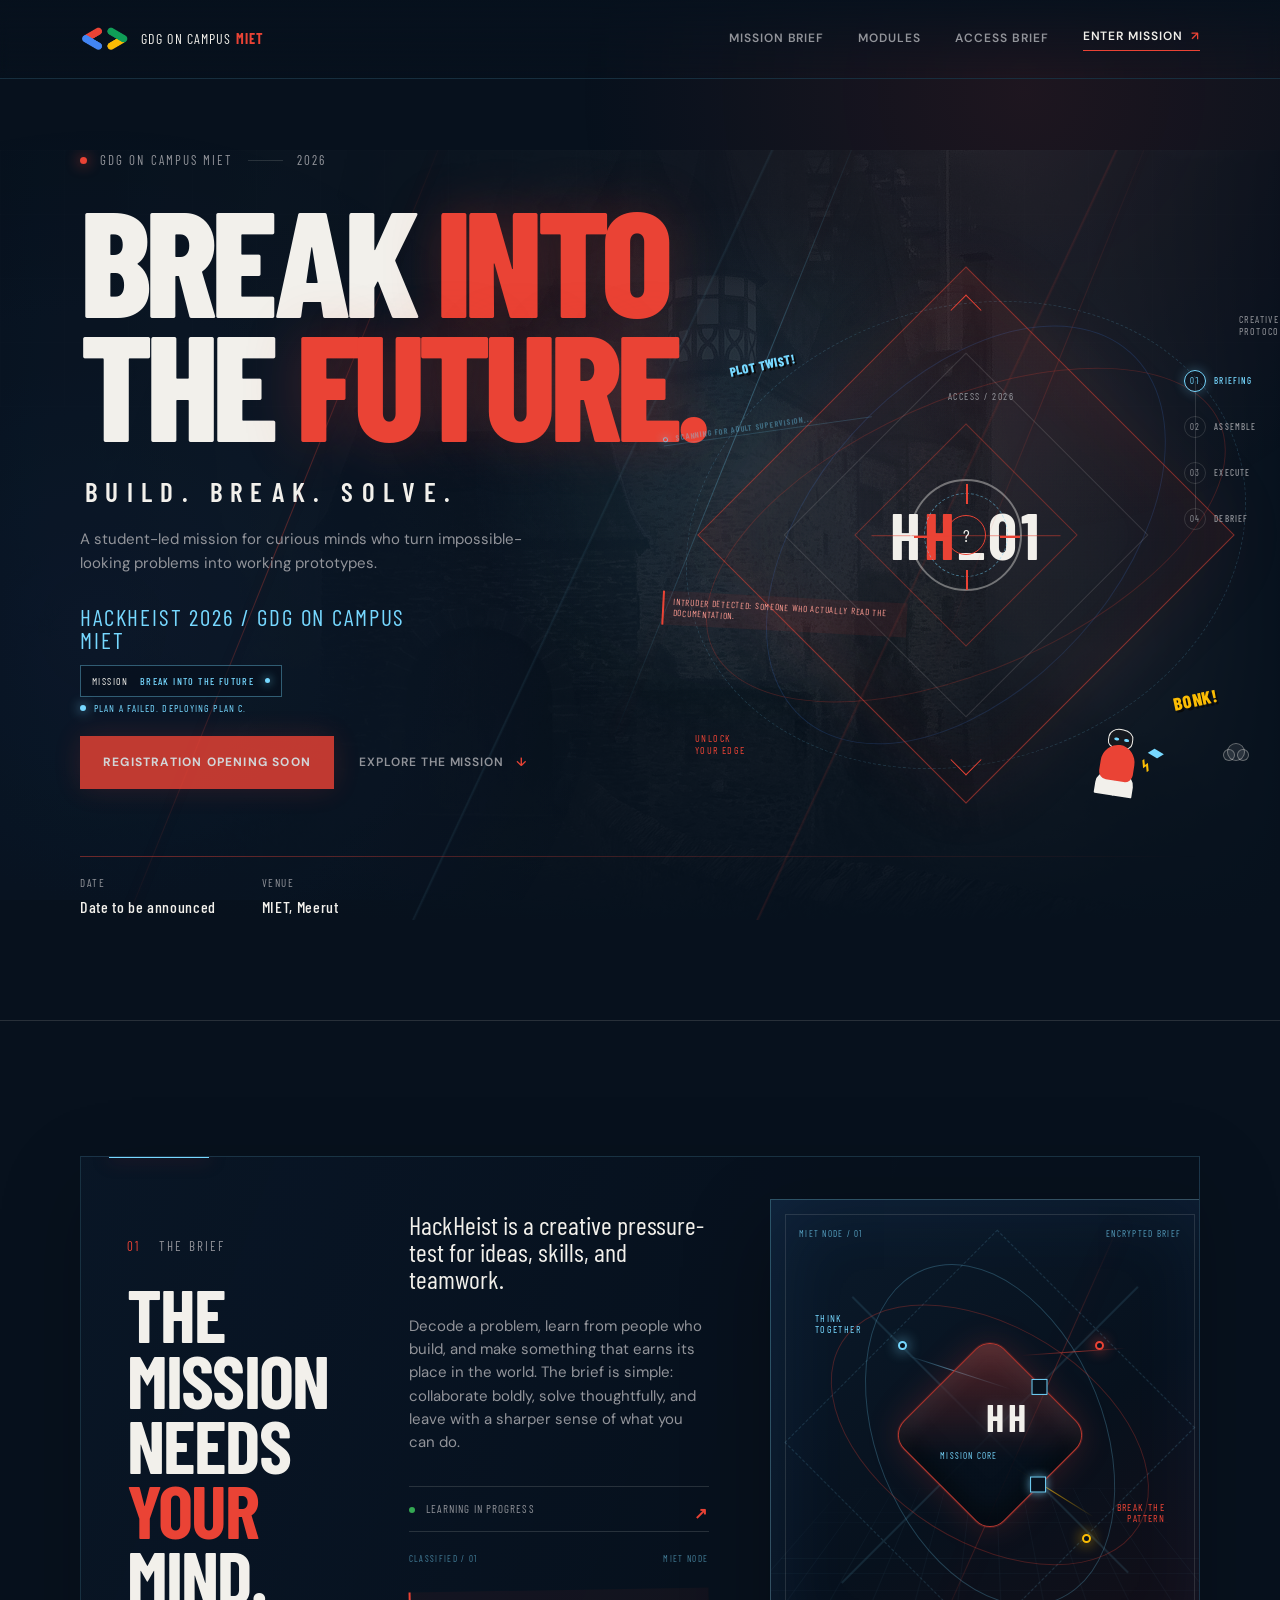
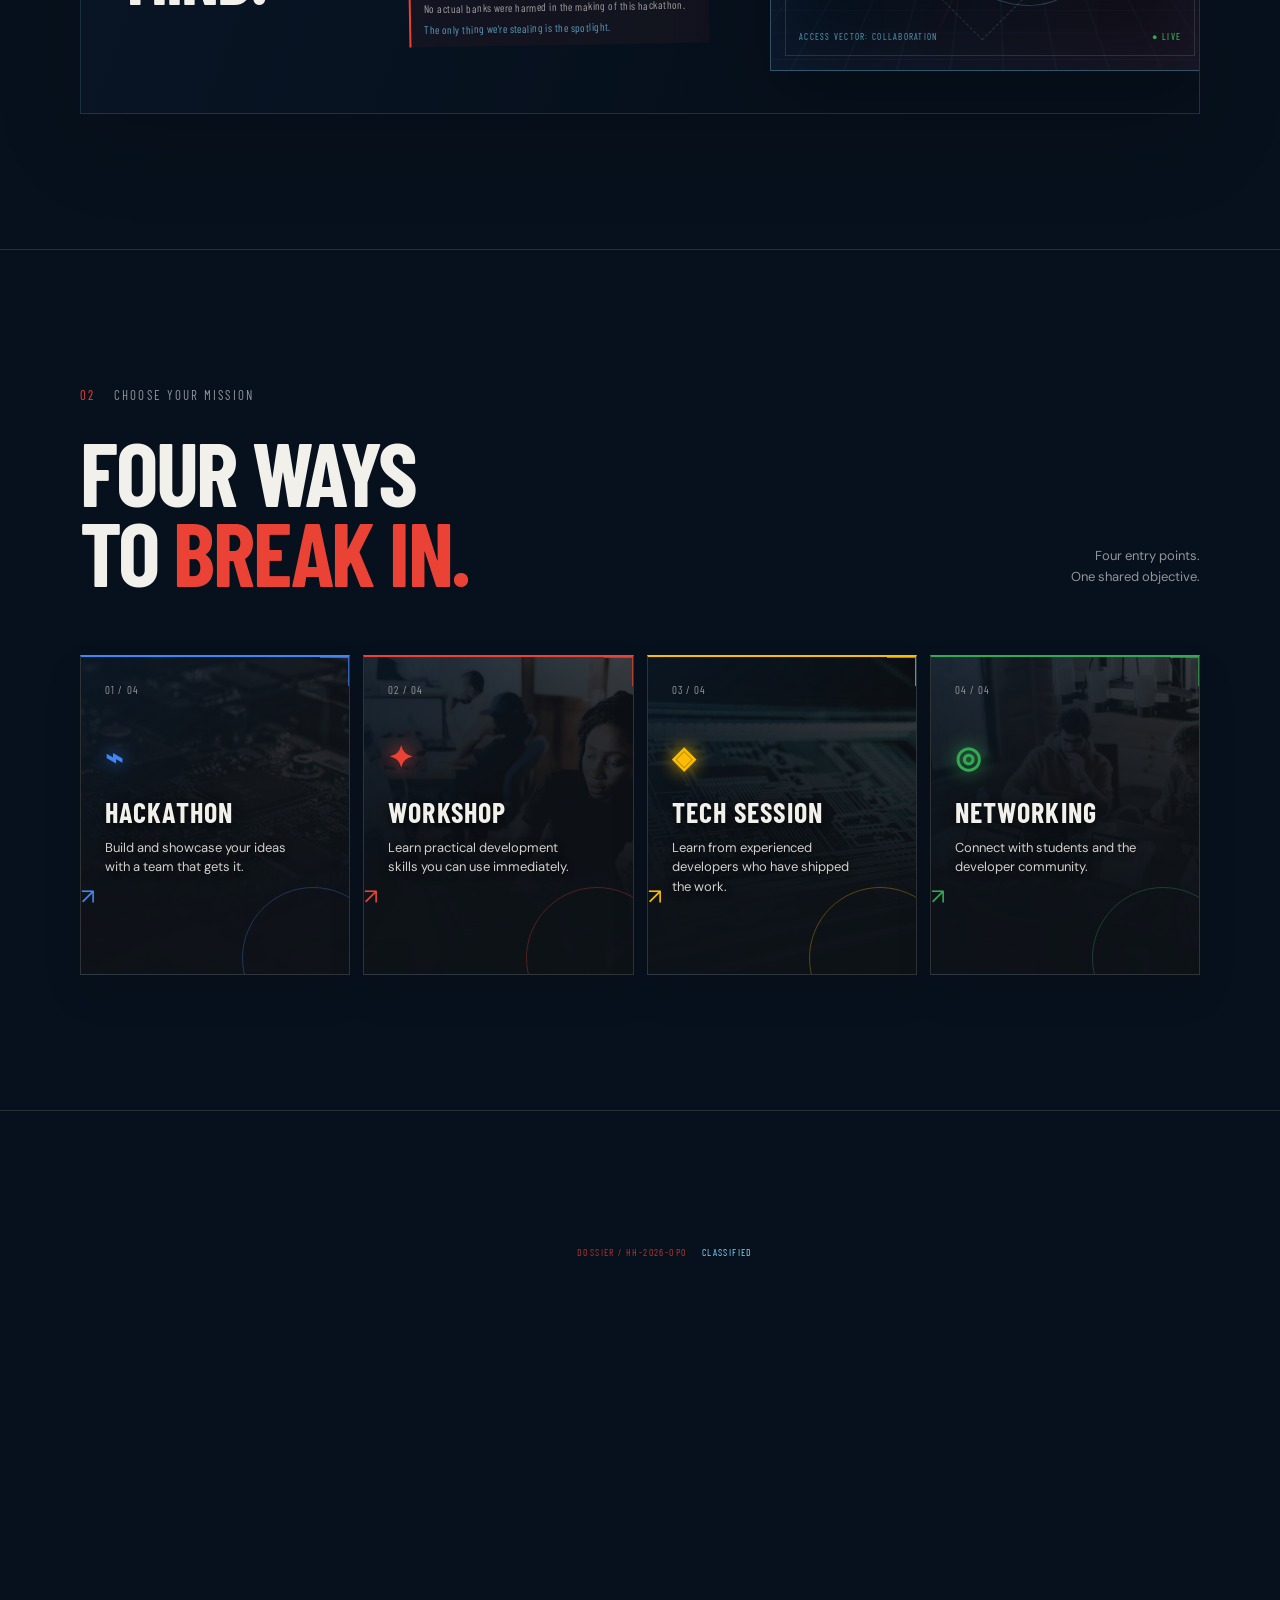
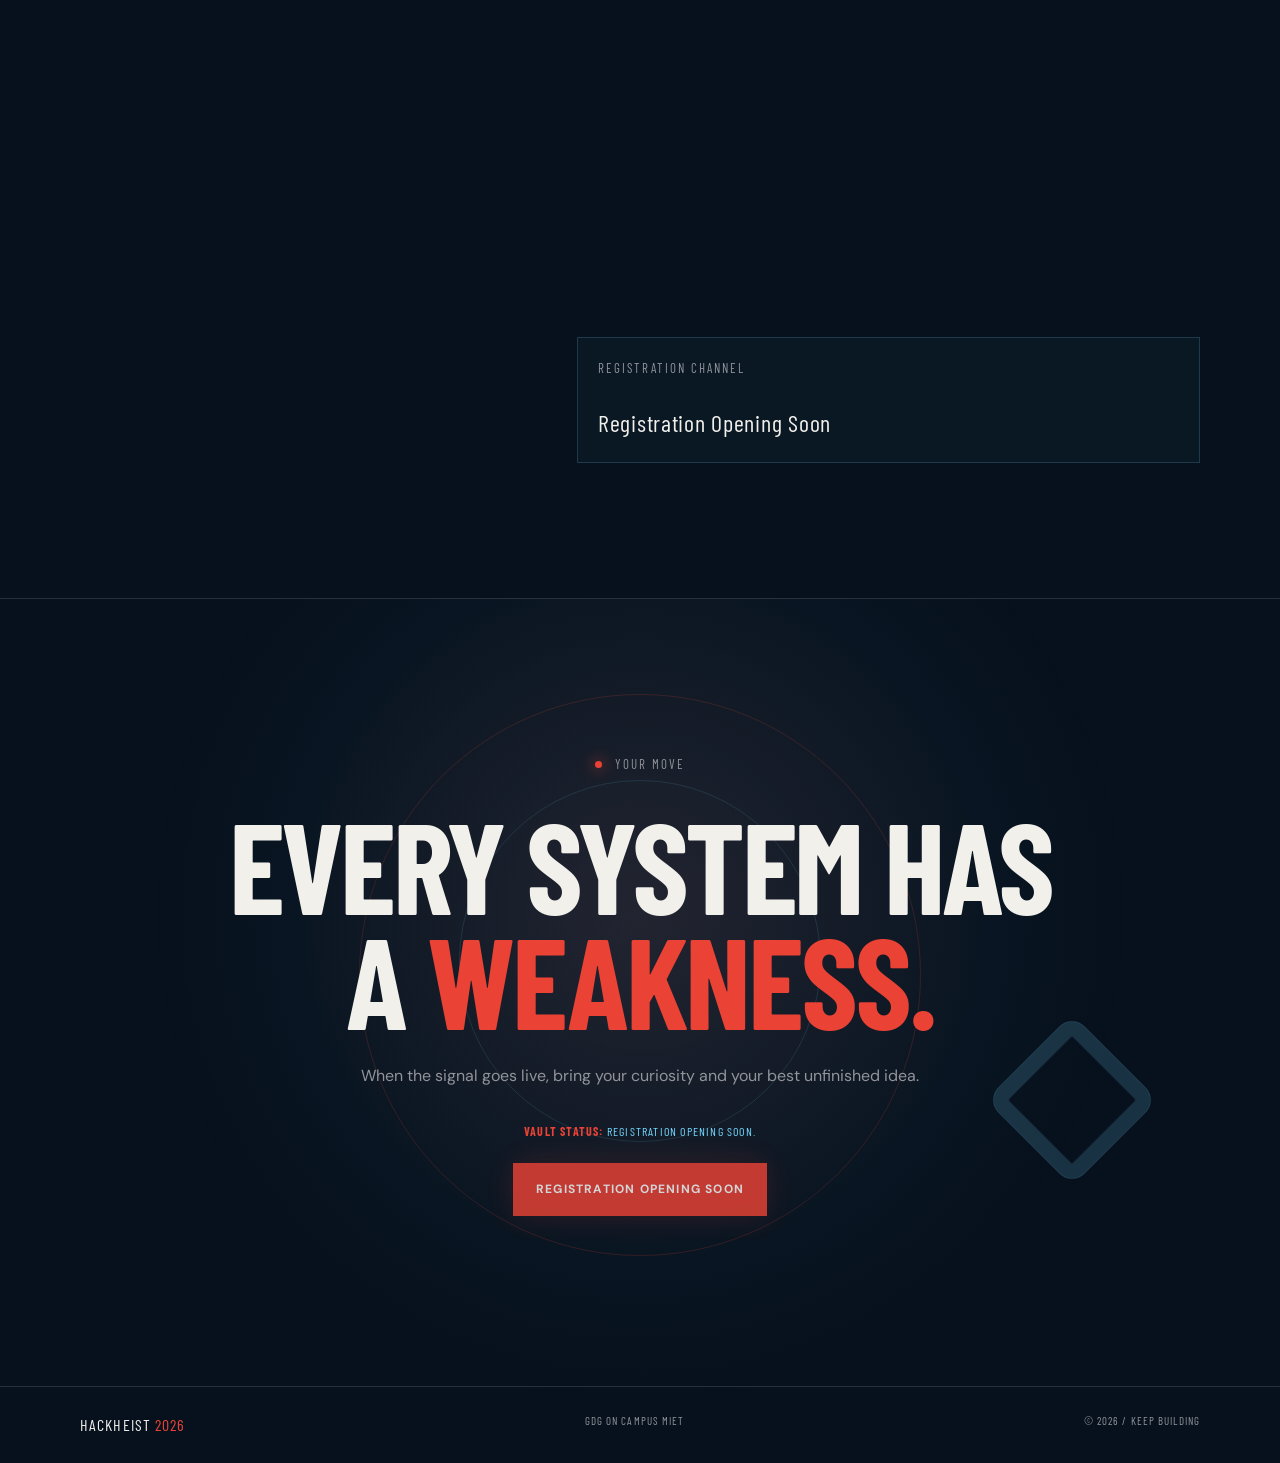
==== index.html @ 24056669 "Prepare HackHeist event website submission" ====
<!DOCTYPE html>
<html lang="en">
<head>
  <meta charset="UTF-8">
  <meta name="viewport" content="width=device-width, initial-scale=1.0">
  <meta name="description" content="HackHeist 2026 — a cyber-heist-inspired learning and building experience by GDG on Campus MIET.">
  <meta property="og:title" content="HackHeist 2026 — Break Into the Future">
  <meta property="og:description" content="A student-led mission for curious minds by GDG on Campus MIET.">
  <meta property="og:type" content="website">
  <meta property="og:image" content="assets/images/hero-vault.jpg">
  <title>HackHeist 2026 | GDG on Campus MIET</title>
  <link rel="preconnect" href="https://fonts.googleapis.com">
  <link rel="preconnect" href="https://fonts.gstatic.com" crossorigin>
  <link href="https://fonts.googleapis.com/css2?family=Barlow+Condensed:wght@500;600;700;800&family=DM+Sans:wght@400;500;600;700&display=swap" rel="stylesheet">
  <link rel="stylesheet" href="style.css">
</head>
<body>
  <div class="operation-intro" data-operation-intro>
    <div class="intro-terminal" role="status" aria-live="polite">
      <span data-intro-line>SECURITY PROTOCOL: ACTIVE</span>
      <span>ENCRYPTED CHANNEL ESTABLISHED</span>
      <span>OPERATION ZERO: INITIALIZED</span>
      <strong>WELCOME, OPERATIVE.</strong>
    </div>
    <button class="intro-skip" type="button" data-intro-skip>Skip intro</button>
  </div>
  <aside class="operation-progress" aria-label="Operation progress">
    <span class="progress-line" aria-hidden="true"></span>
    <ol>
      <li data-progress-step="hero"><span>01</span><b>BRIEFING</b></li>
      <li data-progress-step="about"><span>02</span><b>ASSEMBLE</b></li>
      <li data-progress-step="highlights"><span>03</span><b>EXECUTE</b></li>
      <li data-progress-step="details"><span>04</span><b>DEBRIEF</b></li>
    </ol>
  </aside>
  <header class="site-header">
    <div class="container header-inner">
      <a class="brand" href="#hero" aria-label="HackHeist home">
        <img class="brand-mark" src="assets/gdg-logo.png" alt="GDG on Campus MIET logo">
        <span>GDG ON CAMPUS <strong>MIET</strong></span>
      </a>
      <button class="menu-toggle" type="button" aria-expanded="false" aria-controls="site-nav">
        <span></span><span></span><span></span><span class="sr-only">Toggle navigation</span>
      </button>
      <nav id="site-nav" class="site-nav" aria-label="Main navigation">
        <a href="#about">Mission brief</a>
        <a href="#highlights">Modules</a>
        <a href="#details">Access brief</a>
        <a class="nav-cta" href="#cta">Enter mission <span aria-hidden="true">↗</span></a>
      </nav>
    </div>
  </header>

  <main>
    <section id="hero" aria-labelledby="hero-title">
      <div class="hero-grid texture">
        <div class="laser-field" aria-hidden="true"><span></span><span></span><span></span></div>
        <div class="hero-media" aria-hidden="true">
          <img src="assets/images/hero-vault.jpg" alt="">
        </div>
        <div class="container hero-content reveal">
          <p class="eyebrow"><span class="status-dot"></span> GDG ON CAMPUS MIET <span class="eyebrow-line"></span> 2026</p>
          <h1 id="hero-title">BREAK <span>INTO</span><br>THE <span>FUTURE.</span></h1>
          <p class="hero-tagline">BUILD. BREAK. SOLVE.</p>
          <p class="hero-intro">A student-led mission for curious minds who turn impossible-looking problems into working prototypes.</p>
          <p class="hero-heist-line">HackHeist 2026 / GDG on Campus MIET</p>
          <div class="mission-chip"><span class="chip-key">MISSION</span><strong>BREAK INTO THE FUTURE</strong><span class="chip-pulse"></span></div>
          <div class="status-rotator" aria-live="polite"><span class="status-rotator-dot"></span><span data-status-message>Security level: probably fine.</span></div>
          <div class="security-scanner" aria-hidden="true"><span></span><b>SCANNING FOR ADULT SUPERVISION...</b></div>
          <p class="intruder-alert" aria-hidden="true">INTRUDER DETECTED: someone who actually read the documentation.</p>
          <div class="hero-actions">
            <span class="button button-primary button-disabled" role="status">Registration Opening Soon</span>
            <a class="text-link" href="#about">Explore the mission <span aria-hidden="true">↓</span></a>
          </div>
          <div class="hero-meta" aria-label="Event information">
            <div><span class="meta-label">DATE</span><strong>Date to be announced</strong></div>
            <div><span class="meta-label">VENUE</span><strong>MIET, Meerut</strong></div>
          </div>
        </div>
        <div class="hero-visual reveal" aria-hidden="true">
          <div class="orbit orbit-one"></div><div class="orbit orbit-two"></div>
          <div class="vault">
            <span class="vault-label">ACCESS / 2026</span><span class="vault-code">H<span>H</span>_01</span>
            <span class="vault-corner vault-corner-tl"></span><span class="vault-corner vault-corner-br"></span><span class="vault-cross"></span>
          </div>
          <div class="vault-wheel"><i></i><i></i><i></i><i></i><span>?</span></div>
          <span class="comic-callout callout-bonk">BONK!</span>
          <span class="comic-callout callout-plot">PLOT TWIST!</span>
          <span class="comic-thief" aria-hidden="true"><span class="thief-mask"></span><span class="thief-body"></span><span class="banana">⌁</span><span class="usb">▰</span></span>
          <span class="smoke-puffs" aria-hidden="true"><i></i><i></i><i></i></span>
          <span class="visual-note note-top">CREATIVE<br>PROTOCOL</span><span class="visual-note note-bottom">UNLOCK<br>YOUR EDGE</span>
        </div>
      </div>
    </section>

    <section id="about" aria-labelledby="about-title">
      <div class="container about-layout">
        <div class="section-intro reveal">
          <p class="eyebrow"><span class="eyebrow-number">01</span> THE BRIEF</p>
        <h2 id="about-title">The mission<br>needs <em>your</em><br>mind.</h2>
        </div>
        <div class="about-copy reveal">
          <p class="lead">HackHeist is a creative pressure-test for ideas, skills, and teamwork.</p>
          <p>Decode a problem, learn from people who build, and make something that earns its place in the world. The brief is simple: collaborate boldly, solve thoughtfully, and leave with a sharper sense of what you can do.</p>
          <div class="about-signal"><span></span> LEARNING IN PROGRESS <b>↗</b></div>
          <div class="brief-foot"><span>CLASSIFIED / 01</span><span>MIET NODE</span></div>
          <div class="mission-notes"><p>No actual banks were harmed in the making of this hackathon.</p><p>The only thing we're stealing is the spotlight.</p></div>
        </div>
        <div class="mission-room reveal" aria-label="Abstract mission-room schematic" role="img">
          <div class="room-header"><span>MIET NODE / 01</span><span>ENCRYPTED BRIEF</span></div>
          <div class="room-grid" aria-hidden="true"></div>
          <div class="room-crosshair" aria-hidden="true"></div>
          <div class="room-core" aria-hidden="true"><span>HH</span><small>MISSION CORE</small></div>
          <div class="room-orbit room-orbit-one" aria-hidden="true"></div>
          <div class="room-orbit room-orbit-two" aria-hidden="true"></div>
          <span class="room-node node-one" aria-hidden="true"></span>
          <span class="room-node node-two" aria-hidden="true"></span>
          <span class="room-node node-three" aria-hidden="true"></span>
          <span class="room-line line-one" aria-hidden="true"></span>
          <span class="room-line line-two" aria-hidden="true"></span>
          <span class="room-line line-three" aria-hidden="true"></span>
          <div class="room-annotation annotation-top">THINK<br>TOGETHER</div>
          <div class="room-annotation annotation-bottom">BREAK THE<br>PATTERN</div>
          <div class="room-footer"><span>ACCESS VECTOR: COLLABORATION</span><b>● LIVE</b></div>
        </div>
      </div>
    </section>

    <section id="highlights" aria-labelledby="highlights-title">
      <div class="container">
        <div class="section-heading reveal">
          <div><p class="eyebrow"><span class="eyebrow-number">02</span> CHOOSE YOUR MISSION</p><h2 id="highlights-title">Four ways<br>to <em>break in.</em></h2></div>
          <p>Four entry points.<br>One shared objective.</p>
        </div>
        <ul class="highlight-grid">
          <li class="highlight-card card-blue reveal" data-hover-message="Compile first. Panic later."><div class="card-media"><img src="assets/images/hackathon-circuit.jpg" alt="Close-up of a computer circuit board" loading="lazy"></div><span class="card-index">01 / 04</span><span class="card-icon" aria-hidden="true">⌁</span><h3>Hackathon</h3><p>Build and showcase your ideas with a team that gets it.</p><span class="card-hover-message" aria-hidden="true">Compile first. Panic later.</span><span class="card-arrow" aria-hidden="true">↗</span></li>
          <li class="highlight-card card-red reveal" data-hover-message="Turning coffee into commits."><div class="card-media"><img src="assets/images/workshop-team.jpg" alt="Students collaborating around a laptop" loading="lazy"></div><span class="card-index">02 / 04</span><span class="card-icon" aria-hidden="true">✦</span><h3>Workshop</h3><p>Learn practical development skills you can use immediately.</p><span class="card-hover-message" aria-hidden="true">Turning coffee into commits.</span><span class="card-arrow" aria-hidden="true">↗</span></li>
          <li class="highlight-card card-yellow reveal" data-hover-message="It's not a bug. It's a plot twist."><div class="card-media"><img src="assets/images/tech-session-server.jpg" alt="Blue-lit server hardware representing technical systems" loading="lazy"></div><span class="card-index">03 / 04</span><span class="card-icon" aria-hidden="true">◈</span><h3>Tech Session</h3><p>Learn from experienced developers who have shipped the work.</p><span class="card-hover-message" aria-hidden="true">It's not a bug. It's a plot twist.</span><span class="card-arrow" aria-hidden="true">↗</span></li>
          <li class="highlight-card card-green reveal" data-hover-message="Making friends before asking for GitHub stars."><div class="card-media"><img src="assets/images/networking-team.jpg" alt="Team members connecting during a collaborative session" loading="lazy"></div><span class="card-index">04 / 04</span><span class="card-icon" aria-hidden="true">◎</span><h3>Networking</h3><p>Connect with students and the developer community.</p><span class="card-hover-message" aria-hidden="true">Making friends before asking for GitHub stars.</span><span class="card-arrow" aria-hidden="true">↗</span></li>
        </ul>
      </div>
    </section>

    <section id="details" aria-labelledby="details-title">
      <div class="container details-layout">
        <div class="section-intro reveal"><p class="eyebrow"><span class="eyebrow-number">03</span> ACCESS THE BRIEFING</p><h2 id="details-title">Know the<br><em>coordinates.</em></h2></div>
        <div class="dossier-label">DOSSIER / HH-2026-OP0 <span>CLASSIFIED</span></div>
        <dl class="details-list dossier reveal">
          <div class="detail-row"><dt>Event</dt><dd>HackHeist 2026</dd></div>
          <div class="detail-row"><dt>Date</dt><dd>Date to be announced</dd></div>
          <div class="detail-row"><dt>Time</dt><dd>9:00 AM onwards</dd></div>
          <div class="detail-row"><dt>Venue</dt><dd>MIET, Meerut</dd></div>
        </dl>
        <p class="details-warning reveal">Warning: side effects may include new friends, broken code, and suspicious confidence.</p>
        <div class="event-access-panel reveal" data-event-access aria-live="polite">
          <p class="eyebrow">REGISTRATION CHANNEL</p>
          <p>Registration Opening Soon</p>
        </div>
        <div class="vault-challenge reveal" aria-labelledby="challenge-title">
          <p class="eyebrow">OPTIONAL SIDE QUEST</p>
          <h3 id="challenge-title">Crack the vault</h3>
          <p class="challenge-copy">Find the three-digit code. Clue: use the last two digits of the event year, then the number of core mission modules.</p>
          <form class="challenge-form">
            <label for="vault-code-input">Enter code <span class="sr-only">(three digits)</span></label>
            <input id="vault-code-input" name="vault-code" type="text" inputmode="numeric" pattern="[0-9]{3}" maxlength="3" autocomplete="off" required>
            <button class="button button-secondary" type="submit">Test code</button>
          </form>
          <p class="challenge-status" role="status" aria-live="polite">Three attempts. No pressure.</p>
          <p class="challenge-success" role="status" aria-live="polite" hidden>OPERATION ZERO: ACCESS GRANTED.</p>
          <button class="challenge-reset" type="button" hidden>Reset attempt</button>
        </div>
        <div class="faq-panel reveal" aria-labelledby="faq-title">
          <p class="eyebrow">INTEL CHECK</p>
          <h3 id="faq-title">Before you enter</h3>
          <details><summary>Is the event date confirmed?</summary><p>Not yet. The date will remain “Date to be announced” until the official confirmation.</p></details>
          <details><summary>What is confirmed right now?</summary><p>HackHeist 2026, MIET, Meerut, and 9:00 AM onwards are the current published details.</p></details>
        </div>
      </div>
    </section>

    <section id="cta" aria-labelledby="cta-title">
      <div class="container cta-inner reveal">
        <p class="eyebrow"><span class="status-dot"></span> YOUR MOVE</p>
        <h2 id="cta-title">Every system has<br>a <em>weakness.</em></h2>
        <p>When the signal goes live, bring your curiosity and your best unfinished idea.</p>
        <p class="cta-alert"><span>VAULT STATUS:</span> Registration opening soon.</p>
        <span class="button button-primary button-disabled" role="status">Registration Opening Soon</span>
      </div>
    </section>
  </main>

  <footer class="site-footer">
    <div class="container footer-inner"><p>HACKHEIST <span>2026</span></p><p>GDG ON CAMPUS MIET</p><p>&copy; 2026 / KEEP BUILDING</p></div>
  </footer>
  <script src="script.js"></script>
</body>
</html>
---- style.css ----
:root{--bg:#090a0c;--surface:#111316;--text:#f2f0eb;--muted:#92949a;--line:rgba(242,240,235,.14);--red:#ea4335;--blue:#4285f4;--yellow:#fbbc04;--green:#34a853;--display:"Barlow Condensed",Impact,sans-serif;--body:"DM Sans",Arial,sans-serif}
*{box-sizing:border-box}html{scroll-behavior:smooth}body{margin:0;background:var(--bg);color:var(--text);font-family:var(--body);line-height:1.6;overflow-x:hidden}body:before{position:fixed;inset:0;z-index:-2;background:radial-gradient(circle at 80% 10%,rgba(234,67,53,.12),transparent 28rem);content:"";pointer-events:none}a{color:inherit;text-decoration:none}button,a{-webkit-tap-highlight-color:transparent}.container{width:min(1120px,calc(100% - 64px));margin:0 auto}.sr-only{position:absolute;width:1px;height:1px;padding:0;margin:-1px;overflow:hidden;clip:rect(0,0,0,0);white-space:nowrap;border:0}
.site-header{position:absolute;z-index:10;top:0;width:100%;border-bottom:1px solid var(--line)}.header-inner{display:flex;align-items:center;justify-content:space-between;min-height:78px}.brand{display:flex;align-items:center;gap:12px;font-family:var(--display);font-size:14px;letter-spacing:.08em}.brand strong{color:var(--red)}.brand-mark{display:block;width:auto;height:26px;max-width:49px;flex:0 0 auto;object-fit:contain}.site-nav{display:flex;align-items:center;gap:34px;color:var(--muted);font-size:12px;font-weight:600;letter-spacing:.08em;text-transform:uppercase}.site-nav a{transition:color .25s ease}.site-nav a:hover,.site-nav a:focus-visible{color:var(--text)}.site-nav .nav-cta{color:var(--text);border-bottom:1px solid var(--red);padding-bottom:4px}.nav-cta span{color:var(--red);margin-left:4px}.menu-toggle{display:none;background:transparent;border:0}
section{position:relative}#hero{min-height:790px;display:flex;align-items:center;padding:150px 0 100px;overflow:hidden}.hero-grid{width:100%;min-height:540px;position:relative;display:flex;align-items:center;overflow:hidden}.texture:before{position:absolute;inset:0;opacity:.3;background-image:linear-gradient(rgba(255,255,255,.025) 1px,transparent 1px),linear-gradient(90deg,rgba(255,255,255,.025) 1px,transparent 1px);background-size:64px 64px;content:"";mask-image:linear-gradient(to bottom,black,transparent 80%)}.hero-content{position:relative;z-index:2}.eyebrow{margin:0 0 25px;color:var(--muted);font-family:var(--display);font-size:13px;letter-spacing:.16em}.status-dot{display:inline-block;width:7px;height:7px;margin:0 8px 1px 0;border-radius:50%;background:var(--red);box-shadow:0 0 14px var(--red)}.eyebrow-line{display:inline-block;width:35px;height:1px;margin:0 9px 4px;background:var(--line)}.eyebrow-number{color:var(--red);margin-right:14px}h1,h2,h3{font-family:var(--display);line-height:.9;text-transform:uppercase}h1{max-width:780px;margin:0;font-size:clamp(88px,15vw,190px);font-weight:800;letter-spacing:-.035em}h1 span{color:var(--red);text-shadow:0 0 55px rgba(234,67,53,.25)}.hero-tagline{margin:27px 0 13px 5px;font-family:var(--display);font-size:clamp(18px,2.4vw,27px);font-weight:600;letter-spacing:.31em}.hero-intro{max-width:400px;margin:0 0 31px;color:var(--muted);font-size:15px}.hero-actions{display:flex;align-items:center;gap:25px}.button{display:inline-flex;align-items:center;justify-content:center;gap:18px;min-height:53px;padding:0 23px;font-size:12px;font-weight:700;letter-spacing:.1em;text-transform:uppercase;transition:transform .25s ease,box-shadow .25s ease,background .25s ease}.button-primary{background:var(--red);color:#fff;box-shadow:0 0 30px rgba(234,67,53,.2)}.button-primary:hover,.button-primary:focus-visible{background:#f05243;box-shadow:0 0 42px rgba(234,67,53,.42);transform:translateY(-3px)}.button:focus-visible,.text-link:focus-visible,.site-nav a:focus-visible,.brand:focus-visible{outline:2px solid var(--yellow);outline-offset:5px}.text-link{color:var(--muted);font-size:12px;font-weight:600;letter-spacing:.08em;text-transform:uppercase}.text-link span{color:var(--red);margin-left:8px}.hero-meta{display:flex;gap:46px;margin-top:85px}.hero-meta div{display:flex;flex-direction:column;gap:3px}.meta-label{color:var(--muted);font-family:var(--display);font-size:11px;letter-spacing:.14em}.hero-meta strong{font-family:var(--display);font-size:16px;font-weight:500;letter-spacing:.04em}.hero-visual{position:absolute;right:-2%;width:53%;height:600px}.vault{position:absolute;top:50%;left:50%;width:min(380px,55vw);aspect-ratio:1;display:grid;place-items:center;border:1px solid rgba(234,67,53,.52);transform:translate(-50%,-50%) rotate(45deg);background:linear-gradient(135deg,rgba(234,67,53,.08),rgba(10,10,12,.1));box-shadow:inset 0 0 80px rgba(234,67,53,.08),0 0 80px rgba(234,67,53,.08)}.vault:before,.vault:after{position:absolute;inset:16%;border:1px solid rgba(242,240,235,.13);content:""}.vault:after{inset:29%;border-color:rgba(234,67,53,.38)}.vault-label,.vault-code{position:absolute;transform:rotate(-45deg);font-family:var(--display)}.vault-label{top:19%;left:18%;color:var(--muted);font-size:10px;letter-spacing:.15em}.vault-code{font-size:clamp(40px,5vw,70px);font-weight:700;letter-spacing:.05em}.vault-code span{color:var(--red)}.vault-corner{position:absolute;width:22px;height:22px;border-color:var(--red);border-style:solid}.vault-corner-tl{top:5%;left:5%;border-width:1px 0 0 1px}.vault-corner-br{right:5%;bottom:5%;border-width:0 1px 1px 0}.vault-cross{position:absolute;width:50%;height:1px;background:rgba(234,67,53,.5);transform:rotate(-45deg)}.orbit{position:absolute;top:50%;left:50%;border:1px solid rgba(234,67,53,.22);border-radius:50%;transform:translate(-50%,-50%) rotate(-24deg)}.orbit-one{width:82%;height:45%}.orbit-two{width:45%;height:82%;transform:translate(-50%,-50%) rotate(42deg);border-color:rgba(66,133,244,.18)}.visual-note{position:absolute;color:var(--muted);font-family:var(--display);font-size:10px;letter-spacing:.14em;line-height:1.25}.note-top{top:13%;right:3%}.note-bottom{bottom:13%;left:10%;color:var(--red)}
#about,#highlights,#details{padding:135px 0;border-top:1px solid var(--line)}.about-layout,.details-layout{display:grid;grid-template-columns:1fr 1fr .45fr;gap:8%;align-items:start}h2{margin:0;font-size:clamp(57px,7vw,96px);font-weight:700;letter-spacing:-.025em}h2 em{color:var(--red);font-style:normal}.about-copy{padding-top:42px}.lead{max-width:420px;margin:0 0 22px;font-family:var(--display);font-size:28px;line-height:1.05}.about-copy>p:not(.lead){max-width:440px;color:var(--muted);font-size:15px}.about-signal{max-width:440px;margin-top:47px;padding:13px 0;border-top:1px solid var(--line);border-bottom:1px solid var(--line);color:var(--muted);font-family:var(--display);font-size:11px;letter-spacing:.1em}.about-signal span{display:inline-block;width:6px;height:6px;margin-right:8px;border-radius:50%;background:var(--green)}.about-signal b{float:right;color:var(--red);font-size:16px}.about-stamp{width:130px;height:130px;display:grid;place-content:center;align-self:center;border:1px solid rgba(234,67,53,.5);border-radius:50%;color:var(--red);text-align:center;transform:rotate(-14deg)}.about-stamp span{font-family:var(--display);font-size:32px;font-weight:700;line-height:.8}.about-stamp strong{font-size:13px;letter-spacing:.15em}.about-stamp small{color:var(--muted);font-size:7px;letter-spacing:.15em}.section-heading{display:flex;justify-content:space-between;align-items:end;margin-bottom:63px}.section-heading>p{margin:0 0 4px;color:var(--muted);font-size:13px;text-align:right}.highlight-grid{display:grid;grid-template-columns:repeat(4,1fr);gap:13px;padding:0;margin:0;list-style:none}.highlight-card{position:relative;min-height:300px;padding:24px;overflow:hidden;border:1px solid var(--line);background:var(--surface);transition:transform .3s ease,border-color .3s ease}.highlight-card:hover{border-color:rgba(242,240,235,.4);transform:translateY(-8px)}.highlight-card:before{position:absolute;right:-35px;bottom:-55px;width:140px;height:140px;border:1px solid currentColor;border-radius:50%;opacity:.3;content:""}.card-blue{color:var(--blue)}.card-red{color:var(--red)}.card-yellow{color:var(--yellow)}.card-green{color:var(--green)}.card-index{color:var(--muted);font-family:var(--display);font-size:11px;letter-spacing:.1em}.card-icon{display:block;margin:44px 0 28px;font-size:30px}.highlight-card h3{margin:0 0 12px;color:var(--text);font-size:28px;letter-spacing:.02em}.highlight-card p{position:relative;max-width:190px;margin:0;color:var(--muted);font-size:13px;line-height:1.5}.card-arrow{position:absolute;right:24px;bottom:19px;color:currentColor;font-size:22px}.details-layout{grid-template-columns:1fr 1.35fr}.details-list{margin:0;padding:0}.detail-row{display:grid;grid-template-columns:35% 1fr;align-items:center;min-height:82px;border-bottom:1px solid var(--line)}.detail-row:first-child{border-top:1px solid var(--line)}.detail-row dt{color:var(--muted);font-family:var(--display);font-size:13px;letter-spacing:.13em;text-transform:uppercase}.detail-row dd{margin:0;font-family:var(--display);font-size:27px;letter-spacing:.02em}#cta{padding:155px 0 170px;border-top:1px solid var(--line);background:radial-gradient(circle at 50% 40%,rgba(234,67,53,.13),transparent 31rem);text-align:center}#cta .eyebrow{margin-bottom:32px}#cta h2{font-size:clamp(65px,10vw,140px)}#cta>.container>p:not(.eyebrow){margin:25px auto 34px;color:var(--muted)}.site-footer{border-top:1px solid var(--line)}.footer-inner{display:flex;justify-content:space-between;padding:25px 0;color:var(--muted);font-family:var(--display);font-size:11px;letter-spacing:.1em}.footer-inner p{margin:0}.footer-inner p:first-child{color:var(--text);font-size:16px}.footer-inner span{color:var(--red)}.js .reveal{opacity:0;transform:translateY(22px);transition:opacity .8s ease,transform .8s ease}.js .reveal.is-visible{opacity:1;transform:translateY(0)}
@media(max-width:900px){.hero-visual{right:-14%;opacity:.48}.highlight-grid{grid-template-columns:repeat(2,1fr)}.about-layout{grid-template-columns:1fr 1fr;gap:5%}.about-stamp{display:none}}
@media(max-width:680px){.container{width:min(100% - 40px,540px)}.site-header{background:rgba(9,10,12,.88);backdrop-filter:blur(12px)}.header-inner{min-height:68px}.menu-toggle{display:flex;position:relative;z-index:2;width:34px;height:34px;flex-direction:column;justify-content:center;gap:5px;padding:7px;cursor:pointer}.menu-toggle span:not(.sr-only){display:block;width:20px;height:1px;background:var(--text)}.site-nav{position:absolute;top:68px;right:20px;left:20px;display:none;flex-direction:column;align-items:stretch;gap:0;padding:10px 20px;border:1px solid var(--line);background:#111316}.site-nav.is-open{display:flex}.site-nav a{padding:15px 0;border-bottom:1px solid var(--line)}.site-nav .nav-cta{border-bottom:0}#hero{min-height:720px;padding:112px 0 68px}.hero-grid{min-height:540px}h1{font-size:clamp(75px,21vw,130px)}.hero-visual{top:12%;right:-51%;width:105%;height:430px;opacity:.32}.hero-content{align-self:flex-start}.hero-intro{max-width:300px}.hero-actions{align-items:flex-start;flex-direction:column;gap:20px}.hero-meta{gap:26px;margin-top:54px}.hero-meta strong{font-size:14px}#about,#highlights,#details{padding:72px 0}.about-layout,.details-layout{display:block}.about-copy{padding-top:30px}.section-heading{display:block;margin-bottom:34px}.section-heading>p{margin-top:20px;text-align:left}.highlight-grid{grid-template-columns:1fr;gap:10px}.highlight-card{min-height:220px}.card-icon{margin:24px 0 18px}.detail-row{grid-template-columns:32% 1fr;min-height:66px}.detail-row dd{font-size:21px}#cta{padding:92px 0 96px}.footer-inner{align-items:flex-start;flex-direction:column;gap:8px}}
@media(prefers-reduced-motion:reduce){html{scroll-behavior:auto}*,*:before,*:after{animation-duration:.01ms!important;animation-iteration-count:1!important;transition-duration:.01ms!important}.reveal{opacity:1;transform:none}}

/* Interactive vault layer */
:root{--cyan:#76d8ff;--pointer-x:0px;--pointer-y:0px}
.site-header{background:linear-gradient(180deg,rgba(9,10,12,.82),transparent);backdrop-filter:blur(5px)}
.site-nav a{position:relative}
.site-nav a:after{position:absolute;right:0;bottom:-9px;left:0;height:1px;background:var(--red);content:"";opacity:0;transform:scaleX(.35);transition:opacity .25s ease,transform .25s ease}
.site-nav a:hover:after,.site-nav a:focus-visible:after,.site-nav a.is-active:after{opacity:1;transform:scaleX(1)}
.site-nav a.is-active{color:var(--text)}
.hero-grid{isolation:isolate;background:radial-gradient(circle at calc(58% + var(--pointer-x)) calc(42% + var(--pointer-y)),rgba(234,67,53,.14),transparent 17rem)}
.hero-grid:after{position:absolute;inset:0;z-index:-1;background:linear-gradient(115deg,transparent 0 47%,rgba(118,216,255,.08) 47.1%,transparent 47.25% 68%,rgba(234,67,53,.12) 68.1%,transparent 68.25%);content:"";pointer-events:none}
.hero-content{transform:translate3d(var(--pointer-x),var(--pointer-y),0);transition:transform .5s ease-out}
.hero-content.reveal.is-visible{transform:translate3d(var(--pointer-x),var(--pointer-y),0)}
.laser-field{position:absolute;inset:0;z-index:1;overflow:hidden;pointer-events:none}
.laser-field span{position:absolute;top:-10%;width:1px;height:120%;background:linear-gradient(transparent,rgba(234,67,53,.7),transparent);box-shadow:0 0 16px rgba(234,67,53,.4);opacity:.48;transform:rotate(22deg);animation:laser-sweep 7s ease-in-out infinite}
.laser-field span:nth-child(1){left:22%;animation-delay:-4s}.laser-field span:nth-child(2){left:58%;height:90%;background:linear-gradient(transparent,rgba(118,216,255,.65),transparent);animation-delay:-1.5s}.laser-field span:nth-child(3){left:82%;height:80%;opacity:.25;animation-delay:-6s}
.mission-chip{display:inline-flex;align-items:center;gap:11px;margin-top:0;padding:7px 11px;border:1px solid rgba(118,216,255,.25);background:rgba(118,216,255,.04);color:var(--muted);font-family:var(--display);font-size:10px;letter-spacing:.14em}
.mission-chip strong{color:var(--cyan);font-weight:500}.chip-key{color:var(--text)}.chip-pulse{width:5px;height:5px;border-radius:50%;background:var(--cyan);box-shadow:0 0 10px var(--cyan);animation:signal-pulse 2s infinite}
.hero-meta{position:relative}.hero-meta:before{position:absolute;top:-18px;left:0;width:100%;height:1px;background:linear-gradient(90deg,var(--red),transparent);opacity:.45;content:""}
.hero-visual{transform:translate3d(calc(var(--pointer-x) * -.65),calc(var(--pointer-y) * -.65),0);transition:transform .7s ease-out}
.hero-visual.reveal.is-visible{transform:translate3d(calc(var(--pointer-x) * -.65),calc(var(--pointer-y) * -.65),0)}
.hero-visual:before{position:absolute;inset:12% 8%;border:1px dashed rgba(118,216,255,.16);border-radius:50%;content:"";transform:rotate(-18deg)}
.vault{animation:vault-breathe 6s ease-in-out infinite}
.about-layout{position:relative;padding:28px;border:1px solid rgba(242,240,235,.1);background:linear-gradient(110deg,rgba(255,255,255,.025),transparent 65%);box-shadow:0 25px 80px rgba(0,0,0,.18)}
.about-layout:before{position:absolute;top:-1px;left:28px;width:100px;height:2px;background:var(--red);box-shadow:0 0 18px rgba(234,67,53,.5);content:""}
.brief-foot{display:flex;justify-content:space-between;max-width:440px;margin-top:20px;color:rgba(118,216,255,.55);font-family:var(--display);font-size:9px;letter-spacing:.15em}
.highlight-card{background:linear-gradient(145deg,rgba(255,255,255,.035),var(--surface) 45%);box-shadow:inset 0 1px rgba(255,255,255,.04),0 18px 35px rgba(0,0,0,.12)}
.highlight-card:after{position:absolute;top:0;right:0;width:28px;height:28px;border-top:1px solid currentColor;border-right:1px solid currentColor;opacity:.7;content:""}
.card-icon{font-family:var(--display);font-weight:600;text-shadow:0 0 18px currentColor}.highlight-card h3{letter-spacing:.04em}
.details-list{position:relative;padding:16px 24px;background:rgba(255,255,255,.018);border:1px solid var(--line)}
.details-list:before{position:absolute;top:-1px;left:22px;width:52px;height:2px;background:var(--cyan);content:""}
.detail-row:first-child{border-top:0}.detail-row dd{color:var(--text)}
#cta{overflow:hidden}#cta:before,#cta:after{position:absolute;left:50%;border:1px solid rgba(234,67,53,.18);border-radius:50%;content:"";transform:translateX(-50%);pointer-events:none}
#cta:before{top:12%;width:560px;height:560px}#cta:after{top:23%;width:360px;height:360px;border-color:rgba(118,216,255,.12)}
#cta .cta-inner{position:relative;z-index:1}
#cta .button-primary{min-width:190px}
@keyframes laser-sweep{0%,100%{opacity:.1;transform:translateX(-35px) rotate(22deg)}50%{opacity:.65;transform:translateX(35px) rotate(22deg)}}
@keyframes signal-pulse{0%,100%{opacity:.35;transform:scale(.8)}50%{opacity:1;transform:scale(1.2)}}
@keyframes vault-breathe{0%,100%{box-shadow:inset 0 0 80px rgba(234,67,53,.08),0 0 80px rgba(234,67,53,.08)}50%{box-shadow:inset 0 0 100px rgba(234,67,53,.14),0 0 105px rgba(234,67,53,.16)}}
@media(max-width:680px){.about-layout{padding:0;border:0;background:none;box-shadow:none}.about-layout:before{left:0}.mission-chip{margin-top:2px}.hero-content{transform:none}.hero-visual{transform:none}.brief-foot{margin-top:17px}.details-list{padding:8px 16px}.detail-row{min-height:64px}.details-list:before{left:14px}#cta:before{top:20%;width:390px;height:390px}#cta:after{top:29%;width:250px;height:250px}}
@media(prefers-reduced-motion:reduce){.hero-content,.hero-visual{transform:none}.laser-field,.vault,.chip-pulse{animation:none}.laser-field{display:none}}

/* Cinematic image layer */
.hero-media{position:absolute;inset:0;z-index:-2;overflow:hidden;opacity:.34;mix-blend-mode:screen}
.hero-media:after{position:absolute;inset:0;background:linear-gradient(90deg,var(--bg) 0%,rgba(9,10,12,.88) 30%,rgba(9,10,12,.2) 72%,var(--bg) 100%),linear-gradient(0deg,var(--bg),transparent 35%,rgba(9,10,12,.5));content:""}
.hero-media img{width:100%;height:100%;object-fit:cover;object-position:center 42%;filter:grayscale(.45) contrast(1.15) saturate(.8);transform:scale(1.06);animation:cinematic-drift 18s ease-in-out infinite alternate}
.about-media{position:relative;grid-column:3;align-self:center;margin:0;border:1px solid rgba(118,216,255,.2);background:#0d1115;box-shadow:0 22px 55px rgba(0,0,0,.25);overflow:hidden;transform:rotate(2deg)}
.about-media:before{position:absolute;inset:10px;z-index:1;border:1px solid rgba(118,216,255,.3);content:"";pointer-events:none}
.about-media img{display:block;width:100%;height:205px;object-fit:cover;filter:grayscale(.5) sepia(.12) hue-rotate(165deg) contrast(1.1);opacity:.78}
.about-media figcaption{padding:10px 12px;color:var(--cyan);font-family:var(--display);font-size:9px;letter-spacing:.14em}
.about-stamp{position:absolute;right:25px;bottom:25px;z-index:2}
.highlight-card{isolation:isolate}
.card-media{position:absolute;inset:0;z-index:-1;overflow:hidden;opacity:.24}
.card-media:after{position:absolute;inset:0;background:linear-gradient(180deg,rgba(9,10,12,.2),rgba(9,10,12,.95) 78%),linear-gradient(90deg,rgba(9,10,12,.55),transparent);content:""}
.card-media img{width:100%;height:100%;object-fit:cover;filter:grayscale(.55) contrast(1.12);transition:transform .7s ease,filter .7s ease}
.highlight-card:hover .card-media img{filter:grayscale(.1) contrast(1.15);transform:scale(1.08)}
.highlight-card .card-index,.highlight-card .card-icon,.highlight-card h3,.highlight-card p,.highlight-card .card-arrow{position:relative;z-index:1}
.highlight-card .card-icon{margin-top:34px}
@keyframes cinematic-drift{0%{transform:scale(1.06) translate3d(-1%,0,0)}100%{transform:scale(1.12) translate3d(1%, -1%,0)}}
@media(max-width:900px){.hero-media{opacity:.25}.about-media{grid-column:2;grid-row:2;max-width:340px;margin:20px 0 0 auto}.about-stamp{right:18px;bottom:18px}.card-media{opacity:.2}}
@media(max-width:680px){.hero-media{opacity:.2}.hero-media img{object-position:62% center}.about-media{display:block;max-width:none;margin:34px 0 0;transform:none}.about-media img{height:180px}.about-stamp{right:12px;bottom:18px}.highlight-card .card-icon{margin-top:22px}}
@media(prefers-reduced-motion:reduce){.hero-media img{animation:none}.highlight-card:hover .card-media img{transform:none}}

/* Comic heist layer */
.hero-heist-line{max-width:360px;margin:0 0 13px;color:var(--text);font-family:var(--display);font-size:clamp(20px,2.7vw,31px);line-height:1;letter-spacing:.02em;text-transform:uppercase}
.status-rotator{display:flex;align-items:center;gap:8px;min-height:23px;margin:0 0 16px;color:var(--cyan);font-family:var(--display);font-size:10px;letter-spacing:.11em;text-transform:uppercase}
.status-rotator [data-status-message]{transition:opacity .18s ease,transform .18s ease}.status-rotator [data-status-message].is-changing{opacity:0;transform:translateY(4px)}
.status-rotator-dot{width:6px;height:6px;border-radius:50%;background:var(--cyan);box-shadow:0 0 12px var(--cyan);animation:signal-pulse 1.4s ease-in-out infinite}
.security-scanner{position:absolute;top:35%;left:52%;display:flex;align-items:center;gap:8px;width:210px;color:rgba(118,216,255,.52);font-family:var(--display);font-size:8px;letter-spacing:.1em;transform:rotate(-8deg);opacity:.7}
.security-scanner:before{position:absolute;right:0;bottom:0;left:0;height:1px;background:rgba(118,216,255,.25);content:""}
.security-scanner span{width:5px;height:5px;border:1px solid var(--cyan);border-radius:50%;box-shadow:0 0 9px var(--cyan);animation:scanner-blink 1.5s steps(2,end) infinite}
.intruder-alert{position:absolute;top:58%;left:52%;max-width:245px;margin:0;padding:6px 9px;border-left:2px solid var(--red);background:rgba(234,67,53,.08);color:#ff9c92;font-family:var(--display);font-size:9px;letter-spacing:.08em;line-height:1.2;text-transform:uppercase;transform:rotate(3deg);animation:warning-wobble 4s ease-in-out infinite}
.vault-wheel{position:absolute;top:50%;left:50%;z-index:2;width:112px;height:112px;border:2px solid rgba(242,240,235,.4);border-radius:50%;transform:translate(-50%,-50%);animation:wheel-turn 13s linear infinite}
.vault-wheel:before,.vault-wheel:after{position:absolute;inset:12px;border:1px dashed rgba(118,216,255,.5);border-radius:50%;content:""}
.vault-wheel:after{inset:34px;border:1px solid var(--red)}
.vault-wheel i{position:absolute;top:3px;left:50%;width:2px;height:20px;background:var(--red);transform-origin:50% 53px}
.vault-wheel i:nth-child(2){transform:rotate(90deg)}.vault-wheel i:nth-child(3){transform:rotate(180deg)}.vault-wheel i:nth-child(4){transform:rotate(270deg)}
.vault-wheel span{position:absolute;inset:0;display:grid;place-items:center;color:var(--text);font-family:var(--display);font-size:18px}
.comic-callout{position:absolute;z-index:3;color:var(--yellow);font-family:var(--display);font-size:18px;font-weight:800;letter-spacing:.04em;text-shadow:2px 2px 0 #090a0c;transform:rotate(-12deg);animation:callout-pop 3.5s ease-in-out infinite}
.callout-bonk{right:13%;bottom:20%}.callout-plot{top:20%;left:15%;color:var(--cyan);font-size:13px;animation-delay:-1.8s}
.comic-thief{position:absolute;right:24%;bottom:9%;width:48px;height:55px;z-index:3;transform:rotate(9deg);animation:thief-slip 5s ease-in-out infinite}
.thief-mask{position:absolute;top:3px;left:11px;width:25px;height:20px;border-radius:45% 45% 35% 35%;background:#17191e;border:1px solid var(--text)}
.thief-mask:after{position:absolute;top:8px;left:5px;width:5px;height:3px;border-radius:50%;background:var(--cyan);box-shadow:10px 0 var(--cyan);content:""}
.thief-body{position:absolute;bottom:0;left:7px;width:34px;height:36px;border-radius:50% 50% 8px 8px;background:var(--red);box-shadow:-9px 22px 0 -7px var(--text),9px 22px 0 -7px var(--text)}
.banana{position:absolute;right:-12px;bottom:0;color:var(--yellow);font-size:25px;transform:rotate(45deg)}
.usb{position:absolute;right:-20px;bottom:19px;color:var(--cyan);font-size:19px;transform:rotate(22deg);animation:usb-drop 5s ease-in-out infinite}
.smoke-puffs{position:absolute;right:9%;bottom:11%;z-index:2}
.smoke-puffs i{display:inline-block;width:12px;height:12px;margin:0 -4px;border:1px solid rgba(242,240,235,.35);border-radius:50%;background:rgba(242,240,235,.08);animation:smoke-float 3s ease-in-out infinite}
.smoke-puffs i:nth-child(2){width:18px;height:18px;animation-delay:-1s}.smoke-puffs i:nth-child(3){animation-delay:-2s}
.mission-notes{margin-top:24px;padding:10px 13px;border-left:2px solid var(--red);background:rgba(234,67,53,.05);color:rgba(242,240,235,.62);font-family:var(--display);font-size:11px;letter-spacing:.04em;line-height:1.25;transform:rotate(-1deg)}
.mission-notes p{margin:0}.mission-notes p+p{margin-top:7px;color:rgba(118,216,255,.68)}
.card-hover-message{position:absolute;right:18px;bottom:18px;left:18px;z-index:2;padding:8px 9px;border:1px solid currentColor;background:rgba(9,10,12,.9);color:currentColor;font-family:var(--display);font-size:11px;letter-spacing:.03em;line-height:1.05;opacity:0;transform:translateY(8px);transition:opacity .25s ease,transform .25s ease}
.highlight-card:hover .card-hover-message,.highlight-card:focus-within .card-hover-message{opacity:1;transform:translateY(0)}
.details-warning{grid-column:2;margin:18px 0 0;padding:10px 14px;border-left:2px solid var(--yellow);background:rgba(251,188,4,.05);color:rgba(251,188,4,.78);font-family:var(--display);font-size:11px;letter-spacing:.04em;line-height:1.25}
.cta-alert{margin:0 auto 22px!important;color:rgba(255,156,146,.8)!important;font-family:var(--display);font-size:12px;letter-spacing:.1em;text-transform:uppercase}
.cta-alert span{color:var(--red);font-weight:700}
@keyframes scanner-blink{0%,45%{opacity:.25}46%,100%{opacity:1}}
@keyframes warning-wobble{0%,70%,100%{transform:rotate(3deg)}74%{transform:rotate(-4deg)}78%{transform:rotate(5deg)}82%{transform:rotate(1deg)}}
@keyframes wheel-turn{to{transform:translate(-50%,-50%) rotate(360deg)}}
@keyframes callout-pop{0%,100%{opacity:.45;transform:scale(.9) rotate(-12deg)}50%{opacity:1;transform:scale(1) rotate(-12deg)}}
@keyframes thief-slip{0%,70%,100%{transform:rotate(9deg) translateY(0)}76%{transform:rotate(27deg) translateY(8px)}82%{transform:rotate(-8deg) translateY(0)}}
@keyframes usb-drop{0%,65%,100%{transform:rotate(22deg) translate(0,0)}76%{transform:rotate(70deg) translate(10px,15px)}}
@keyframes smoke-float{0%,100%{opacity:.25;transform:translateY(3px)}50%{opacity:.8;transform:translateY(-10px)}}
@media(max-width:900px){.security-scanner{left:auto;right:3%;top:29%}.intruder-alert{left:auto;right:2%;top:63%;max-width:190px}.comic-thief{right:18%}.details-warning{grid-column:1 / -1}}
@media(max-width:680px){.hero-heist-line{max-width:280px;font-size:23px}.security-scanner{display:none}.intruder-alert{top:61%;right:1%;max-width:160px;font-size:8px}.vault-wheel{width:78px;height:78px}.vault-wheel:before{inset:8px}.vault-wheel:after{inset:24px}.vault-wheel i{height:13px;transform-origin:50% 38px}.vault-wheel i:nth-child(2){transform:rotate(90deg)}.vault-wheel i:nth-child(3){transform:rotate(180deg)}.vault-wheel i:nth-child(4){transform:rotate(270deg)}.callout-bonk{right:6%;bottom:19%;font-size:14px}.callout-plot{top:25%;left:8%;font-size:11px}.comic-thief{right:13%;bottom:6%;transform:scale(.75) rotate(9deg)}.smoke-puffs{right:4%;bottom:7%;transform:scale(.75)}.mission-notes{font-size:10px}.card-hover-message{position:relative;right:auto;bottom:auto;left:auto;display:block;margin-top:14px;opacity:1;transform:none}.details-warning{margin-top:14px}}
@media(prefers-reduced-motion:reduce){.status-rotator-dot,.security-scanner span,.intruder-alert,.vault-wheel,.comic-callout,.comic-thief,.usb,.smoke-puffs i{animation:none}.card-hover-message{opacity:1;transform:none}}

/* Break into the future system */
:root{--navy:#07111d;--cyan:#76d8ff}
body{background:var(--navy)}
body:before{background:radial-gradient(circle at 80% 10%,rgba(234,67,53,.1),transparent 28rem),radial-gradient(circle at 8% 70%,rgba(66,133,244,.08),transparent 32rem)}
.site-header{background:linear-gradient(180deg,rgba(7,17,29,.92),transparent);border-color:rgba(118,216,255,.15)}
.hero-grid{background:radial-gradient(circle at calc(58% + var(--pointer-x)) calc(42% + var(--pointer-y)),rgba(118,216,255,.1),transparent 17rem)}
.hero-media:after{background:linear-gradient(90deg,var(--navy) 0%,rgba(7,17,29,.92) 28%,rgba(7,17,29,.26) 72%,var(--navy) 100%),linear-gradient(0deg,var(--navy),transparent 35%,rgba(7,17,29,.5))}
h1{font-size:clamp(72px,11.8vw,164px);line-height:.82;letter-spacing:-.045em}
h1 span{color:var(--red)}
.hero-intro{max-width:460px}
.hero-heist-line{color:var(--cyan);font-size:clamp(16px,2vw,23px);letter-spacing:.08em}
.mission-chip{border-color:rgba(118,216,255,.38);background:rgba(7,17,29,.7)}
.button-disabled{cursor:not-allowed;opacity:.82;pointer-events:none}
.button-secondary{min-height:42px;border:1px solid rgba(118,216,255,.45);background:rgba(118,216,255,.08);color:var(--cyan);cursor:pointer}
.button-secondary:hover,.button-secondary:focus-visible{background:rgba(118,216,255,.16);box-shadow:0 0 25px rgba(118,216,255,.15)}
.button:disabled{cursor:not-allowed;opacity:.45}
.about-layout{background:linear-gradient(110deg,rgba(66,133,244,.045),transparent 65%);border-color:rgba(118,216,255,.16)}
.about-layout:before{background:var(--cyan)}
.highlight-card{border-radius:0;background:linear-gradient(145deg,rgba(118,216,255,.05),var(--surface) 45%)}
.card-blue{border-top:2px solid var(--blue)}.card-red{border-top:2px solid var(--red)}.card-yellow{border-top:2px solid var(--yellow)}.card-green{border-top:2px solid var(--green)}
.details-layout{grid-template-columns:1fr 1.35fr;column-gap:8%;row-gap:28px}
.details-warning{grid-column:2}
.vault-challenge,.faq-panel{grid-column:2;padding:25px;border:1px solid rgba(118,216,255,.2);background:linear-gradient(135deg,rgba(118,216,255,.045),rgba(234,67,53,.025));box-shadow:inset 0 1px rgba(255,255,255,.04)}
.vault-challenge h3,.faq-panel h3{margin:0 0 8px;font-family:var(--display);font-size:32px;line-height:1;text-transform:uppercase}
.challenge-copy{max-width:530px;margin:0 0 18px;color:var(--muted);font-size:13px}
.challenge-form{display:flex;align-items:end;gap:10px}
.challenge-form label{display:flex;flex-direction:column;gap:6px;color:var(--muted);font-family:var(--display);font-size:11px;letter-spacing:.1em;text-transform:uppercase}
.challenge-form input{width:100px;height:42px;border:1px solid rgba(118,216,255,.45);background:#07111d;color:var(--text);font:700 22px var(--display);letter-spacing:.22em;text-align:center}
.challenge-form input:focus-visible{outline:2px solid var(--yellow);outline-offset:3px}
.challenge-status{min-height:20px;margin:12px 0 0;color:var(--cyan);font-family:var(--display);font-size:12px;letter-spacing:.06em}
.challenge-status.is-success{color:var(--green)}.challenge-status.is-failure{color:#ff9c92}
.challenge-reset{border:0;background:none;color:var(--muted);font:600 11px var(--body);text-decoration:underline;cursor:pointer}
.faq-panel{display:grid;grid-template-columns:1fr 1fr;gap:0 18px}.faq-panel .eyebrow,.faq-panel h3{grid-column:1 / -1}.faq-panel details{border-top:1px solid var(--line);padding:12px 0}.faq-panel summary{cursor:pointer;color:var(--text);font-family:var(--display);font-size:17px;letter-spacing:.03em}.faq-panel details p{margin:8px 0 0;color:var(--muted);font-size:13px}
#cta{background:radial-gradient(circle at 50% 40%,rgba(118,216,255,.08),transparent 31rem),radial-gradient(circle at 50% 40%,rgba(234,67,53,.09),transparent 22rem)}
.cta-alert{color:var(--cyan)!important}.cta-alert span{color:var(--red)}
@media(max-width:900px){h1{font-size:clamp(70px,12vw,125px)}.details-layout{grid-template-columns:1fr 1.35fr}.vault-challenge,.faq-panel{grid-column:2}}
@media(max-width:680px){h1{font-size:clamp(62px,18vw,108px);line-height:.86}.hero-heist-line{font-size:17px}.details-layout{display:block}.details-warning,.vault-challenge,.faq-panel{margin-top:20px}.vault-challenge,.faq-panel{padding:19px}.faq-panel{display:block}.faq-panel .eyebrow{margin-bottom:14px}.faq-panel h3{margin-bottom:13px}.challenge-form{align-items:stretch;flex-direction:column}.challenge-form input{width:100%;height:46px}.challenge-form .button{width:100%}}
@media(prefers-reduced-motion:reduce){.hero-media img{animation:none}.vault-wheel,.comic-thief,.comic-callout{animation:none}}

/* Mission-room schematic */
.about-layout{grid-template-columns:minmax(240px,.8fr) minmax(300px,1fr) minmax(420px,1.35fr);gap:5%;align-items:center;padding:38px 42px;overflow:hidden}
.about-copy{padding-top:0}
.mission-room{position:relative;grid-column:3;grid-row:1 / span 2;min-height:500px;overflow:hidden;border:1px solid rgba(118,216,255,.32);background:linear-gradient(145deg,#0b1b2c 0%,#07111d 56%,#160e16 100%);box-shadow:inset 0 0 80px rgba(66,133,244,.1),0 28px 80px rgba(0,0,0,.3);isolation:isolate}
.mission-room:before{position:absolute;inset:14px;border:1px solid rgba(242,240,235,.12);content:"";pointer-events:none}
.mission-room:after{position:absolute;top:0;bottom:0;left:58%;width:1px;background:linear-gradient(transparent,rgba(234,67,53,.8),transparent);box-shadow:0 0 22px rgba(234,67,53,.6);content:"";opacity:.55;transform:rotate(24deg);pointer-events:none}
.room-header,.room-footer{position:absolute;right:28px;left:28px;z-index:4;display:flex;justify-content:space-between;color:rgba(118,216,255,.7);font-family:var(--display);font-size:9px;letter-spacing:.14em}
.room-header{top:27px}.room-footer{bottom:25px}.room-footer b{color:var(--green);font-weight:500}
.room-grid{position:absolute;inset:0;opacity:.48;background-image:linear-gradient(rgba(118,216,255,.1) 1px,transparent 1px),linear-gradient(90deg,rgba(118,216,255,.1) 1px,transparent 1px);background-size:34px 34px;mask-image:linear-gradient(135deg,transparent 0%,black 30%,black 80%,transparent 100%);transform:perspective(500px) rotateX(55deg) scale(1.4);transform-origin:center bottom}
.room-crosshair{position:absolute;top:50%;left:50%;width:70%;height:70%;border:1px dashed rgba(118,216,255,.2);transform:translate(-50%,-50%) rotate(45deg)}
.room-crosshair:before,.room-crosshair:after{position:absolute;top:50%;left:50%;background:rgba(118,216,255,.28);content:""}.room-crosshair:before{width:140%;height:1px;transform:translate(-50%,-50%)}.room-crosshair:after{width:1px;height:140%;transform:translate(-50%,-50%)}
.room-core{position:absolute;top:50%;left:50%;z-index:3;display:grid;place-items:center;width:132px;height:132px;border:1px solid rgba(234,67,53,.75);border-radius:50%;background:radial-gradient(circle,rgba(234,67,53,.28),rgba(234,67,53,.03) 62%,transparent 63%);box-shadow:0 0 35px rgba(234,67,53,.24),inset 0 0 24px rgba(234,67,53,.18);transform:translate(-50%,-50%)}
.room-core:before,.room-core:after{position:absolute;width:11px;height:11px;border:1px solid var(--red);content:""}.room-core:before{top:-6px;left:50%;transform:translateX(-50%)}.room-core:after{right:-6px;top:50%;transform:translateY(-50%)}
.room-core span{font:700 42px/1 var(--display);color:var(--text);letter-spacing:.08em}.room-core small{margin-top:-34px;color:var(--cyan);font:9px var(--display);letter-spacing:.13em}
.room-orbit{position:absolute;top:50%;left:50%;border:1px solid rgba(118,216,255,.28);border-radius:50%;transform:translate(-50%,-50%) rotate(-22deg);pointer-events:none}.room-orbit-one{width:56%;height:80%}.room-orbit-two{width:86%;height:48%;border-color:rgba(234,67,53,.35);transform:translate(-50%,-50%) rotate(32deg)}
.room-node{position:absolute;z-index:3;width:9px;height:9px;border:2px solid var(--cyan);border-radius:50%;background:var(--navy);box-shadow:0 0 14px var(--cyan)}.node-one{top:28%;left:26%}.node-two{top:27%;right:21%;border-color:var(--red);box-shadow:0 0 14px var(--red)}.node-three{right:24%;bottom:25%;border-color:var(--yellow);box-shadow:0 0 14px var(--yellow)}
.room-line{position:absolute;z-index:2;height:1px;background:linear-gradient(90deg,transparent,var(--cyan),transparent);transform-origin:left center;opacity:.6}.line-one{top:31%;left:28%;width:31%;transform:rotate(20deg)}.line-two{top:31%;left:60%;width:24%;background:linear-gradient(90deg,transparent,var(--red),transparent);transform:rotate(-3deg)}.line-three{top:58%;left:56%;width:27%;background:linear-gradient(90deg,transparent,var(--yellow),transparent);transform:rotate(35deg)}
.room-annotation{position:absolute;z-index:3;color:rgba(242,240,235,.7);font:10px/1.1 var(--display);letter-spacing:.14em}.annotation-top{top:23%;left:9%;color:var(--cyan)}.annotation-bottom{right:8%;bottom:30%;color:var(--red);text-align:right}
.mission-room.is-visible .room-core{animation:core-pulse 4s ease-in-out infinite}.mission-room.is-visible .room-node{animation:node-blink 2.5s ease-in-out infinite}.mission-room.is-visible .node-two{animation-delay:-1s}.mission-room.is-visible .node-three{animation-delay:-1.7s}
.mission-room.is-visible .room-line{animation:signal-run 4s ease-in-out infinite}.mission-room.is-visible .line-two{animation-delay:-1.4s}.mission-room.is-visible .line-three{animation-delay:-2.5s}
@keyframes core-pulse{0%,100%{box-shadow:0 0 35px rgba(234,67,53,.24),inset 0 0 24px rgba(234,67,53,.18)}50%{box-shadow:0 0 58px rgba(234,67,53,.42),inset 0 0 34px rgba(234,67,53,.3)}}
@keyframes node-blink{0%,100%{opacity:.55}50%{opacity:1}}
@keyframes signal-run{0%,100%{opacity:.2}50%{opacity:.8}}
@media(max-width:1100px){.about-layout{grid-template-columns:1fr 1fr;gap:7%;padding:32px}.mission-room{grid-column:1 / -1;grid-row:auto;min-height:390px;margin-top:12px}.about-copy{padding-top:20px}}
@media(max-width:680px){.about-layout{display:block;padding:0;overflow:visible}.about-copy{padding-top:28px}.mission-room{min-height:370px;margin-top:38px}.room-header,.room-footer{right:20px;left:20px}.room-header{top:21px}.room-footer{bottom:20px;font-size:8px}.room-core{width:112px;height:112px}.room-core span{font-size:35px}.room-orbit-one{width:60%;height:76%}.room-orbit-two{width:92%;height:50%}.annotation-top{left:7%;font-size:9px}.annotation-bottom{right:6%;font-size:9px}}
@media(prefers-reduced-motion:reduce){.mission-room.is-visible .room-core,.mission-room.is-visible .room-node,.mission-room.is-visible .room-line{animation:none}}

/* Mission brief refinement */
#about .about-layout{grid-template-columns:minmax(220px,.78fr) minmax(300px,1fr) minmax(440px,1.28fr);column-gap:6%;padding:42px 46px}
#about .section-intro h2{font-size:clamp(50px,5.8vw,80px);line-height:.88}
#about .about-copy{padding-top:12px}
#about .lead{max-width:390px;font-size:26px}
#about .mission-room{min-height:470px}
#about .room-grid{opacity:.32;background-size:38px 38px}
#about .room-crosshair{width:64%;height:64%;opacity:.8}
#about .room-core{width:142px;height:142px;border-radius:20px;background:linear-gradient(135deg,rgba(234,67,53,.34),rgba(7,17,29,.92) 62%);box-shadow:0 0 0 1px rgba(234,67,53,.2),0 0 34px rgba(234,67,53,.2),inset 10px 10px 22px rgba(255,255,255,.06),inset -12px -12px 22px rgba(0,0,0,.38);transform:translate(-50%,-50%) rotate(45deg)}
#about .room-core:before,#about .room-core:after{width:14px;height:14px;background:var(--navy);border-color:var(--cyan);transform:rotate(-45deg)}
#about .room-core:before{top:-7px;left:50%;margin-left:-7px}
#about .room-core:after{top:50%;right:-7px;margin-top:-7px}
#about .room-core span,#about .room-core small{transform:rotate(-45deg)}
#about .room-core span{font-size:38px;letter-spacing:.11em;text-shadow:0 0 16px rgba(242,240,235,.18)}
#about .room-core small{margin-top:-31px}
#about .room-core:after{box-shadow:0 0 10px rgba(118,216,255,.7)}
#about .room-orbit-one{width:52%;height:76%;border-color:rgba(118,216,255,.24)}
#about .room-orbit-two{width:80%;height:46%;border-color:rgba(234,67,53,.28)}
#about .node-one{top:30%;left:29%}#about .node-two{top:30%;right:24%}#about .node-three{right:27%;bottom:27%}
#about .line-one{top:33%;left:31%;width:25%;transform:rotate(18deg)}
#about .line-two{top:33%;left:57%;width:24%;transform:rotate(-4deg)}
#about .line-three{top:56%;left:54%;width:23%;transform:rotate(32deg)}
#about .annotation-top{top:24%;left:10%}#about .annotation-bottom{right:10%;bottom:31%}
@media(max-width:1100px){#about .about-layout{grid-template-columns:1fr 1fr;column-gap:7%;padding:36px}.about-copy{padding-top:0}#about .mission-room{min-height:420px}}
@media(max-width:680px){#about .about-layout{padding:0}#about .section-intro h2{font-size:clamp(48px,14vw,68px)}#about .about-copy{padding-top:25px}#about .lead{font-size:24px}#about .mission-room{min-height:360px;margin-top:34px}#about .room-core{width:116px;height:116px;border-radius:16px}#about .room-core span{font-size:32px}#about .room-core small{margin-top:-26px;font-size:8px}#about .room-orbit-one{width:58%;height:72%}#about .room-orbit-two{width:88%;height:48%}#about .node-one{top:27%;left:23%}#about .node-two{top:27%;right:18%}#about .node-three{right:20%;bottom:24%}#about .annotation-top{top:21%;left:7%}#about .annotation-bottom{right:7%;bottom:28%}}
@media(prefers-reduced-motion:reduce){#about .mission-room.is-visible .room-core{animation:none}}

/* Operation Zero experience layer */
.operation-intro{position:fixed;inset:0;z-index:100;display:grid;place-items:center;background:#050a12;color:var(--text);transition:opacity .35s ease,visibility .35s ease}
.operation-intro.is-dismissed{opacity:0;visibility:hidden;pointer-events:none}
.intro-terminal{display:flex;flex-direction:column;gap:12px;width:min(520px,calc(100% - 48px));padding:28px;border-left:2px solid var(--red);background:rgba(7,17,29,.8);box-shadow:0 0 80px rgba(234,67,53,.1);font:12px/1.25 var(--display);letter-spacing:.15em}
.intro-terminal span{opacity:0;animation:intro-line .25s ease forwards}.intro-terminal span:nth-child(2){animation-delay:.3s}.intro-terminal span:nth-child(3){animation-delay:.6s}.intro-terminal strong{margin-top:12px;color:var(--cyan);font-size:18px;opacity:0;animation:intro-line .35s .95s ease forwards}
.intro-skip{position:absolute;right:24px;bottom:24px;border:1px solid var(--line);background:transparent;color:var(--muted);padding:9px 13px;font:11px var(--body);cursor:pointer}.intro-skip:hover,.intro-skip:focus-visible{border-color:var(--cyan);color:var(--text)}
.operation-progress{position:fixed;top:50%;right:24px;z-index:8;transform:translateY(-50%);color:var(--muted);font-family:var(--display);font-size:9px;letter-spacing:.12em}
.operation-progress ol{display:flex;flex-direction:column;gap:24px;margin:0;padding:0;list-style:none}.operation-progress li{display:flex;align-items:center;gap:8px;opacity:.42;transition:opacity .25s ease,color .25s ease}.operation-progress li span{display:grid;place-items:center;width:22px;height:22px;border:1px solid var(--line);border-radius:50%}.operation-progress li b{font-weight:500}.operation-progress li.is-current{color:var(--cyan);opacity:1}.operation-progress li.is-current span{border-color:var(--cyan);box-shadow:0 0 12px rgba(118,216,255,.3)}.progress-line{position:absolute;top:11px;bottom:11px;left:11px;width:1px;background:var(--line);z-index:-1}
.dossier-label{grid-column:2;justify-self:end;margin-bottom:-18px;color:rgba(234,67,53,.72);font:10px var(--display);letter-spacing:.14em}.dossier-label span{margin-left:12px;color:var(--cyan)}
.details-list.dossier{border-color:rgba(234,67,53,.3);background:linear-gradient(135deg,rgba(234,67,53,.045),rgba(118,216,255,.025));box-shadow:inset 0 0 0 1px rgba(255,255,255,.025)}
.details-list.dossier:after{position:absolute;right:20px;bottom:16px;width:38px;height:18px;border:1px solid rgba(234,67,53,.45);content:"OP-0";color:rgba(234,67,53,.65);font:9px/18px var(--display);text-align:center;letter-spacing:.1em}
.challenge-form.is-unlocked{animation:vault-unlock .6s ease}.challenge-success{margin:8px 0 0;color:var(--green);font:700 12px var(--display);letter-spacing:.08em}
.cta-inner:after{position:absolute;right:6%;bottom:12%;width:120px;height:120px;border:1px solid rgba(118,216,255,.25);border-radius:18px;box-shadow:inset 0 0 0 14px rgba(118,216,255,.025),inset 0 0 0 15px rgba(118,216,255,.15);content:"";transform:rotate(45deg);pointer-events:none}
@keyframes intro-line{to{opacity:1;transform:translateX(0)}from{transform:translateX(-10px)}}
@keyframes vault-unlock{25%{transform:translateX(-4px)}50%{transform:translateX(4px)}75%{transform:translateX(-2px)}}
@media(max-width:900px){.operation-progress{right:12px}.operation-progress li b{display:none}.dossier-label{grid-column:2}}
@media(max-width:680px){.operation-progress{top:auto;right:20px;bottom:15px;left:20px;transform:none}.operation-progress ol{flex-direction:row;justify-content:space-between;gap:4px}.operation-progress li{gap:0}.operation-progress li span{width:24px;height:24px;background:var(--navy)}.progress-line{top:12px;right:12px;bottom:auto;left:12px;width:auto;height:1px}.dossier-label{margin:20px 0 10px;font-size:9px}.details-list.dossier{margin-top:0}.cta-inner:after{right:-35px;bottom:8%;width:90px;height:90px}}
@media(prefers-reduced-motion:reduce){.operation-intro{display:none}.intro-terminal span,.intro-terminal strong,.challenge-form.is-unlocked{animation:none}.operation-progress li{transition:none}}

/* Final consistency pass */
.site-header,.operation-progress{font-variant-numeric:tabular-nums}
.section-heading{gap:32px}
.highlight-card{display:flex;flex-direction:column;min-height:320px}
.highlight-card .card-icon{margin-bottom:20px}
.highlight-card p{min-height:60px}
.card-hover-message{margin-top:auto}
.details-list.dossier{margin-top:0}
.dossier-label{align-self:end}
.faq-panel summary:focus-visible,.challenge-reset:focus-visible,.intro-skip:focus-visible,.menu-toggle:focus-visible{outline:2px solid var(--yellow);outline-offset:4px}
@media(max-width:680px){.section-heading{gap:0}.highlight-card{min-height:0}.highlight-card p{min-height:0}.card-hover-message{margin-top:14px}.dossier-label{align-self:auto}}

/* Visual bug-fix pass */
#details .details-layout{
  grid-template-columns:minmax(260px,.82fr) minmax(0,1.18fr);
  column-gap:clamp(28px,5vw,68px);
  row-gap:18px;
  align-items:start;
}
#details .section-intro{grid-column:1;grid-row:1 / span 2}
#details .dossier-label{grid-column:2;grid-row:1;margin:0 0 -8px;justify-self:start;align-self:start}
#details .details-list{grid-column:2;grid-row:2}
#details .details-warning{grid-column:2;grid-row:3;margin:0;max-width:none}
#details .vault-challenge{grid-column:1;grid-row:3 / span 2;margin:0;height:100%}
#details .faq-panel{grid-column:2;grid-row:4;margin:0;height:100%}
#details .vault-challenge,
#details .faq-panel{align-self:stretch}
#details .details-warning{
  padding:11px 14px;
  border-left:2px solid var(--red);
  background:rgba(234,67,53,.055);
}

#about .about-layout{row-gap:26px}
#about .section-intro h2{max-width:6ch}
#about .about-copy>p:not(.lead){line-height:1.55}
#about .about-signal{margin-top:32px}
#about .mission-room{align-self:stretch}

.highlight-card .card-media{opacity:.32}
.highlight-card .card-media:after{
  background:linear-gradient(180deg,rgba(7,17,29,.3),rgba(7,17,29,.96) 76%),linear-gradient(90deg,rgba(7,17,29,.64),rgba(7,17,29,.08));
}
.highlight-card h3{text-shadow:0 2px 12px rgba(0,0,0,.8)}
.highlight-card p{color:rgba(242,240,235,.86);text-shadow:0 1px 8px rgba(0,0,0,.8)}

@media(max-width:1100px){
  #details .details-layout{column-gap:32px}
  #about .section-intro h2{max-width:none}
}
#details .event-access-panel{
  grid-column:2;
  grid-row:5;
  margin:0;
  padding:20px;
  border:1px solid rgba(118,216,255,.18);
  background:rgba(118,216,255,.035);
}
.event-access-panel>p:last-child{margin:0;color:var(--paper);font-family:var(--display);font-size:clamp(18px,2vw,24px);letter-spacing:.03em}
.event-access-panel form{display:grid;gap:12px;margin-top:16px}
.event-access-panel .form-row{display:grid;grid-template-columns:1fr 1fr;gap:12px}
.event-access-panel label{display:grid;gap:7px;color:var(--muted);font-size:11px;letter-spacing:.08em;text-transform:uppercase}
.event-access-panel input{width:100%;padding:11px 12px;border:1px solid rgba(118,216,255,.24);background:rgba(4,10,18,.75);color:var(--paper);font:inherit}
.event-access-panel input:focus-visible{outline:2px solid var(--yellow);outline-offset:2px}
.event-access-panel .button{justify-self:start}
.event-access-panel [role=status]{margin:14px 0 0;color:var(--cyan);font-size:13px}
.event-access-panel [role=alert]{margin:14px 0 0;color:#ff9c92;font-size:13px}
.event-access-panel .team-tools{display:grid;gap:18px;margin-top:18px;padding-top:18px;border-top:1px solid rgba(118,216,255,.14)}
@media(max-width:680px){
  #details .details-layout{display:flex;flex-direction:column;gap:0}
  #details .section-intro,
  #details .dossier-label,
  #details .details-list,
  #details .details-warning,
  #details .event-access-panel,
  #details .vault-challenge,
  #details .faq-panel{width:100%;margin-left:0;margin-right:0}
  #details .section-intro{order:1}
  #details .dossier-label{order:2;margin:28px 0 8px}
  #details .details-list{order:3}
  #details .details-warning{order:4;margin-top:18px}
  #details .event-access-panel{order:5;margin-top:18px}
  #details .vault-challenge{order:6;margin-top:18px}
  #details .faq-panel{order:7;margin-top:18px}
  #details .vault-challenge,
  #details .faq-panel{height:auto}
  #about .section-intro h2{line-height:.82}
  #about .about-signal{margin-top:24px}
  #about .mission-room{margin-top:28px}
  .hero-visual{right:-31%;width:76%;opacity:.38;pointer-events:none}
  .hero-content{max-width:calc(100% - 18px)}
  .hero-meta{margin-top:52px}
  .highlight-card .card-media{opacity:.38}
  .event-access-panel .form-row{grid-template-columns:1fr}
}

.admin-page{min-height:100vh;padding:clamp(28px,6vw,80px) 20px;background:var(--ink);color:var(--paper)}
.admin-shell{width:min(100%,1100px);margin:0 auto}
.admin-shell h1{margin:8px 0 26px;font-size:clamp(42px,7vw,84px)}
.admin-header{display:flex;align-items:flex-end;justify-content:space-between;gap:24px;border-bottom:1px solid rgba(118,216,255,.18);padding-bottom:22px}
.admin-header form{margin:0}
.admin-page button{border:1px solid rgba(118,216,255,.4);background:rgba(118,216,255,.08);color:var(--paper);padding:11px 16px;font:600 12px var(--body);letter-spacing:.08em;text-transform:uppercase;cursor:pointer}
.admin-page button:hover,.admin-page button:focus-visible{border-color:var(--cyan);background:rgba(118,216,255,.16)}
.admin-note{color:var(--muted);line-height:1.6}
.admin-summary{display:flex;gap:12px;margin:24px 0}
.admin-summary div{min-width:150px;padding:16px 18px;border:1px solid rgba(118,216,255,.18);background:rgba(118,216,255,.04)}
.admin-summary span{display:block;color:var(--muted);font-size:11px;letter-spacing:.08em;text-transform:uppercase}
.admin-summary strong{display:block;margin-top:8px;color:var(--cyan);font:700 32px var(--display)}
.admin-search{margin:24px 0}
.admin-search label{display:block;margin-bottom:8px;color:var(--muted);font-size:12px;letter-spacing:.08em;text-transform:uppercase}
.admin-search>div{display:flex;align-items:center;gap:10px}
.admin-search input{min-width:0;flex:1;padding:11px 12px;border:1px solid rgba(118,216,255,.24);background:rgba(4,10,18,.75);color:var(--paper);font:inherit}
.admin-search input:focus-visible,.admin-form input:focus-visible{outline:2px solid var(--yellow);outline-offset:2px}
.admin-search a{color:var(--cyan);font-size:12px}
.admin-panel{margin-top:24px;padding:20px;border:1px solid rgba(118,216,255,.16);background:rgba(118,216,255,.025);overflow:hidden}
.admin-panel h2{margin-top:0;font:600 24px var(--display);letter-spacing:.04em}
.admin-table-wrap{overflow-x:auto}
.admin-page table{width:100%;border-collapse:collapse;min-width:560px}
.admin-page th,.admin-page td{padding:12px 10px;border-top:1px solid rgba(118,216,255,.12);text-align:left;font-size:13px}
.admin-page th{color:var(--cyan);font-size:11px;letter-spacing:.08em;text-transform:uppercase}
.admin-page td{color:var(--paper)}
.admin-form{display:grid;gap:10px;width:min(100%,420px)}
.admin-form label{color:var(--muted);font-size:12px;letter-spacing:.08em;text-transform:uppercase}
.admin-form input{padding:12px;border:1px solid rgba(118,216,255,.24);background:rgba(4,10,18,.75);color:var(--paper);font:inherit}
.admin-message{padding:12px;border-left:2px solid var(--red);background:rgba(234,67,53,.08)}
.admin-message.success{border-color:var(--green)}
@media(max-width:600px){
  .admin-header{align-items:flex-start;flex-direction:column}
  .admin-summary{flex-wrap:wrap}
  .admin-search>div{align-items:stretch;flex-wrap:wrap}
  .admin-search input{flex-basis:100%}
}
@media(max-width:680px){
  body:has([data-progress-step="about"].is-current) .operation-progress,
  body:has([data-progress-step="highlights"].is-current) .operation-progress,
  body:has([data-progress-step="details"].is-current) .operation-progress,
  body:has([data-progress-step="cta"].is-current) .operation-progress{
    top:76px;
    right:12px;
    left:auto;
    bottom:auto;
    width:34px;
    transform:none;
    padding:4px;
    background:rgba(7,17,29,.92);
    border:1px solid rgba(118,216,255,.16);
  }
  body:has([data-progress-step="about"].is-current) .operation-progress ol,
  body:has([data-progress-step="highlights"].is-current) .operation-progress ol,
  body:has([data-progress-step="details"].is-current) .operation-progress ol,
  body:has([data-progress-step="cta"].is-current) .operation-progress ol{justify-content:center}
  body:has([data-progress-step="about"].is-current) .operation-progress li:not(.is-current),
  body:has([data-progress-step="highlights"].is-current) .operation-progress li:not(.is-current),
  body:has([data-progress-step="details"].is-current) .operation-progress li:not(.is-current),
  body:has([data-progress-step="cta"].is-current) .operation-progress li:not(.is-current){display:none}
  body:has([data-progress-step="about"].is-current) .operation-progress .progress-line,
  body:has([data-progress-step="highlights"].is-current) .operation-progress .progress-line,
  body:has([data-progress-step="details"].is-current) .operation-progress .progress-line,
  body:has([data-progress-step="cta"].is-current) .operation-progress .progress-line{display:none}
}
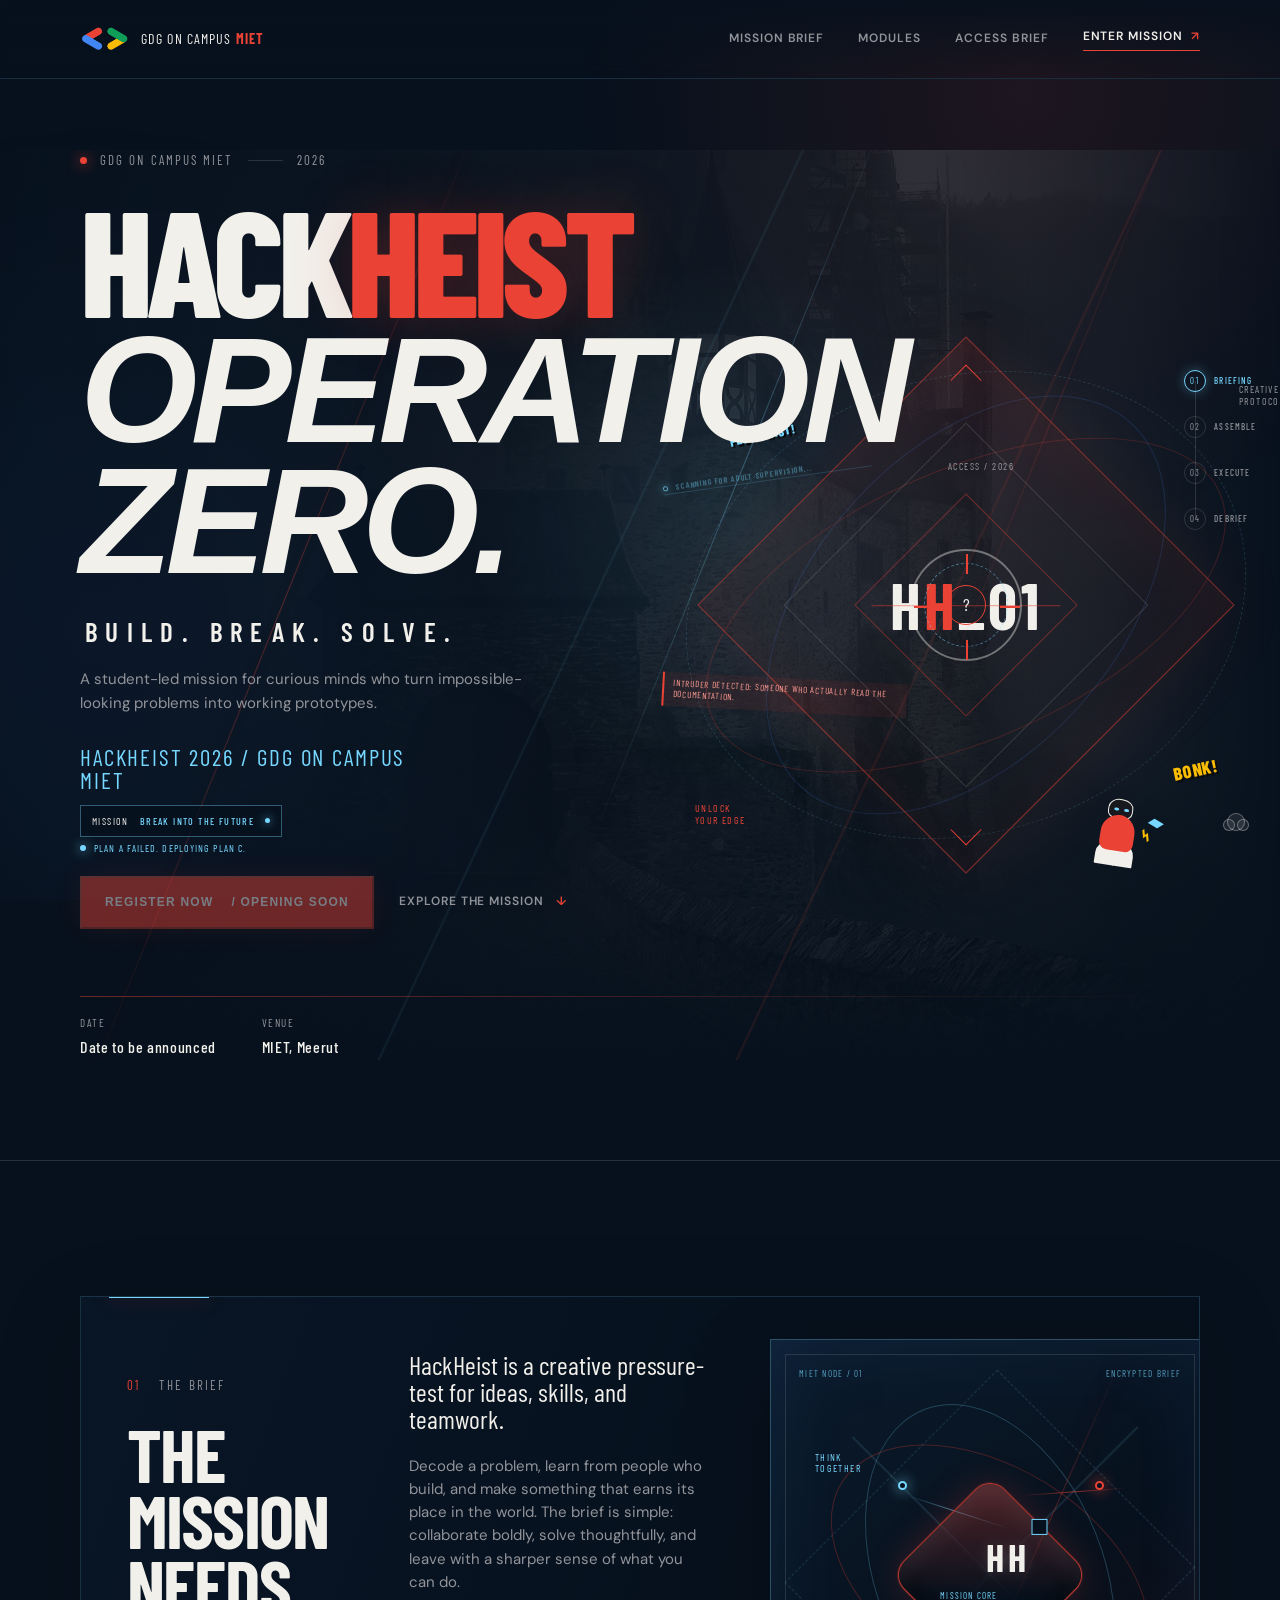
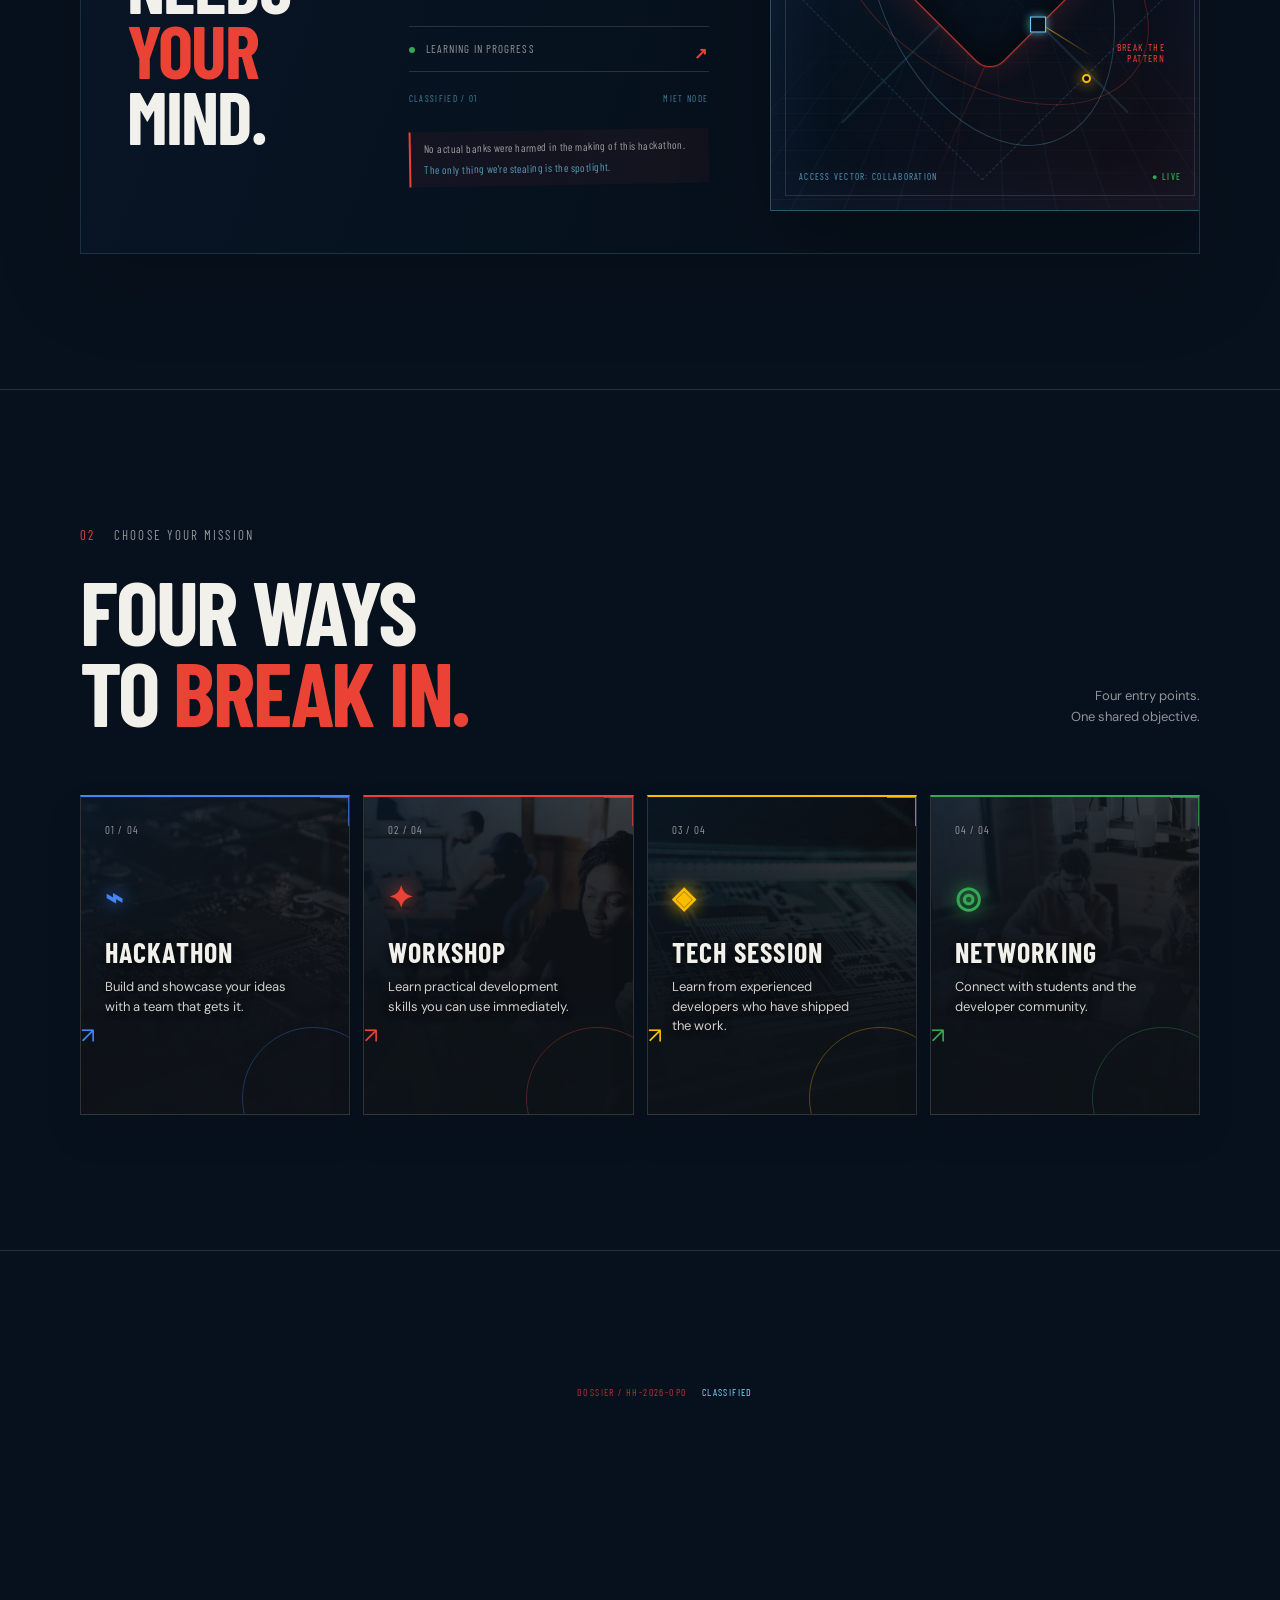
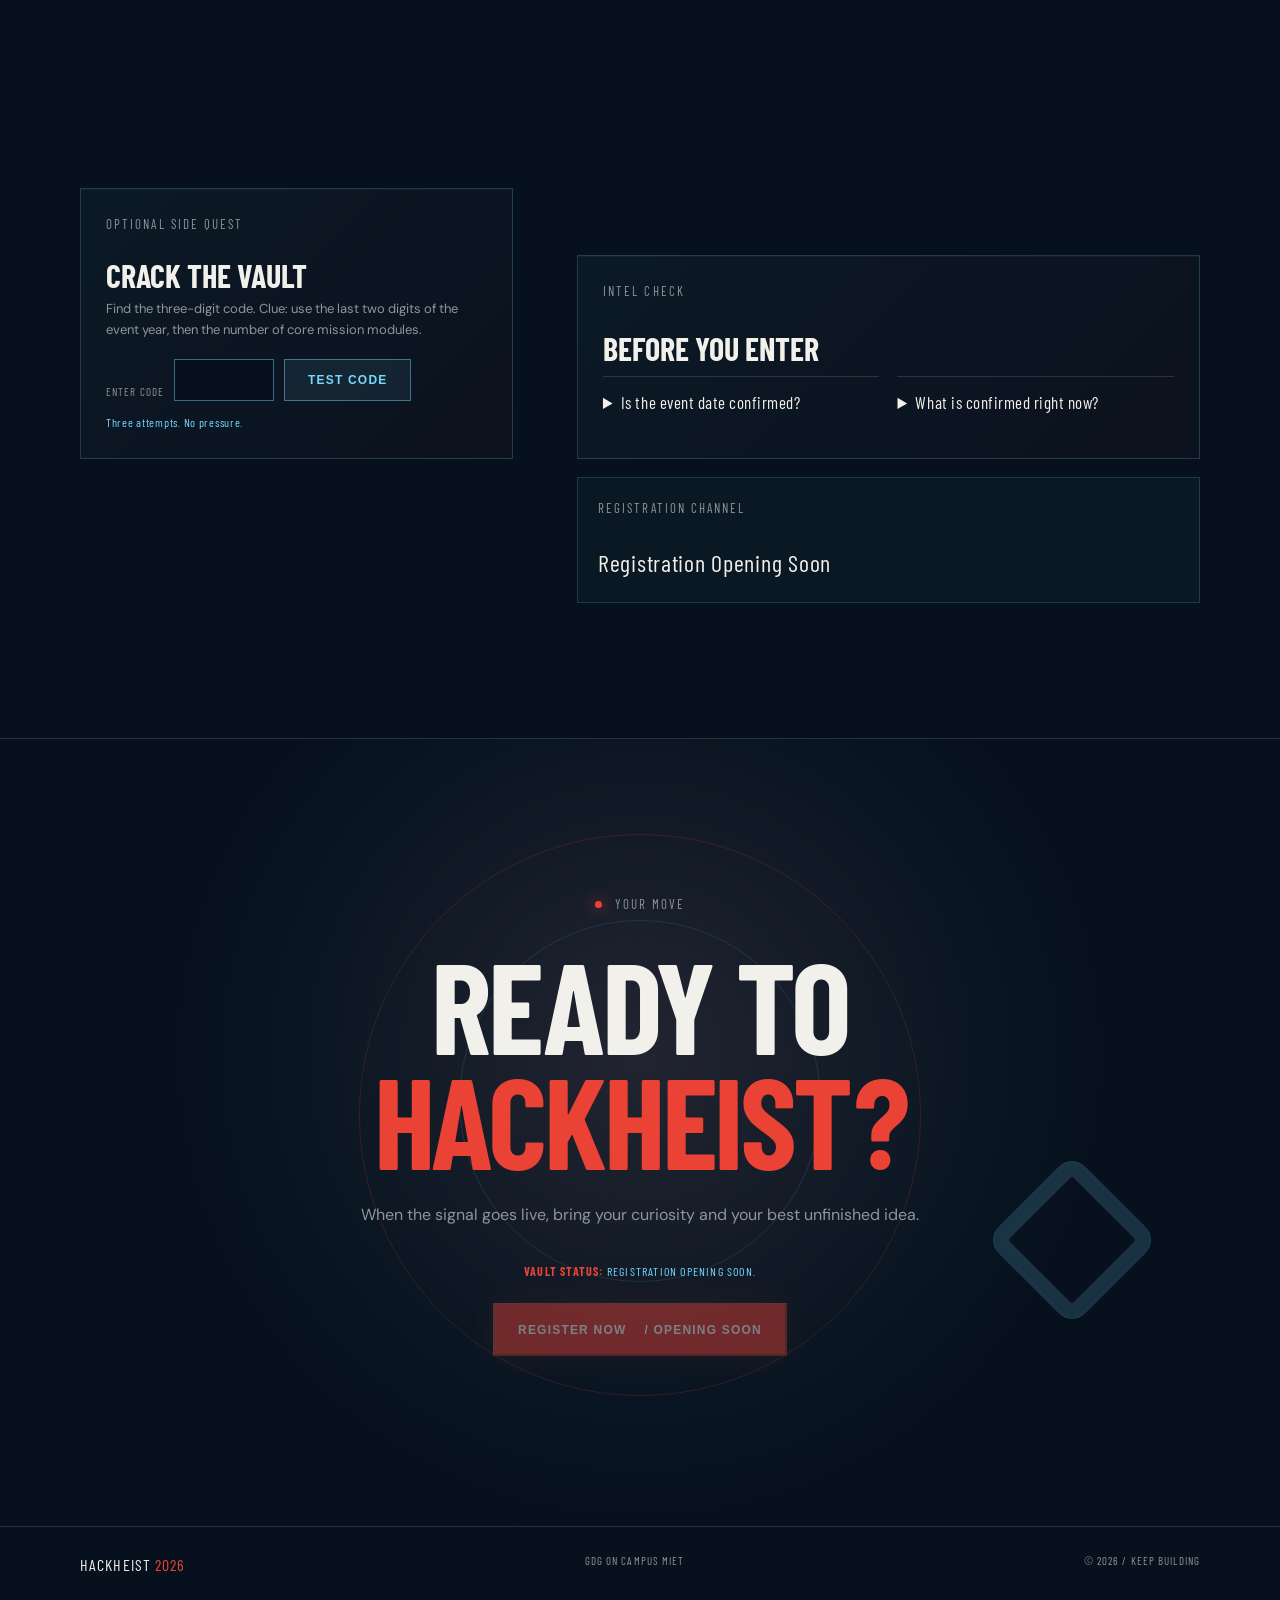
==== commit 9be381a1: "Prepare Render deployment configuration" ====
--- a/index.html
+++ b/index.html
@@ -60,7 +60,7 @@
         </div>
         <div class="container hero-content reveal">
           <p class="eyebrow"><span class="status-dot"></span> GDG ON CAMPUS MIET <span class="eyebrow-line"></span> 2026</p>
-          <h1 id="hero-title">BREAK <span>INTO</span><br>THE <span>FUTURE.</span></h1>
+          <h1 id="hero-title">HACK<span>HEIST</span><br><em>OPERATION ZERO.</em></h1>
           <p class="hero-tagline">BUILD. BREAK. SOLVE.</p>
           <p class="hero-intro">A student-led mission for curious minds who turn impossible-looking problems into working prototypes.</p>
           <p class="hero-heist-line">HackHeist 2026 / GDG on Campus MIET</p>
@@ -69,7 +69,7 @@
           <div class="security-scanner" aria-hidden="true"><span></span><b>SCANNING FOR ADULT SUPERVISION...</b></div>
           <p class="intruder-alert" aria-hidden="true">INTRUDER DETECTED: someone who actually read the documentation.</p>
           <div class="hero-actions">
-            <span class="button button-primary button-disabled" role="status">Registration Opening Soon</span>
+            <button class="button button-primary button-disabled" type="button" disabled aria-disabled="true">Register Now <span>/ Opening Soon</span></button>
             <a class="text-link" href="#about">Explore the mission <span aria-hidden="true">↓</span></a>
           </div>
           <div class="hero-meta" aria-label="Event information">
@@ -181,10 +181,10 @@
     <section id="cta" aria-labelledby="cta-title">
       <div class="container cta-inner reveal">
         <p class="eyebrow"><span class="status-dot"></span> YOUR MOVE</p>
-        <h2 id="cta-title">Every system has<br>a <em>weakness.</em></h2>
+        <h2 id="cta-title">Ready to<br><em>HackHeist?</em></h2>
         <p>When the signal goes live, bring your curiosity and your best unfinished idea.</p>
         <p class="cta-alert"><span>VAULT STATUS:</span> Registration opening soon.</p>
-        <span class="button button-primary button-disabled" role="status">Registration Opening Soon</span>
+        <button class="button button-primary button-disabled" type="button" disabled aria-disabled="true">Register Now <span>/ Opening Soon</span></button>
       </div>
     </section>
   </main>
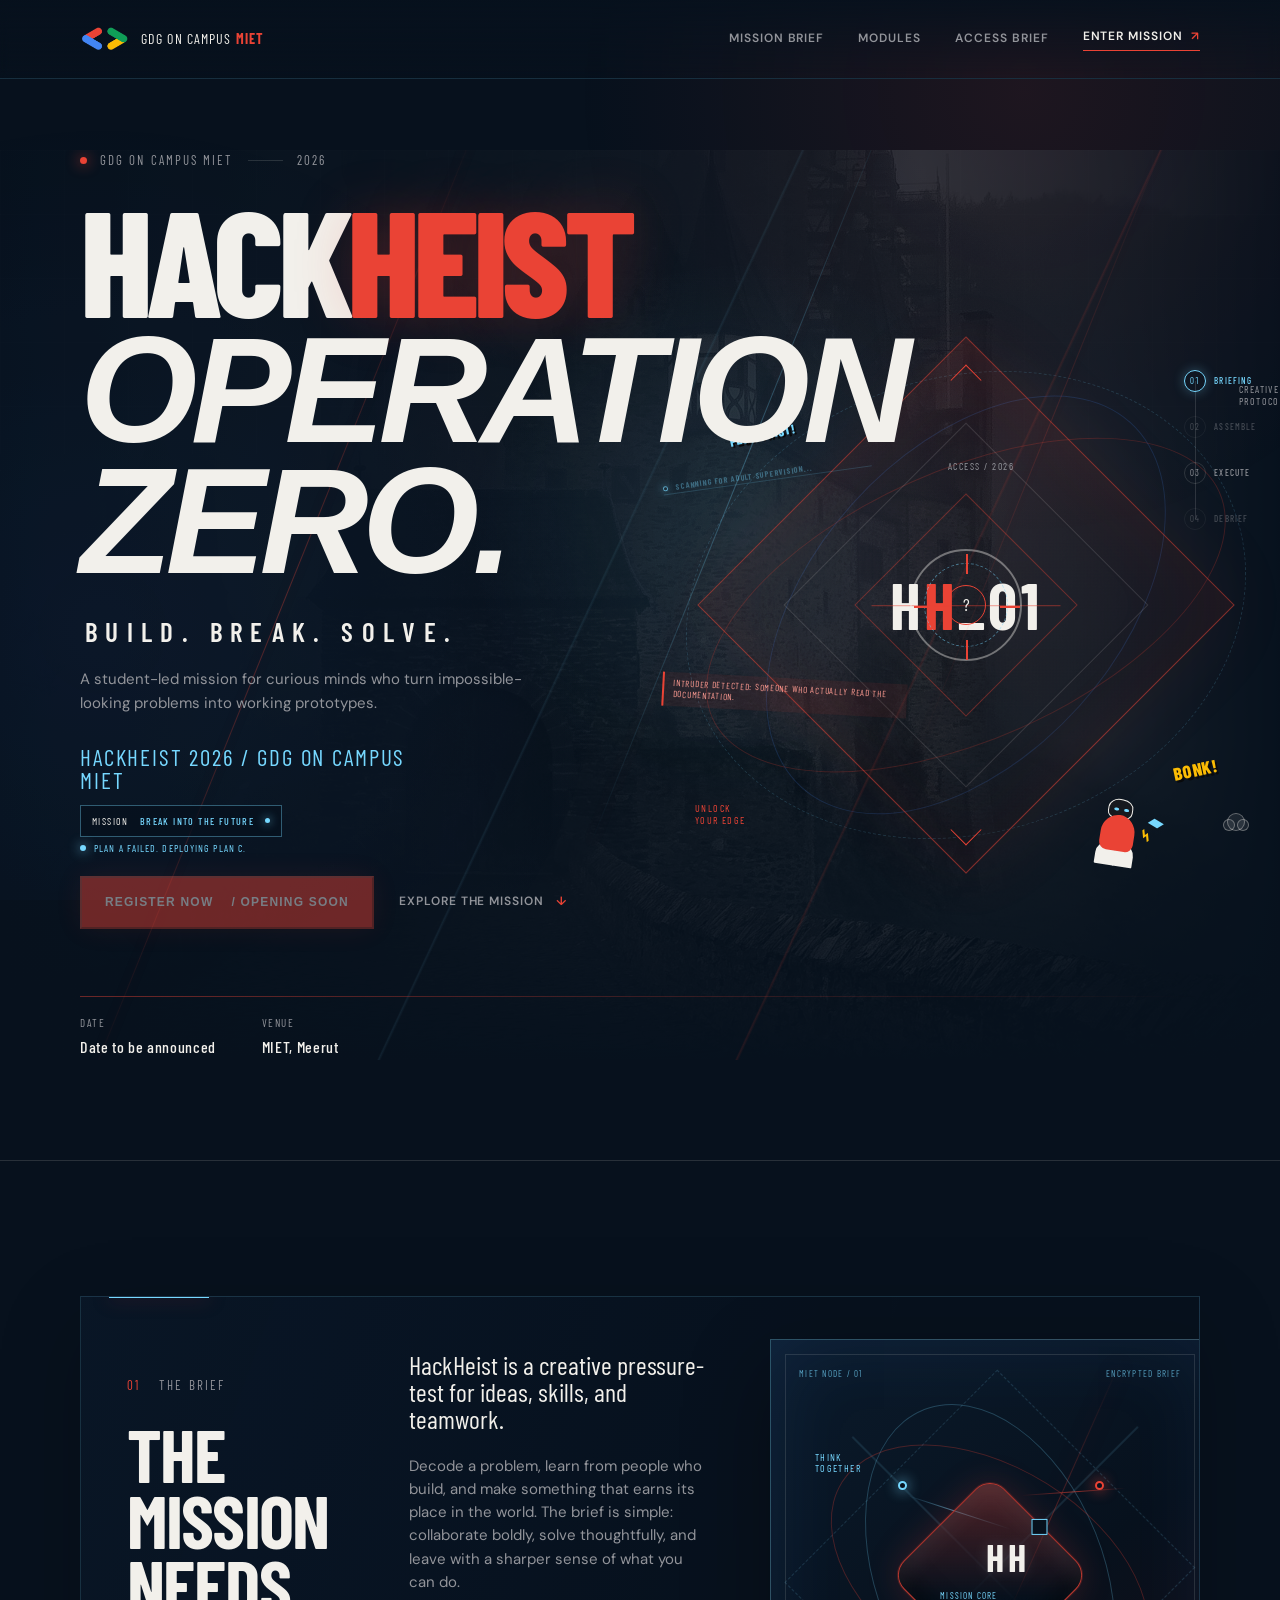
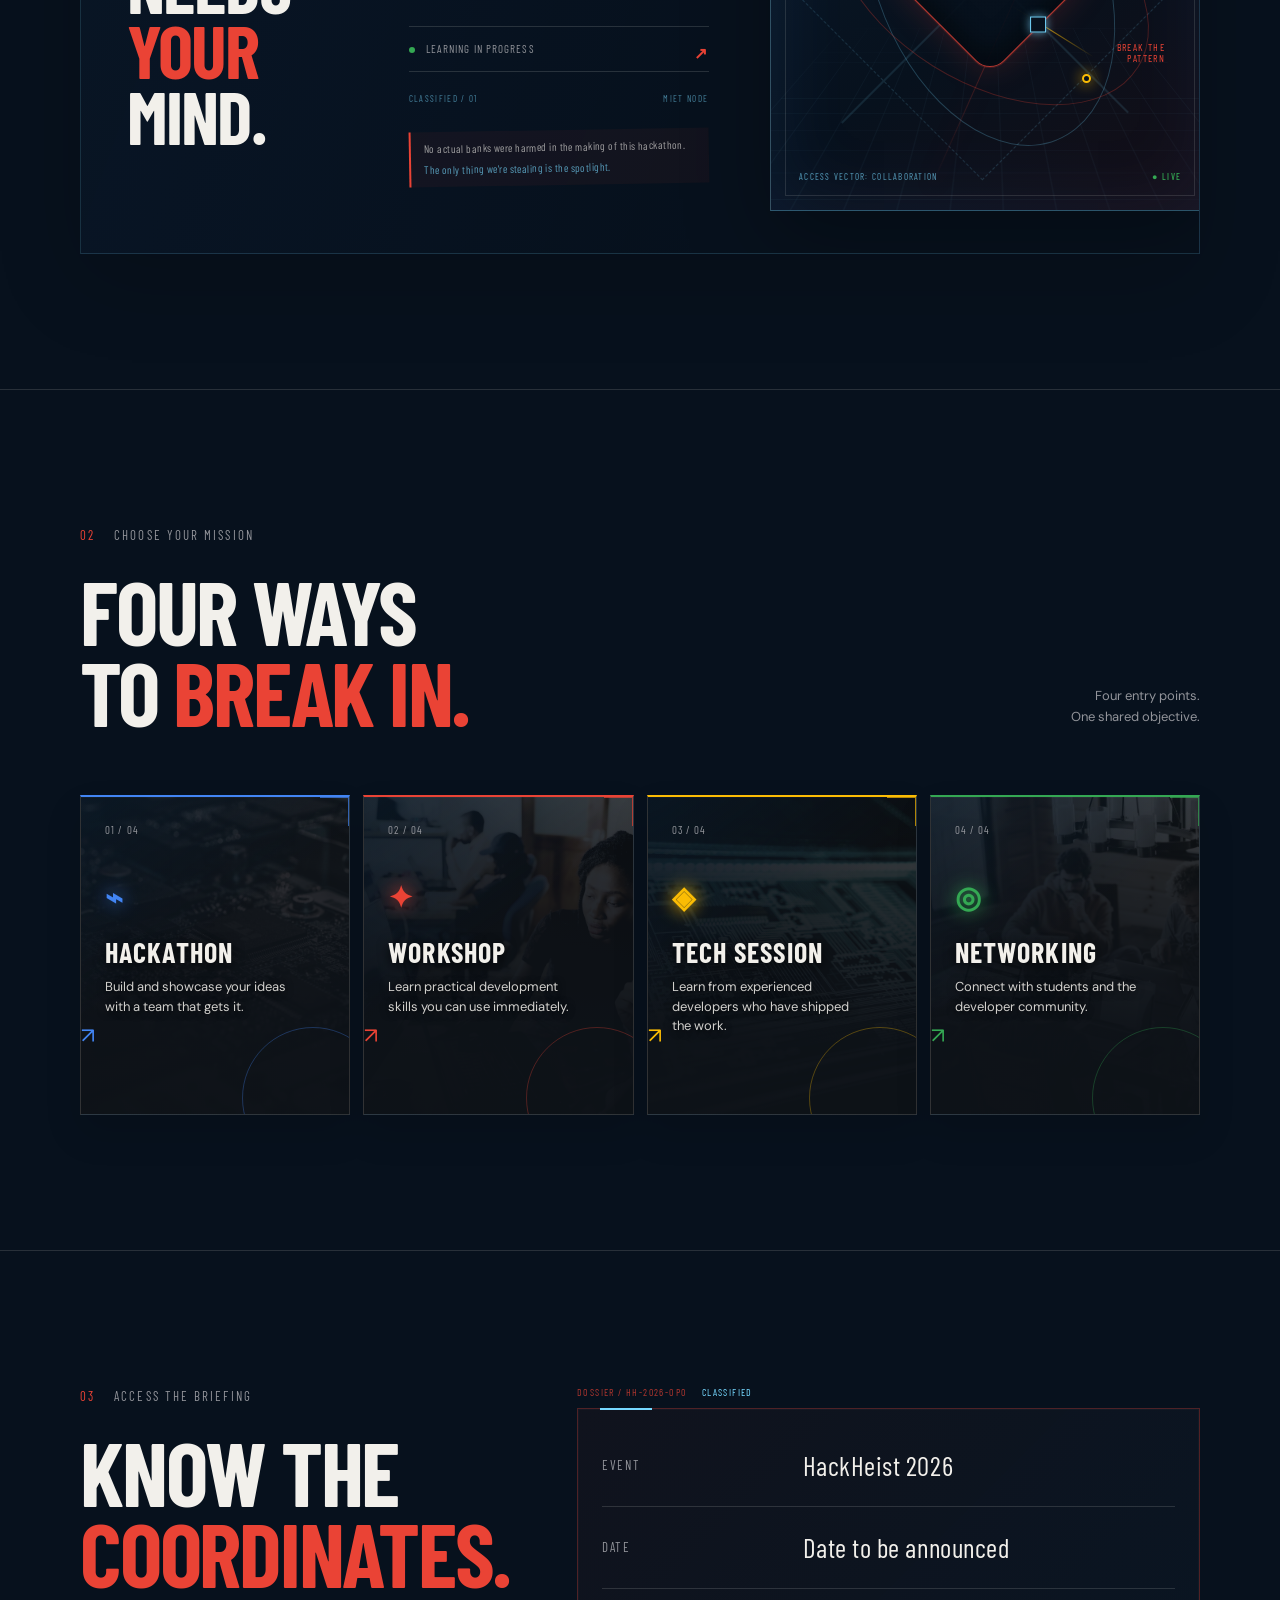
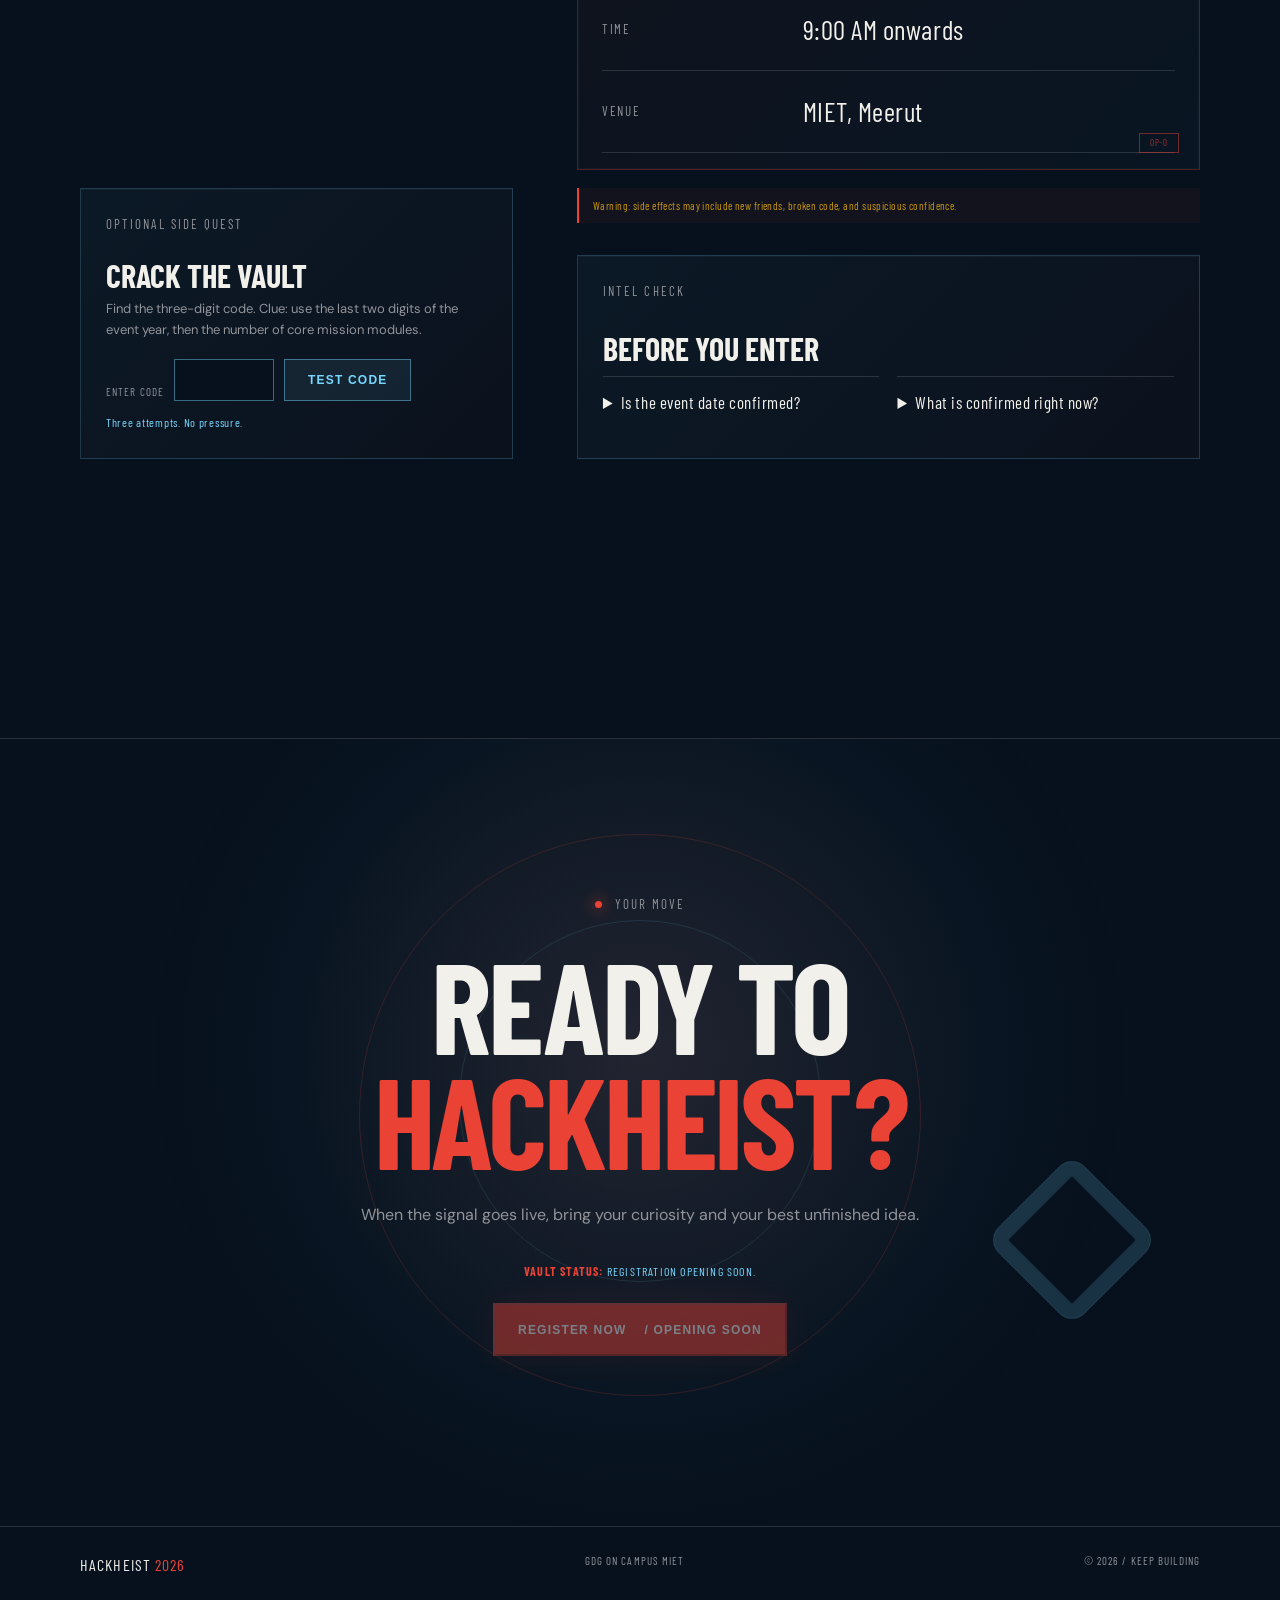
==== commit 6065ed04: "Fix registration button state integration" ====
--- a/index.html
+++ b/index.html
@@ -69,7 +69,7 @@
           <div class="security-scanner" aria-hidden="true"><span></span><b>SCANNING FOR ADULT SUPERVISION...</b></div>
           <p class="intruder-alert" aria-hidden="true">INTRUDER DETECTED: someone who actually read the documentation.</p>
           <div class="hero-actions">
-            <button class="button button-primary button-disabled" type="button" disabled aria-disabled="true">Register Now <span>/ Opening Soon</span></button>
+            <button class="button button-primary button-disabled" type="button" data-registration-trigger disabled aria-disabled="true">Register Now <span>/ Opening Soon</span></button>
             <a class="text-link" href="#about">Explore the mission <span aria-hidden="true">↓</span></a>
           </div>
           <div class="hero-meta" aria-label="Event information">
@@ -184,7 +184,7 @@
         <h2 id="cta-title">Ready to<br><em>HackHeist?</em></h2>
         <p>When the signal goes live, bring your curiosity and your best unfinished idea.</p>
         <p class="cta-alert"><span>VAULT STATUS:</span> Registration opening soon.</p>
-        <button class="button button-primary button-disabled" type="button" disabled aria-disabled="true">Register Now <span>/ Opening Soon</span></button>
+        <button class="button button-primary button-disabled" type="button" data-registration-trigger disabled aria-disabled="true">Register Now <span>/ Opening Soon</span></button>
       </div>
     </section>
   </main>
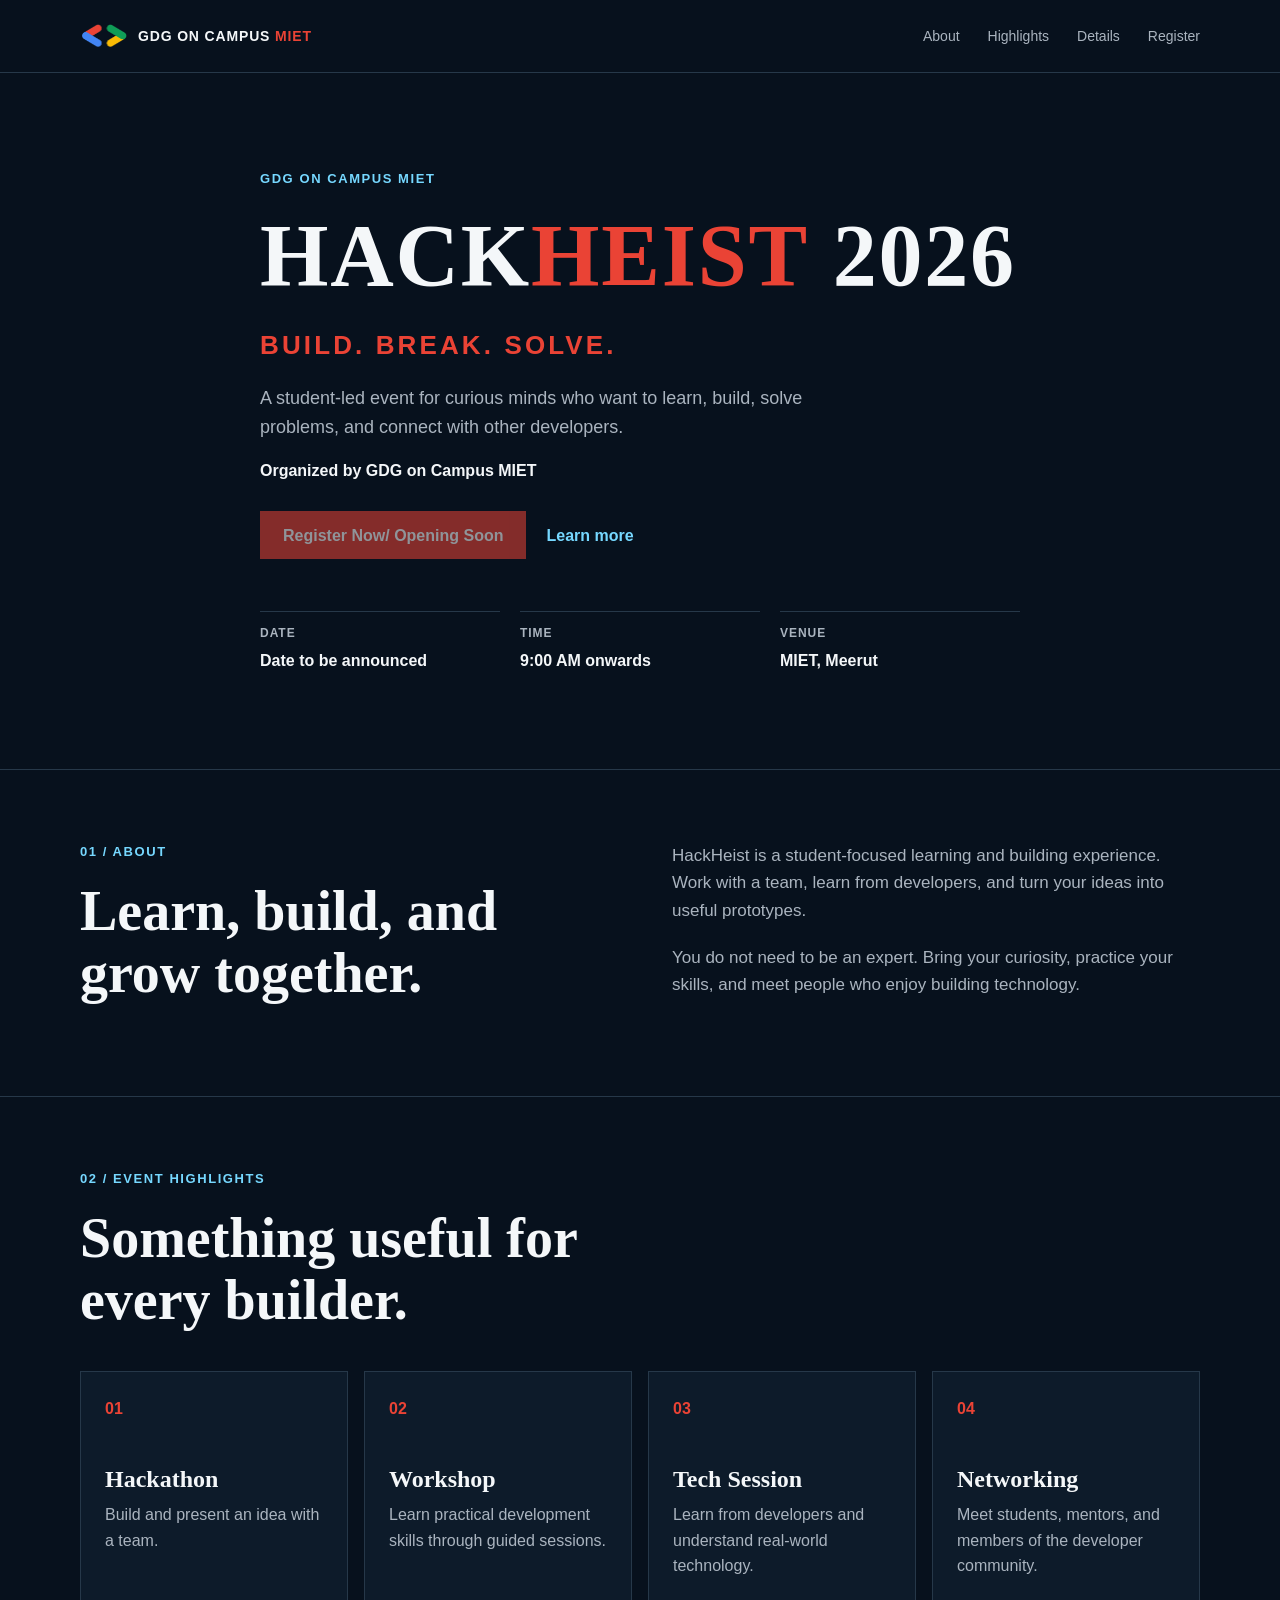
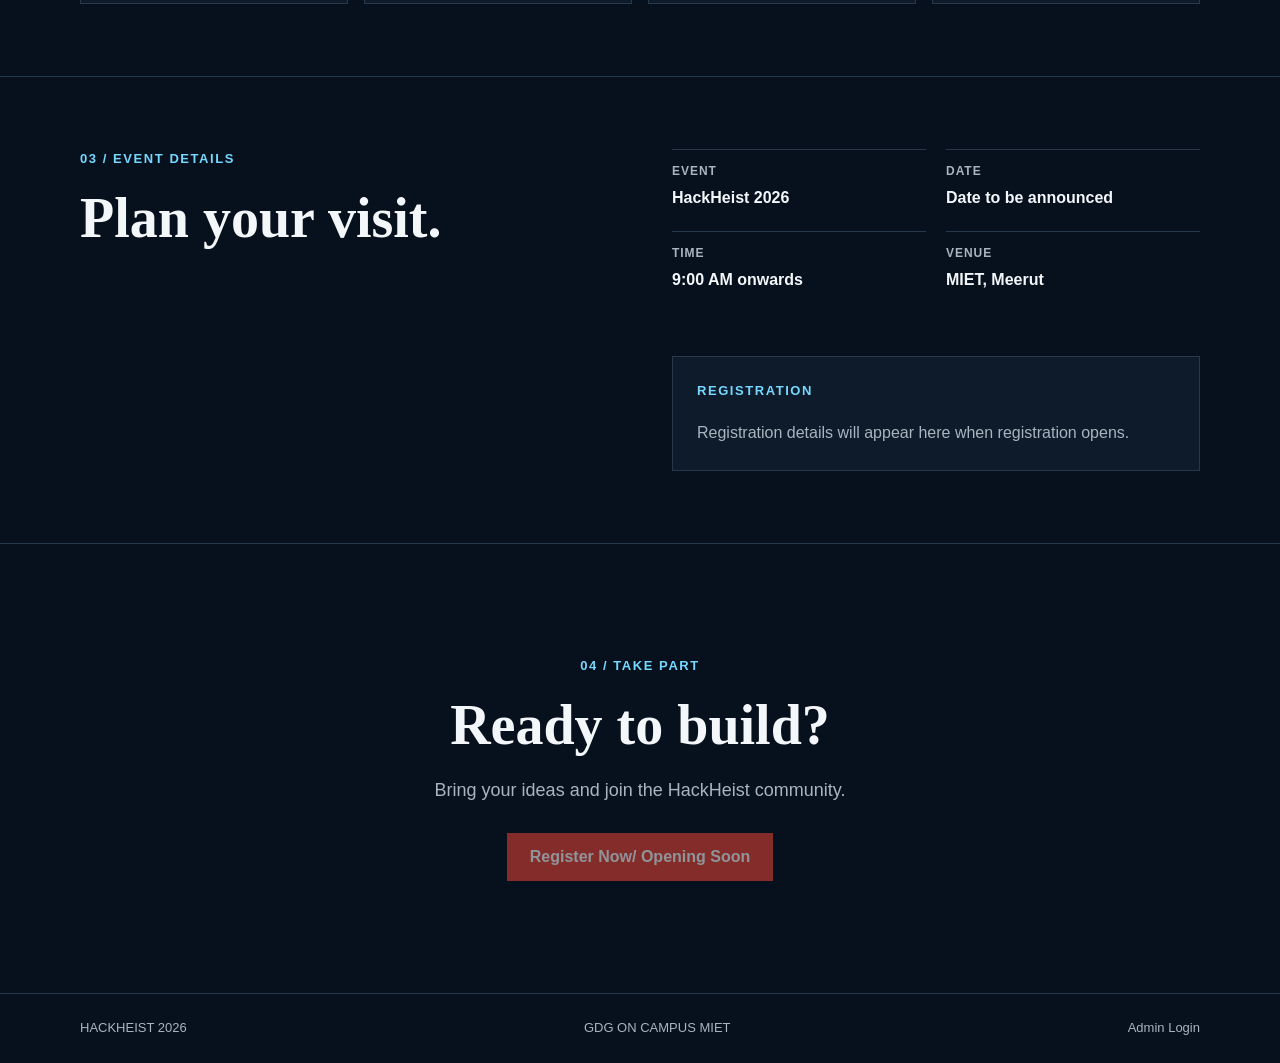
==== commit 59347acd: "feat: integrate Google Forms registration and Vercel deployment" ====
--- a/index.html
+++ b/index.html
@@ -2,37 +2,12 @@
 <html lang="en">
 <head>
   <meta charset="UTF-8">
-  <meta name="viewport" content="width=device-width, initial-scale=1.0">
-  <meta name="description" content="HackHeist 2026 — a cyber-heist-inspired learning and building experience by GDG on Campus MIET.">
-  <meta property="og:title" content="HackHeist 2026 — Break Into the Future">
-  <meta property="og:description" content="A student-led mission for curious minds by GDG on Campus MIET.">
-  <meta property="og:type" content="website">
-  <meta property="og:image" content="assets/images/hero-vault.jpg">
+  <meta name="viewport" content="width=device-width, initial-scale=1">
+  <meta name="description" content="HackHeist 2026 by GDG on Campus MIET.">
   <title>HackHeist 2026 | GDG on Campus MIET</title>
-  <link rel="preconnect" href="https://fonts.googleapis.com">
-  <link rel="preconnect" href="https://fonts.gstatic.com" crossorigin>
-  <link href="https://fonts.googleapis.com/css2?family=Barlow+Condensed:wght@500;600;700;800&family=DM+Sans:wght@400;500;600;700&display=swap" rel="stylesheet">
   <link rel="stylesheet" href="style.css">
 </head>
 <body>
-  <div class="operation-intro" data-operation-intro>
-    <div class="intro-terminal" role="status" aria-live="polite">
-      <span data-intro-line>SECURITY PROTOCOL: ACTIVE</span>
-      <span>ENCRYPTED CHANNEL ESTABLISHED</span>
-      <span>OPERATION ZERO: INITIALIZED</span>
-      <strong>WELCOME, OPERATIVE.</strong>
-    </div>
-    <button class="intro-skip" type="button" data-intro-skip>Skip intro</button>
-  </div>
-  <aside class="operation-progress" aria-label="Operation progress">
-    <span class="progress-line" aria-hidden="true"></span>
-    <ol>
-      <li data-progress-step="hero"><span>01</span><b>BRIEFING</b></li>
-      <li data-progress-step="about"><span>02</span><b>ASSEMBLE</b></li>
-      <li data-progress-step="highlights"><span>03</span><b>EXECUTE</b></li>
-      <li data-progress-step="details"><span>04</span><b>DEBRIEF</b></li>
-    </ol>
-  </aside>
   <header class="site-header">
     <div class="container header-inner">
       <a class="brand" href="#hero" aria-label="HackHeist home">
@@ -40,158 +15,133 @@
         <span>GDG ON CAMPUS <strong>MIET</strong></span>
       </a>
       <button class="menu-toggle" type="button" aria-expanded="false" aria-controls="site-nav">
-        <span></span><span></span><span></span><span class="sr-only">Toggle navigation</span>
+        <span></span><span></span><span></span>
+        <span class="sr-only">Toggle navigation</span>
       </button>
       <nav id="site-nav" class="site-nav" aria-label="Main navigation">
-        <a href="#about">Mission brief</a>
-        <a href="#highlights">Modules</a>
-        <a href="#details">Access brief</a>
-        <a class="nav-cta" href="#cta">Enter mission <span aria-hidden="true">↗</span></a>
+        <a href="#about">About</a>
+        <a href="#highlights">Highlights</a>
+        <a href="#details">Details</a>
+        <a href="#cta">Register</a>
       </nav>
     </div>
   </header>
 
   <main>
     <section id="hero" aria-labelledby="hero-title">
-      <div class="hero-grid texture">
-        <div class="laser-field" aria-hidden="true"><span></span><span></span><span></span></div>
-        <div class="hero-media" aria-hidden="true">
-          <img src="assets/images/hero-vault.jpg" alt="">
+      <div class="container hero-content">
+        <p class="eyebrow">GDG ON CAMPUS MIET</p>
+        <h1 id="hero-title">HACK<span>HEIST</span> 2026</h1>
+        <p class="hero-tagline">BUILD. BREAK. SOLVE.</p>
+        <p class="hero-intro">
+          A student-led event for curious minds who want to learn, build,
+          solve problems, and connect with other developers.
+        </p>
+        <p class="hero-organizer">Organized by GDG on Campus MIET</p>
+        <div class="hero-actions">
+          <button class="button button-primary button-disabled" type="button"
+                  data-registration-trigger disabled aria-disabled="true">
+            Register Now <span>/ Opening Soon</span>
+          </button>
+          <a class="text-link" href="#about">Learn more</a>
         </div>
-        <div class="container hero-content reveal">
-          <p class="eyebrow"><span class="status-dot"></span> GDG ON CAMPUS MIET <span class="eyebrow-line"></span> 2026</p>
-          <h1 id="hero-title">HACK<span>HEIST</span><br><em>OPERATION ZERO.</em></h1>
-          <p class="hero-tagline">BUILD. BREAK. SOLVE.</p>
-          <p class="hero-intro">A student-led mission for curious minds who turn impossible-looking problems into working prototypes.</p>
-          <p class="hero-heist-line">HackHeist 2026 / GDG on Campus MIET</p>
-          <div class="mission-chip"><span class="chip-key">MISSION</span><strong>BREAK INTO THE FUTURE</strong><span class="chip-pulse"></span></div>
-          <div class="status-rotator" aria-live="polite"><span class="status-rotator-dot"></span><span data-status-message>Security level: probably fine.</span></div>
-          <div class="security-scanner" aria-hidden="true"><span></span><b>SCANNING FOR ADULT SUPERVISION...</b></div>
-          <p class="intruder-alert" aria-hidden="true">INTRUDER DETECTED: someone who actually read the documentation.</p>
-          <div class="hero-actions">
-            <button class="button button-primary button-disabled" type="button" data-registration-trigger disabled aria-disabled="true">Register Now <span>/ Opening Soon</span></button>
-            <a class="text-link" href="#about">Explore the mission <span aria-hidden="true">↓</span></a>
-          </div>
-          <div class="hero-meta" aria-label="Event information">
-            <div><span class="meta-label">DATE</span><strong>Date to be announced</strong></div>
-            <div><span class="meta-label">VENUE</span><strong>MIET, Meerut</strong></div>
-          </div>
-        </div>
-        <div class="hero-visual reveal" aria-hidden="true">
-          <div class="orbit orbit-one"></div><div class="orbit orbit-two"></div>
-          <div class="vault">
-            <span class="vault-label">ACCESS / 2026</span><span class="vault-code">H<span>H</span>_01</span>
-            <span class="vault-corner vault-corner-tl"></span><span class="vault-corner vault-corner-br"></span><span class="vault-cross"></span>
-          </div>
-          <div class="vault-wheel"><i></i><i></i><i></i><i></i><span>?</span></div>
-          <span class="comic-callout callout-bonk">BONK!</span>
-          <span class="comic-callout callout-plot">PLOT TWIST!</span>
-          <span class="comic-thief" aria-hidden="true"><span class="thief-mask"></span><span class="thief-body"></span><span class="banana">⌁</span><span class="usb">▰</span></span>
-          <span class="smoke-puffs" aria-hidden="true"><i></i><i></i><i></i></span>
-          <span class="visual-note note-top">CREATIVE<br>PROTOCOL</span><span class="visual-note note-bottom">UNLOCK<br>YOUR EDGE</span>
+        <div class="event-summary" aria-label="Event information">
+          <div><span>Date</span><strong>Date to be announced</strong></div>
+          <div><span>Time</span><strong>9:00 AM onwards</strong></div>
+          <div><span>Venue</span><strong>MIET, Meerut</strong></div>
         </div>
       </div>
     </section>
 
     <section id="about" aria-labelledby="about-title">
-      <div class="container about-layout">
-        <div class="section-intro reveal">
-          <p class="eyebrow"><span class="eyebrow-number">01</span> THE BRIEF</p>
-        <h2 id="about-title">The mission<br>needs <em>your</em><br>mind.</h2>
+      <div class="container two-column">
+        <div>
+          <p class="eyebrow">01 / ABOUT</p>
+          <h2 id="about-title">Learn, build, and grow together.</h2>
         </div>
-        <div class="about-copy reveal">
-          <p class="lead">HackHeist is a creative pressure-test for ideas, skills, and teamwork.</p>
-          <p>Decode a problem, learn from people who build, and make something that earns its place in the world. The brief is simple: collaborate boldly, solve thoughtfully, and leave with a sharper sense of what you can do.</p>
-          <div class="about-signal"><span></span> LEARNING IN PROGRESS <b>↗</b></div>
-          <div class="brief-foot"><span>CLASSIFIED / 01</span><span>MIET NODE</span></div>
-          <div class="mission-notes"><p>No actual banks were harmed in the making of this hackathon.</p><p>The only thing we're stealing is the spotlight.</p></div>
-        </div>
-        <div class="mission-room reveal" aria-label="Abstract mission-room schematic" role="img">
-          <div class="room-header"><span>MIET NODE / 01</span><span>ENCRYPTED BRIEF</span></div>
-          <div class="room-grid" aria-hidden="true"></div>
-          <div class="room-crosshair" aria-hidden="true"></div>
-          <div class="room-core" aria-hidden="true"><span>HH</span><small>MISSION CORE</small></div>
-          <div class="room-orbit room-orbit-one" aria-hidden="true"></div>
-          <div class="room-orbit room-orbit-two" aria-hidden="true"></div>
-          <span class="room-node node-one" aria-hidden="true"></span>
-          <span class="room-node node-two" aria-hidden="true"></span>
-          <span class="room-node node-three" aria-hidden="true"></span>
-          <span class="room-line line-one" aria-hidden="true"></span>
-          <span class="room-line line-two" aria-hidden="true"></span>
-          <span class="room-line line-three" aria-hidden="true"></span>
-          <div class="room-annotation annotation-top">THINK<br>TOGETHER</div>
-          <div class="room-annotation annotation-bottom">BREAK THE<br>PATTERN</div>
-          <div class="room-footer"><span>ACCESS VECTOR: COLLABORATION</span><b>● LIVE</b></div>
+        <div class="section-copy">
+          <p>
+            HackHeist is a student-focused learning and building experience.
+            Work with a team, learn from developers, and turn your ideas into
+            useful prototypes.
+          </p>
+          <p>
+            You do not need to be an expert. Bring your curiosity, practice
+            your skills, and meet people who enjoy building technology.
+          </p>
         </div>
       </div>
     </section>
 
     <section id="highlights" aria-labelledby="highlights-title">
       <div class="container">
-        <div class="section-heading reveal">
-          <div><p class="eyebrow"><span class="eyebrow-number">02</span> CHOOSE YOUR MISSION</p><h2 id="highlights-title">Four ways<br>to <em>break in.</em></h2></div>
-          <p>Four entry points.<br>One shared objective.</p>
+        <p class="eyebrow">02 / EVENT HIGHLIGHTS</p>
+        <h2 id="highlights-title">Something useful for every builder.</h2>
+        <div class="highlight-grid">
+          <article class="highlight-card">
+            <span class="card-number">01</span>
+            <h3>Hackathon</h3>
+            <p>Build and present an idea with a team.</p>
+          </article>
+          <article class="highlight-card">
+            <span class="card-number">02</span>
+            <h3>Workshop</h3>
+            <p>Learn practical development skills through guided sessions.</p>
+          </article>
+          <article class="highlight-card">
+            <span class="card-number">03</span>
+            <h3>Tech Session</h3>
+            <p>Learn from developers and understand real-world technology.</p>
+          </article>
+          <article class="highlight-card">
+            <span class="card-number">04</span>
+            <h3>Networking</h3>
+            <p>Meet students, mentors, and members of the developer community.</p>
+          </article>
         </div>
-        <ul class="highlight-grid">
-          <li class="highlight-card card-blue reveal" data-hover-message="Compile first. Panic later."><div class="card-media"><img src="assets/images/hackathon-circuit.jpg" alt="Close-up of a computer circuit board" loading="lazy"></div><span class="card-index">01 / 04</span><span class="card-icon" aria-hidden="true">⌁</span><h3>Hackathon</h3><p>Build and showcase your ideas with a team that gets it.</p><span class="card-hover-message" aria-hidden="true">Compile first. Panic later.</span><span class="card-arrow" aria-hidden="true">↗</span></li>
-          <li class="highlight-card card-red reveal" data-hover-message="Turning coffee into commits."><div class="card-media"><img src="assets/images/workshop-team.jpg" alt="Students collaborating around a laptop" loading="lazy"></div><span class="card-index">02 / 04</span><span class="card-icon" aria-hidden="true">✦</span><h3>Workshop</h3><p>Learn practical development skills you can use immediately.</p><span class="card-hover-message" aria-hidden="true">Turning coffee into commits.</span><span class="card-arrow" aria-hidden="true">↗</span></li>
-          <li class="highlight-card card-yellow reveal" data-hover-message="It's not a bug. It's a plot twist."><div class="card-media"><img src="assets/images/tech-session-server.jpg" alt="Blue-lit server hardware representing technical systems" loading="lazy"></div><span class="card-index">03 / 04</span><span class="card-icon" aria-hidden="true">◈</span><h3>Tech Session</h3><p>Learn from experienced developers who have shipped the work.</p><span class="card-hover-message" aria-hidden="true">It's not a bug. It's a plot twist.</span><span class="card-arrow" aria-hidden="true">↗</span></li>
-          <li class="highlight-card card-green reveal" data-hover-message="Making friends before asking for GitHub stars."><div class="card-media"><img src="assets/images/networking-team.jpg" alt="Team members connecting during a collaborative session" loading="lazy"></div><span class="card-index">04 / 04</span><span class="card-icon" aria-hidden="true">◎</span><h3>Networking</h3><p>Connect with students and the developer community.</p><span class="card-hover-message" aria-hidden="true">Making friends before asking for GitHub stars.</span><span class="card-arrow" aria-hidden="true">↗</span></li>
-        </ul>
       </div>
     </section>
 
     <section id="details" aria-labelledby="details-title">
-      <div class="container details-layout">
-        <div class="section-intro reveal"><p class="eyebrow"><span class="eyebrow-number">03</span> ACCESS THE BRIEFING</p><h2 id="details-title">Know the<br><em>coordinates.</em></h2></div>
-        <div class="dossier-label">DOSSIER / HH-2026-OP0 <span>CLASSIFIED</span></div>
-        <dl class="details-list dossier reveal">
-          <div class="detail-row"><dt>Event</dt><dd>HackHeist 2026</dd></div>
-          <div class="detail-row"><dt>Date</dt><dd>Date to be announced</dd></div>
-          <div class="detail-row"><dt>Time</dt><dd>9:00 AM onwards</dd></div>
-          <div class="detail-row"><dt>Venue</dt><dd>MIET, Meerut</dd></div>
-        </dl>
-        <p class="details-warning reveal">Warning: side effects may include new friends, broken code, and suspicious confidence.</p>
-        <div class="event-access-panel reveal" data-event-access aria-live="polite">
-          <p class="eyebrow">REGISTRATION CHANNEL</p>
-          <p>Registration Opening Soon</p>
+      <div class="container two-column">
+        <div>
+          <p class="eyebrow">03 / EVENT DETAILS</p>
+          <h2 id="details-title">Plan your visit.</h2>
         </div>
-        <div class="vault-challenge reveal" aria-labelledby="challenge-title">
-          <p class="eyebrow">OPTIONAL SIDE QUEST</p>
-          <h3 id="challenge-title">Crack the vault</h3>
-          <p class="challenge-copy">Find the three-digit code. Clue: use the last two digits of the event year, then the number of core mission modules.</p>
-          <form class="challenge-form">
-            <label for="vault-code-input">Enter code <span class="sr-only">(three digits)</span></label>
-            <input id="vault-code-input" name="vault-code" type="text" inputmode="numeric" pattern="[0-9]{3}" maxlength="3" autocomplete="off" required>
-            <button class="button button-secondary" type="submit">Test code</button>
-          </form>
-          <p class="challenge-status" role="status" aria-live="polite">Three attempts. No pressure.</p>
-          <p class="challenge-success" role="status" aria-live="polite" hidden>OPERATION ZERO: ACCESS GRANTED.</p>
-          <button class="challenge-reset" type="button" hidden>Reset attempt</button>
+        <div class="details-list">
+          <div><span>Event</span><strong>HackHeist 2026</strong></div>
+          <div><span>Date</span><strong>Date to be announced</strong></div>
+          <div><span>Time</span><strong>9:00 AM onwards</strong></div>
+          <div><span>Venue</span><strong>MIET, Meerut</strong></div>
         </div>
-        <div class="faq-panel reveal" aria-labelledby="faq-title">
-          <p class="eyebrow">INTEL CHECK</p>
-          <h3 id="faq-title">Before you enter</h3>
-          <details><summary>Is the event date confirmed?</summary><p>Not yet. The date will remain “Date to be announced” until the official confirmation.</p></details>
-          <details><summary>What is confirmed right now?</summary><p>HackHeist 2026, MIET, Meerut, and 9:00 AM onwards are the current published details.</p></details>
+        <div class="event-access-panel" data-event-access>
+          <p class="eyebrow">REGISTRATION</p>
+          <p>Registration details will appear here when registration opens.</p>
         </div>
       </div>
     </section>
 
     <section id="cta" aria-labelledby="cta-title">
-      <div class="container cta-inner reveal">
-        <p class="eyebrow"><span class="status-dot"></span> YOUR MOVE</p>
-        <h2 id="cta-title">Ready to<br><em>HackHeist?</em></h2>
-        <p>When the signal goes live, bring your curiosity and your best unfinished idea.</p>
-        <p class="cta-alert"><span>VAULT STATUS:</span> Registration opening soon.</p>
-        <button class="button button-primary button-disabled" type="button" data-registration-trigger disabled aria-disabled="true">Register Now <span>/ Opening Soon</span></button>
+      <div class="container cta-content">
+        <p class="eyebrow">04 / TAKE PART</p>
+        <h2 id="cta-title">Ready to build?</h2>
+        <p>Bring your ideas and join the HackHeist community.</p>
+        <button class="button button-primary button-disabled" type="button"
+                data-registration-trigger disabled aria-disabled="true">
+          Register Now <span>/ Opening Soon</span>
+        </button>
       </div>
     </section>
   </main>
 
   <footer class="site-footer">
-    <div class="container footer-inner"><p>HACKHEIST <span>2026</span></p><p>GDG ON CAMPUS MIET</p><p>&copy; 2026 / KEEP BUILDING</p></div>
+    <div class="container footer-inner">
+      <span>HACKHEIST 2026</span>
+      <span>GDG ON CAMPUS MIET</span>
+      <a href="/admin/login">Admin Login</a>
+    </div>
   </footer>
+
   <script src="script.js"></script>
 </body>
 </html>
--- a/style.css
+++ b/style.css
@@ -1,386 +1,699 @@
-:root{--bg:#090a0c;--surface:#111316;--text:#f2f0eb;--muted:#92949a;--line:rgba(242,240,235,.14);--red:#ea4335;--blue:#4285f4;--yellow:#fbbc04;--green:#34a853;--display:"Barlow Condensed",Impact,sans-serif;--body:"DM Sans",Arial,sans-serif}
-*{box-sizing:border-box}html{scroll-behavior:smooth}body{margin:0;background:var(--bg);color:var(--text);font-family:var(--body);line-height:1.6;overflow-x:hidden}body:before{position:fixed;inset:0;z-index:-2;background:radial-gradient(circle at 80% 10%,rgba(234,67,53,.12),transparent 28rem);content:"";pointer-events:none}a{color:inherit;text-decoration:none}button,a{-webkit-tap-highlight-color:transparent}.container{width:min(1120px,calc(100% - 64px));margin:0 auto}.sr-only{position:absolute;width:1px;height:1px;padding:0;margin:-1px;overflow:hidden;clip:rect(0,0,0,0);white-space:nowrap;border:0}
-.site-header{position:absolute;z-index:10;top:0;width:100%;border-bottom:1px solid var(--line)}.header-inner{display:flex;align-items:center;justify-content:space-between;min-height:78px}.brand{display:flex;align-items:center;gap:12px;font-family:var(--display);font-size:14px;letter-spacing:.08em}.brand strong{color:var(--red)}.brand-mark{display:block;width:auto;height:26px;max-width:49px;flex:0 0 auto;object-fit:contain}.site-nav{display:flex;align-items:center;gap:34px;color:var(--muted);font-size:12px;font-weight:600;letter-spacing:.08em;text-transform:uppercase}.site-nav a{transition:color .25s ease}.site-nav a:hover,.site-nav a:focus-visible{color:var(--text)}.site-nav .nav-cta{color:var(--text);border-bottom:1px solid var(--red);padding-bottom:4px}.nav-cta span{color:var(--red);margin-left:4px}.menu-toggle{display:none;background:transparent;border:0}
-section{position:relative}#hero{min-height:790px;display:flex;align-items:center;padding:150px 0 100px;overflow:hidden}.hero-grid{width:100%;min-height:540px;position:relative;display:flex;align-items:center;overflow:hidden}.texture:before{position:absolute;inset:0;opacity:.3;background-image:linear-gradient(rgba(255,255,255,.025) 1px,transparent 1px),linear-gradient(90deg,rgba(255,255,255,.025) 1px,transparent 1px);background-size:64px 64px;content:"";mask-image:linear-gradient(to bottom,black,transparent 80%)}.hero-content{position:relative;z-index:2}.eyebrow{margin:0 0 25px;color:var(--muted);font-family:var(--display);font-size:13px;letter-spacing:.16em}.status-dot{display:inline-block;width:7px;height:7px;margin:0 8px 1px 0;border-radius:50%;background:var(--red);box-shadow:0 0 14px var(--red)}.eyebrow-line{display:inline-block;width:35px;height:1px;margin:0 9px 4px;background:var(--line)}.eyebrow-number{color:var(--red);margin-right:14px}h1,h2,h3{font-family:var(--display);line-height:.9;text-transform:uppercase}h1{max-width:780px;margin:0;font-size:clamp(88px,15vw,190px);font-weight:800;letter-spacing:-.035em}h1 span{color:var(--red);text-shadow:0 0 55px rgba(234,67,53,.25)}.hero-tagline{margin:27px 0 13px 5px;font-family:var(--display);font-size:clamp(18px,2.4vw,27px);font-weight:600;letter-spacing:.31em}.hero-intro{max-width:400px;margin:0 0 31px;color:var(--muted);font-size:15px}.hero-actions{display:flex;align-items:center;gap:25px}.button{display:inline-flex;align-items:center;justify-content:center;gap:18px;min-height:53px;padding:0 23px;font-size:12px;font-weight:700;letter-spacing:.1em;text-transform:uppercase;transition:transform .25s ease,box-shadow .25s ease,background .25s ease}.button-primary{background:var(--red);color:#fff;box-shadow:0 0 30px rgba(234,67,53,.2)}.button-primary:hover,.button-primary:focus-visible{background:#f05243;box-shadow:0 0 42px rgba(234,67,53,.42);transform:translateY(-3px)}.button:focus-visible,.text-link:focus-visible,.site-nav a:focus-visible,.brand:focus-visible{outline:2px solid var(--yellow);outline-offset:5px}.text-link{color:var(--muted);font-size:12px;font-weight:600;letter-spacing:.08em;text-transform:uppercase}.text-link span{color:var(--red);margin-left:8px}.hero-meta{display:flex;gap:46px;margin-top:85px}.hero-meta div{display:flex;flex-direction:column;gap:3px}.meta-label{color:var(--muted);font-family:var(--display);font-size:11px;letter-spacing:.14em}.hero-meta strong{font-family:var(--display);font-size:16px;font-weight:500;letter-spacing:.04em}.hero-visual{position:absolute;right:-2%;width:53%;height:600px}.vault{position:absolute;top:50%;left:50%;width:min(380px,55vw);aspect-ratio:1;display:grid;place-items:center;border:1px solid rgba(234,67,53,.52);transform:translate(-50%,-50%) rotate(45deg);background:linear-gradient(135deg,rgba(234,67,53,.08),rgba(10,10,12,.1));box-shadow:inset 0 0 80px rgba(234,67,53,.08),0 0 80px rgba(234,67,53,.08)}.vault:before,.vault:after{position:absolute;inset:16%;border:1px solid rgba(242,240,235,.13);content:""}.vault:after{inset:29%;border-color:rgba(234,67,53,.38)}.vault-label,.vault-code{position:absolute;transform:rotate(-45deg);font-family:var(--display)}.vault-label{top:19%;left:18%;color:var(--muted);font-size:10px;letter-spacing:.15em}.vault-code{font-size:clamp(40px,5vw,70px);font-weight:700;letter-spacing:.05em}.vault-code span{color:var(--red)}.vault-corner{position:absolute;width:22px;height:22px;border-color:var(--red);border-style:solid}.vault-corner-tl{top:5%;left:5%;border-width:1px 0 0 1px}.vault-corner-br{right:5%;bottom:5%;border-width:0 1px 1px 0}.vault-cross{position:absolute;width:50%;height:1px;background:rgba(234,67,53,.5);transform:rotate(-45deg)}.orbit{position:absolute;top:50%;left:50%;border:1px solid rgba(234,67,53,.22);border-radius:50%;transform:translate(-50%,-50%) rotate(-24deg)}.orbit-one{width:82%;height:45%}.orbit-two{width:45%;height:82%;transform:translate(-50%,-50%) rotate(42deg);border-color:rgba(66,133,244,.18)}.visual-note{position:absolute;color:var(--muted);font-family:var(--display);font-size:10px;letter-spacing:.14em;line-height:1.25}.note-top{top:13%;right:3%}.note-bottom{bottom:13%;left:10%;color:var(--red)}
-#about,#highlights,#details{padding:135px 0;border-top:1px solid var(--line)}.about-layout,.details-layout{display:grid;grid-template-columns:1fr 1fr .45fr;gap:8%;align-items:start}h2{margin:0;font-size:clamp(57px,7vw,96px);font-weight:700;letter-spacing:-.025em}h2 em{color:var(--red);font-style:normal}.about-copy{padding-top:42px}.lead{max-width:420px;margin:0 0 22px;font-family:var(--display);font-size:28px;line-height:1.05}.about-copy>p:not(.lead){max-width:440px;color:var(--muted);font-size:15px}.about-signal{max-width:440px;margin-top:47px;padding:13px 0;border-top:1px solid var(--line);border-bottom:1px solid var(--line);color:var(--muted);font-family:var(--display);font-size:11px;letter-spacing:.1em}.about-signal span{display:inline-block;width:6px;height:6px;margin-right:8px;border-radius:50%;background:var(--green)}.about-signal b{float:right;color:var(--red);font-size:16px}.about-stamp{width:130px;height:130px;display:grid;place-content:center;align-self:center;border:1px solid rgba(234,67,53,.5);border-radius:50%;color:var(--red);text-align:center;transform:rotate(-14deg)}.about-stamp span{font-family:var(--display);font-size:32px;font-weight:700;line-height:.8}.about-stamp strong{font-size:13px;letter-spacing:.15em}.about-stamp small{color:var(--muted);font-size:7px;letter-spacing:.15em}.section-heading{display:flex;justify-content:space-between;align-items:end;margin-bottom:63px}.section-heading>p{margin:0 0 4px;color:var(--muted);font-size:13px;text-align:right}.highlight-grid{display:grid;grid-template-columns:repeat(4,1fr);gap:13px;padding:0;margin:0;list-style:none}.highlight-card{position:relative;min-height:300px;padding:24px;overflow:hidden;border:1px solid var(--line);background:var(--surface);transition:transform .3s ease,border-color .3s ease}.highlight-card:hover{border-color:rgba(242,240,235,.4);transform:translateY(-8px)}.highlight-card:before{position:absolute;right:-35px;bottom:-55px;width:140px;height:140px;border:1px solid currentColor;border-radius:50%;opacity:.3;content:""}.card-blue{color:var(--blue)}.card-red{color:var(--red)}.card-yellow{color:var(--yellow)}.card-green{color:var(--green)}.card-index{color:var(--muted);font-family:var(--display);font-size:11px;letter-spacing:.1em}.card-icon{display:block;margin:44px 0 28px;font-size:30px}.highlight-card h3{margin:0 0 12px;color:var(--text);font-size:28px;letter-spacing:.02em}.highlight-card p{position:relative;max-width:190px;margin:0;color:var(--muted);font-size:13px;line-height:1.5}.card-arrow{position:absolute;right:24px;bottom:19px;color:currentColor;font-size:22px}.details-layout{grid-template-columns:1fr 1.35fr}.details-list{margin:0;padding:0}.detail-row{display:grid;grid-template-columns:35% 1fr;align-items:center;min-height:82px;border-bottom:1px solid var(--line)}.detail-row:first-child{border-top:1px solid var(--line)}.detail-row dt{color:var(--muted);font-family:var(--display);font-size:13px;letter-spacing:.13em;text-transform:uppercase}.detail-row dd{margin:0;font-family:var(--display);font-size:27px;letter-spacing:.02em}#cta{padding:155px 0 170px;border-top:1px solid var(--line);background:radial-gradient(circle at 50% 40%,rgba(234,67,53,.13),transparent 31rem);text-align:center}#cta .eyebrow{margin-bottom:32px}#cta h2{font-size:clamp(65px,10vw,140px)}#cta>.container>p:not(.eyebrow){margin:25px auto 34px;color:var(--muted)}.site-footer{border-top:1px solid var(--line)}.footer-inner{display:flex;justify-content:space-between;padding:25px 0;color:var(--muted);font-family:var(--display);font-size:11px;letter-spacing:.1em}.footer-inner p{margin:0}.footer-inner p:first-child{color:var(--text);font-size:16px}.footer-inner span{color:var(--red)}.js .reveal{opacity:0;transform:translateY(22px);transition:opacity .8s ease,transform .8s ease}.js .reveal.is-visible{opacity:1;transform:translateY(0)}
-@media(max-width:900px){.hero-visual{right:-14%;opacity:.48}.highlight-grid{grid-template-columns:repeat(2,1fr)}.about-layout{grid-template-columns:1fr 1fr;gap:5%}.about-stamp{display:none}}
-@media(max-width:680px){.container{width:min(100% - 40px,540px)}.site-header{background:rgba(9,10,12,.88);backdrop-filter:blur(12px)}.header-inner{min-height:68px}.menu-toggle{display:flex;position:relative;z-index:2;width:34px;height:34px;flex-direction:column;justify-content:center;gap:5px;padding:7px;cursor:pointer}.menu-toggle span:not(.sr-only){display:block;width:20px;height:1px;background:var(--text)}.site-nav{position:absolute;top:68px;right:20px;left:20px;display:none;flex-direction:column;align-items:stretch;gap:0;padding:10px 20px;border:1px solid var(--line);background:#111316}.site-nav.is-open{display:flex}.site-nav a{padding:15px 0;border-bottom:1px solid var(--line)}.site-nav .nav-cta{border-bottom:0}#hero{min-height:720px;padding:112px 0 68px}.hero-grid{min-height:540px}h1{font-size:clamp(75px,21vw,130px)}.hero-visual{top:12%;right:-51%;width:105%;height:430px;opacity:.32}.hero-content{align-self:flex-start}.hero-intro{max-width:300px}.hero-actions{align-items:flex-start;flex-direction:column;gap:20px}.hero-meta{gap:26px;margin-top:54px}.hero-meta strong{font-size:14px}#about,#highlights,#details{padding:72px 0}.about-layout,.details-layout{display:block}.about-copy{padding-top:30px}.section-heading{display:block;margin-bottom:34px}.section-heading>p{margin-top:20px;text-align:left}.highlight-grid{grid-template-columns:1fr;gap:10px}.highlight-card{min-height:220px}.card-icon{margin:24px 0 18px}.detail-row{grid-template-columns:32% 1fr;min-height:66px}.detail-row dd{font-size:21px}#cta{padding:92px 0 96px}.footer-inner{align-items:flex-start;flex-direction:column;gap:8px}}
-@media(prefers-reduced-motion:reduce){html{scroll-behavior:auto}*,*:before,*:after{animation-duration:.01ms!important;animation-iteration-count:1!important;transition-duration:.01ms!important}.reveal{opacity:1;transform:none}}
-
-/* Interactive vault layer */
-:root{--cyan:#76d8ff;--pointer-x:0px;--pointer-y:0px}
-.site-header{background:linear-gradient(180deg,rgba(9,10,12,.82),transparent);backdrop-filter:blur(5px)}
-.site-nav a{position:relative}
-.site-nav a:after{position:absolute;right:0;bottom:-9px;left:0;height:1px;background:var(--red);content:"";opacity:0;transform:scaleX(.35);transition:opacity .25s ease,transform .25s ease}
-.site-nav a:hover:after,.site-nav a:focus-visible:after,.site-nav a.is-active:after{opacity:1;transform:scaleX(1)}
-.site-nav a.is-active{color:var(--text)}
-.hero-grid{isolation:isolate;background:radial-gradient(circle at calc(58% + var(--pointer-x)) calc(42% + var(--pointer-y)),rgba(234,67,53,.14),transparent 17rem)}
-.hero-grid:after{position:absolute;inset:0;z-index:-1;background:linear-gradient(115deg,transparent 0 47%,rgba(118,216,255,.08) 47.1%,transparent 47.25% 68%,rgba(234,67,53,.12) 68.1%,transparent 68.25%);content:"";pointer-events:none}
-.hero-content{transform:translate3d(var(--pointer-x),var(--pointer-y),0);transition:transform .5s ease-out}
-.hero-content.reveal.is-visible{transform:translate3d(var(--pointer-x),var(--pointer-y),0)}
-.laser-field{position:absolute;inset:0;z-index:1;overflow:hidden;pointer-events:none}
-.laser-field span{position:absolute;top:-10%;width:1px;height:120%;background:linear-gradient(transparent,rgba(234,67,53,.7),transparent);box-shadow:0 0 16px rgba(234,67,53,.4);opacity:.48;transform:rotate(22deg);animation:laser-sweep 7s ease-in-out infinite}
-.laser-field span:nth-child(1){left:22%;animation-delay:-4s}.laser-field span:nth-child(2){left:58%;height:90%;background:linear-gradient(transparent,rgba(118,216,255,.65),transparent);animation-delay:-1.5s}.laser-field span:nth-child(3){left:82%;height:80%;opacity:.25;animation-delay:-6s}
-.mission-chip{display:inline-flex;align-items:center;gap:11px;margin-top:0;padding:7px 11px;border:1px solid rgba(118,216,255,.25);background:rgba(118,216,255,.04);color:var(--muted);font-family:var(--display);font-size:10px;letter-spacing:.14em}
-.mission-chip strong{color:var(--cyan);font-weight:500}.chip-key{color:var(--text)}.chip-pulse{width:5px;height:5px;border-radius:50%;background:var(--cyan);box-shadow:0 0 10px var(--cyan);animation:signal-pulse 2s infinite}
-.hero-meta{position:relative}.hero-meta:before{position:absolute;top:-18px;left:0;width:100%;height:1px;background:linear-gradient(90deg,var(--red),transparent);opacity:.45;content:""}
-.hero-visual{transform:translate3d(calc(var(--pointer-x) * -.65),calc(var(--pointer-y) * -.65),0);transition:transform .7s ease-out}
-.hero-visual.reveal.is-visible{transform:translate3d(calc(var(--pointer-x) * -.65),calc(var(--pointer-y) * -.65),0)}
-.hero-visual:before{position:absolute;inset:12% 8%;border:1px dashed rgba(118,216,255,.16);border-radius:50%;content:"";transform:rotate(-18deg)}
-.vault{animation:vault-breathe 6s ease-in-out infinite}
-.about-layout{position:relative;padding:28px;border:1px solid rgba(242,240,235,.1);background:linear-gradient(110deg,rgba(255,255,255,.025),transparent 65%);box-shadow:0 25px 80px rgba(0,0,0,.18)}
-.about-layout:before{position:absolute;top:-1px;left:28px;width:100px;height:2px;background:var(--red);box-shadow:0 0 18px rgba(234,67,53,.5);content:""}
-.brief-foot{display:flex;justify-content:space-between;max-width:440px;margin-top:20px;color:rgba(118,216,255,.55);font-family:var(--display);font-size:9px;letter-spacing:.15em}
-.highlight-card{background:linear-gradient(145deg,rgba(255,255,255,.035),var(--surface) 45%);box-shadow:inset 0 1px rgba(255,255,255,.04),0 18px 35px rgba(0,0,0,.12)}
-.highlight-card:after{position:absolute;top:0;right:0;width:28px;height:28px;border-top:1px solid currentColor;border-right:1px solid currentColor;opacity:.7;content:""}
-.card-icon{font-family:var(--display);font-weight:600;text-shadow:0 0 18px currentColor}.highlight-card h3{letter-spacing:.04em}
-.details-list{position:relative;padding:16px 24px;background:rgba(255,255,255,.018);border:1px solid var(--line)}
-.details-list:before{position:absolute;top:-1px;left:22px;width:52px;height:2px;background:var(--cyan);content:""}
-.detail-row:first-child{border-top:0}.detail-row dd{color:var(--text)}
-#cta{overflow:hidden}#cta:before,#cta:after{position:absolute;left:50%;border:1px solid rgba(234,67,53,.18);border-radius:50%;content:"";transform:translateX(-50%);pointer-events:none}
-#cta:before{top:12%;width:560px;height:560px}#cta:after{top:23%;width:360px;height:360px;border-color:rgba(118,216,255,.12)}
-#cta .cta-inner{position:relative;z-index:1}
-#cta .button-primary{min-width:190px}
-@keyframes laser-sweep{0%,100%{opacity:.1;transform:translateX(-35px) rotate(22deg)}50%{opacity:.65;transform:translateX(35px) rotate(22deg)}}
-@keyframes signal-pulse{0%,100%{opacity:.35;transform:scale(.8)}50%{opacity:1;transform:scale(1.2)}}
-@keyframes vault-breathe{0%,100%{box-shadow:inset 0 0 80px rgba(234,67,53,.08),0 0 80px rgba(234,67,53,.08)}50%{box-shadow:inset 0 0 100px rgba(234,67,53,.14),0 0 105px rgba(234,67,53,.16)}}
-@media(max-width:680px){.about-layout{padding:0;border:0;background:none;box-shadow:none}.about-layout:before{left:0}.mission-chip{margin-top:2px}.hero-content{transform:none}.hero-visual{transform:none}.brief-foot{margin-top:17px}.details-list{padding:8px 16px}.detail-row{min-height:64px}.details-list:before{left:14px}#cta:before{top:20%;width:390px;height:390px}#cta:after{top:29%;width:250px;height:250px}}
-@media(prefers-reduced-motion:reduce){.hero-content,.hero-visual{transform:none}.laser-field,.vault,.chip-pulse{animation:none}.laser-field{display:none}}
-
-/* Cinematic image layer */
-.hero-media{position:absolute;inset:0;z-index:-2;overflow:hidden;opacity:.34;mix-blend-mode:screen}
-.hero-media:after{position:absolute;inset:0;background:linear-gradient(90deg,var(--bg) 0%,rgba(9,10,12,.88) 30%,rgba(9,10,12,.2) 72%,var(--bg) 100%),linear-gradient(0deg,var(--bg),transparent 35%,rgba(9,10,12,.5));content:""}
-.hero-media img{width:100%;height:100%;object-fit:cover;object-position:center 42%;filter:grayscale(.45) contrast(1.15) saturate(.8);transform:scale(1.06);animation:cinematic-drift 18s ease-in-out infinite alternate}
-.about-media{position:relative;grid-column:3;align-self:center;margin:0;border:1px solid rgba(118,216,255,.2);background:#0d1115;box-shadow:0 22px 55px rgba(0,0,0,.25);overflow:hidden;transform:rotate(2deg)}
-.about-media:before{position:absolute;inset:10px;z-index:1;border:1px solid rgba(118,216,255,.3);content:"";pointer-events:none}
-.about-media img{display:block;width:100%;height:205px;object-fit:cover;filter:grayscale(.5) sepia(.12) hue-rotate(165deg) contrast(1.1);opacity:.78}
-.about-media figcaption{padding:10px 12px;color:var(--cyan);font-family:var(--display);font-size:9px;letter-spacing:.14em}
-.about-stamp{position:absolute;right:25px;bottom:25px;z-index:2}
-.highlight-card{isolation:isolate}
-.card-media{position:absolute;inset:0;z-index:-1;overflow:hidden;opacity:.24}
-.card-media:after{position:absolute;inset:0;background:linear-gradient(180deg,rgba(9,10,12,.2),rgba(9,10,12,.95) 78%),linear-gradient(90deg,rgba(9,10,12,.55),transparent);content:""}
-.card-media img{width:100%;height:100%;object-fit:cover;filter:grayscale(.55) contrast(1.12);transition:transform .7s ease,filter .7s ease}
-.highlight-card:hover .card-media img{filter:grayscale(.1) contrast(1.15);transform:scale(1.08)}
-.highlight-card .card-index,.highlight-card .card-icon,.highlight-card h3,.highlight-card p,.highlight-card .card-arrow{position:relative;z-index:1}
-.highlight-card .card-icon{margin-top:34px}
-@keyframes cinematic-drift{0%{transform:scale(1.06) translate3d(-1%,0,0)}100%{transform:scale(1.12) translate3d(1%, -1%,0)}}
-@media(max-width:900px){.hero-media{opacity:.25}.about-media{grid-column:2;grid-row:2;max-width:340px;margin:20px 0 0 auto}.about-stamp{right:18px;bottom:18px}.card-media{opacity:.2}}
-@media(max-width:680px){.hero-media{opacity:.2}.hero-media img{object-position:62% center}.about-media{display:block;max-width:none;margin:34px 0 0;transform:none}.about-media img{height:180px}.about-stamp{right:12px;bottom:18px}.highlight-card .card-icon{margin-top:22px}}
-@media(prefers-reduced-motion:reduce){.hero-media img{animation:none}.highlight-card:hover .card-media img{transform:none}}
-
-/* Comic heist layer */
-.hero-heist-line{max-width:360px;margin:0 0 13px;color:var(--text);font-family:var(--display);font-size:clamp(20px,2.7vw,31px);line-height:1;letter-spacing:.02em;text-transform:uppercase}
-.status-rotator{display:flex;align-items:center;gap:8px;min-height:23px;margin:0 0 16px;color:var(--cyan);font-family:var(--display);font-size:10px;letter-spacing:.11em;text-transform:uppercase}
-.status-rotator [data-status-message]{transition:opacity .18s ease,transform .18s ease}.status-rotator [data-status-message].is-changing{opacity:0;transform:translateY(4px)}
-.status-rotator-dot{width:6px;height:6px;border-radius:50%;background:var(--cyan);box-shadow:0 0 12px var(--cyan);animation:signal-pulse 1.4s ease-in-out infinite}
-.security-scanner{position:absolute;top:35%;left:52%;display:flex;align-items:center;gap:8px;width:210px;color:rgba(118,216,255,.52);font-family:var(--display);font-size:8px;letter-spacing:.1em;transform:rotate(-8deg);opacity:.7}
-.security-scanner:before{position:absolute;right:0;bottom:0;left:0;height:1px;background:rgba(118,216,255,.25);content:""}
-.security-scanner span{width:5px;height:5px;border:1px solid var(--cyan);border-radius:50%;box-shadow:0 0 9px var(--cyan);animation:scanner-blink 1.5s steps(2,end) infinite}
-.intruder-alert{position:absolute;top:58%;left:52%;max-width:245px;margin:0;padding:6px 9px;border-left:2px solid var(--red);background:rgba(234,67,53,.08);color:#ff9c92;font-family:var(--display);font-size:9px;letter-spacing:.08em;line-height:1.2;text-transform:uppercase;transform:rotate(3deg);animation:warning-wobble 4s ease-in-out infinite}
-.vault-wheel{position:absolute;top:50%;left:50%;z-index:2;width:112px;height:112px;border:2px solid rgba(242,240,235,.4);border-radius:50%;transform:translate(-50%,-50%);animation:wheel-turn 13s linear infinite}
-.vault-wheel:before,.vault-wheel:after{position:absolute;inset:12px;border:1px dashed rgba(118,216,255,.5);border-radius:50%;content:""}
-.vault-wheel:after{inset:34px;border:1px solid var(--red)}
-.vault-wheel i{position:absolute;top:3px;left:50%;width:2px;height:20px;background:var(--red);transform-origin:50% 53px}
-.vault-wheel i:nth-child(2){transform:rotate(90deg)}.vault-wheel i:nth-child(3){transform:rotate(180deg)}.vault-wheel i:nth-child(4){transform:rotate(270deg)}
-.vault-wheel span{position:absolute;inset:0;display:grid;place-items:center;color:var(--text);font-family:var(--display);font-size:18px}
-.comic-callout{position:absolute;z-index:3;color:var(--yellow);font-family:var(--display);font-size:18px;font-weight:800;letter-spacing:.04em;text-shadow:2px 2px 0 #090a0c;transform:rotate(-12deg);animation:callout-pop 3.5s ease-in-out infinite}
-.callout-bonk{right:13%;bottom:20%}.callout-plot{top:20%;left:15%;color:var(--cyan);font-size:13px;animation-delay:-1.8s}
-.comic-thief{position:absolute;right:24%;bottom:9%;width:48px;height:55px;z-index:3;transform:rotate(9deg);animation:thief-slip 5s ease-in-out infinite}
-.thief-mask{position:absolute;top:3px;left:11px;width:25px;height:20px;border-radius:45% 45% 35% 35%;background:#17191e;border:1px solid var(--text)}
-.thief-mask:after{position:absolute;top:8px;left:5px;width:5px;height:3px;border-radius:50%;background:var(--cyan);box-shadow:10px 0 var(--cyan);content:""}
-.thief-body{position:absolute;bottom:0;left:7px;width:34px;height:36px;border-radius:50% 50% 8px 8px;background:var(--red);box-shadow:-9px 22px 0 -7px var(--text),9px 22px 0 -7px var(--text)}
-.banana{position:absolute;right:-12px;bottom:0;color:var(--yellow);font-size:25px;transform:rotate(45deg)}
-.usb{position:absolute;right:-20px;bottom:19px;color:var(--cyan);font-size:19px;transform:rotate(22deg);animation:usb-drop 5s ease-in-out infinite}
-.smoke-puffs{position:absolute;right:9%;bottom:11%;z-index:2}
-.smoke-puffs i{display:inline-block;width:12px;height:12px;margin:0 -4px;border:1px solid rgba(242,240,235,.35);border-radius:50%;background:rgba(242,240,235,.08);animation:smoke-float 3s ease-in-out infinite}
-.smoke-puffs i:nth-child(2){width:18px;height:18px;animation-delay:-1s}.smoke-puffs i:nth-child(3){animation-delay:-2s}
-.mission-notes{margin-top:24px;padding:10px 13px;border-left:2px solid var(--red);background:rgba(234,67,53,.05);color:rgba(242,240,235,.62);font-family:var(--display);font-size:11px;letter-spacing:.04em;line-height:1.25;transform:rotate(-1deg)}
-.mission-notes p{margin:0}.mission-notes p+p{margin-top:7px;color:rgba(118,216,255,.68)}
-.card-hover-message{position:absolute;right:18px;bottom:18px;left:18px;z-index:2;padding:8px 9px;border:1px solid currentColor;background:rgba(9,10,12,.9);color:currentColor;font-family:var(--display);font-size:11px;letter-spacing:.03em;line-height:1.05;opacity:0;transform:translateY(8px);transition:opacity .25s ease,transform .25s ease}
-.highlight-card:hover .card-hover-message,.highlight-card:focus-within .card-hover-message{opacity:1;transform:translateY(0)}
-.details-warning{grid-column:2;margin:18px 0 0;padding:10px 14px;border-left:2px solid var(--yellow);background:rgba(251,188,4,.05);color:rgba(251,188,4,.78);font-family:var(--display);font-size:11px;letter-spacing:.04em;line-height:1.25}
-.cta-alert{margin:0 auto 22px!important;color:rgba(255,156,146,.8)!important;font-family:var(--display);font-size:12px;letter-spacing:.1em;text-transform:uppercase}
-.cta-alert span{color:var(--red);font-weight:700}
-@keyframes scanner-blink{0%,45%{opacity:.25}46%,100%{opacity:1}}
-@keyframes warning-wobble{0%,70%,100%{transform:rotate(3deg)}74%{transform:rotate(-4deg)}78%{transform:rotate(5deg)}82%{transform:rotate(1deg)}}
-@keyframes wheel-turn{to{transform:translate(-50%,-50%) rotate(360deg)}}
-@keyframes callout-pop{0%,100%{opacity:.45;transform:scale(.9) rotate(-12deg)}50%{opacity:1;transform:scale(1) rotate(-12deg)}}
-@keyframes thief-slip{0%,70%,100%{transform:rotate(9deg) translateY(0)}76%{transform:rotate(27deg) translateY(8px)}82%{transform:rotate(-8deg) translateY(0)}}
-@keyframes usb-drop{0%,65%,100%{transform:rotate(22deg) translate(0,0)}76%{transform:rotate(70deg) translate(10px,15px)}}
-@keyframes smoke-float{0%,100%{opacity:.25;transform:translateY(3px)}50%{opacity:.8;transform:translateY(-10px)}}
-@media(max-width:900px){.security-scanner{left:auto;right:3%;top:29%}.intruder-alert{left:auto;right:2%;top:63%;max-width:190px}.comic-thief{right:18%}.details-warning{grid-column:1 / -1}}
-@media(max-width:680px){.hero-heist-line{max-width:280px;font-size:23px}.security-scanner{display:none}.intruder-alert{top:61%;right:1%;max-width:160px;font-size:8px}.vault-wheel{width:78px;height:78px}.vault-wheel:before{inset:8px}.vault-wheel:after{inset:24px}.vault-wheel i{height:13px;transform-origin:50% 38px}.vault-wheel i:nth-child(2){transform:rotate(90deg)}.vault-wheel i:nth-child(3){transform:rotate(180deg)}.vault-wheel i:nth-child(4){transform:rotate(270deg)}.callout-bonk{right:6%;bottom:19%;font-size:14px}.callout-plot{top:25%;left:8%;font-size:11px}.comic-thief{right:13%;bottom:6%;transform:scale(.75) rotate(9deg)}.smoke-puffs{right:4%;bottom:7%;transform:scale(.75)}.mission-notes{font-size:10px}.card-hover-message{position:relative;right:auto;bottom:auto;left:auto;display:block;margin-top:14px;opacity:1;transform:none}.details-warning{margin-top:14px}}
-@media(prefers-reduced-motion:reduce){.status-rotator-dot,.security-scanner span,.intruder-alert,.vault-wheel,.comic-callout,.comic-thief,.usb,.smoke-puffs i{animation:none}.card-hover-message{opacity:1;transform:none}}
-
-/* Break into the future system */
-:root{--navy:#07111d;--cyan:#76d8ff}
-body{background:var(--navy)}
-body:before{background:radial-gradient(circle at 80% 10%,rgba(234,67,53,.1),transparent 28rem),radial-gradient(circle at 8% 70%,rgba(66,133,244,.08),transparent 32rem)}
-.site-header{background:linear-gradient(180deg,rgba(7,17,29,.92),transparent);border-color:rgba(118,216,255,.15)}
-.hero-grid{background:radial-gradient(circle at calc(58% + var(--pointer-x)) calc(42% + var(--pointer-y)),rgba(118,216,255,.1),transparent 17rem)}
-.hero-media:after{background:linear-gradient(90deg,var(--navy) 0%,rgba(7,17,29,.92) 28%,rgba(7,17,29,.26) 72%,var(--navy) 100%),linear-gradient(0deg,var(--navy),transparent 35%,rgba(7,17,29,.5))}
-h1{font-size:clamp(72px,11.8vw,164px);line-height:.82;letter-spacing:-.045em}
-h1 span{color:var(--red)}
-.hero-intro{max-width:460px}
-.hero-heist-line{color:var(--cyan);font-size:clamp(16px,2vw,23px);letter-spacing:.08em}
-.mission-chip{border-color:rgba(118,216,255,.38);background:rgba(7,17,29,.7)}
-.button-disabled{cursor:not-allowed;opacity:.82;pointer-events:none}
-.button-secondary{min-height:42px;border:1px solid rgba(118,216,255,.45);background:rgba(118,216,255,.08);color:var(--cyan);cursor:pointer}
-.button-secondary:hover,.button-secondary:focus-visible{background:rgba(118,216,255,.16);box-shadow:0 0 25px rgba(118,216,255,.15)}
-.button:disabled{cursor:not-allowed;opacity:.45}
-.about-layout{background:linear-gradient(110deg,rgba(66,133,244,.045),transparent 65%);border-color:rgba(118,216,255,.16)}
-.about-layout:before{background:var(--cyan)}
-.highlight-card{border-radius:0;background:linear-gradient(145deg,rgba(118,216,255,.05),var(--surface) 45%)}
-.card-blue{border-top:2px solid var(--blue)}.card-red{border-top:2px solid var(--red)}.card-yellow{border-top:2px solid var(--yellow)}.card-green{border-top:2px solid var(--green)}
-.details-layout{grid-template-columns:1fr 1.35fr;column-gap:8%;row-gap:28px}
-.details-warning{grid-column:2}
-.vault-challenge,.faq-panel{grid-column:2;padding:25px;border:1px solid rgba(118,216,255,.2);background:linear-gradient(135deg,rgba(118,216,255,.045),rgba(234,67,53,.025));box-shadow:inset 0 1px rgba(255,255,255,.04)}
-.vault-challenge h3,.faq-panel h3{margin:0 0 8px;font-family:var(--display);font-size:32px;line-height:1;text-transform:uppercase}
-.challenge-copy{max-width:530px;margin:0 0 18px;color:var(--muted);font-size:13px}
-.challenge-form{display:flex;align-items:end;gap:10px}
-.challenge-form label{display:flex;flex-direction:column;gap:6px;color:var(--muted);font-family:var(--display);font-size:11px;letter-spacing:.1em;text-transform:uppercase}
-.challenge-form input{width:100px;height:42px;border:1px solid rgba(118,216,255,.45);background:#07111d;color:var(--text);font:700 22px var(--display);letter-spacing:.22em;text-align:center}
-.challenge-form input:focus-visible{outline:2px solid var(--yellow);outline-offset:3px}
-.challenge-status{min-height:20px;margin:12px 0 0;color:var(--cyan);font-family:var(--display);font-size:12px;letter-spacing:.06em}
-.challenge-status.is-success{color:var(--green)}.challenge-status.is-failure{color:#ff9c92}
-.challenge-reset{border:0;background:none;color:var(--muted);font:600 11px var(--body);text-decoration:underline;cursor:pointer}
-.faq-panel{display:grid;grid-template-columns:1fr 1fr;gap:0 18px}.faq-panel .eyebrow,.faq-panel h3{grid-column:1 / -1}.faq-panel details{border-top:1px solid var(--line);padding:12px 0}.faq-panel summary{cursor:pointer;color:var(--text);font-family:var(--display);font-size:17px;letter-spacing:.03em}.faq-panel details p{margin:8px 0 0;color:var(--muted);font-size:13px}
-#cta{background:radial-gradient(circle at 50% 40%,rgba(118,216,255,.08),transparent 31rem),radial-gradient(circle at 50% 40%,rgba(234,67,53,.09),transparent 22rem)}
-.cta-alert{color:var(--cyan)!important}.cta-alert span{color:var(--red)}
-@media(max-width:900px){h1{font-size:clamp(70px,12vw,125px)}.details-layout{grid-template-columns:1fr 1.35fr}.vault-challenge,.faq-panel{grid-column:2}}
-@media(max-width:680px){h1{font-size:clamp(62px,18vw,108px);line-height:.86}.hero-heist-line{font-size:17px}.details-layout{display:block}.details-warning,.vault-challenge,.faq-panel{margin-top:20px}.vault-challenge,.faq-panel{padding:19px}.faq-panel{display:block}.faq-panel .eyebrow{margin-bottom:14px}.faq-panel h3{margin-bottom:13px}.challenge-form{align-items:stretch;flex-direction:column}.challenge-form input{width:100%;height:46px}.challenge-form .button{width:100%}}
-@media(prefers-reduced-motion:reduce){.hero-media img{animation:none}.vault-wheel,.comic-thief,.comic-callout{animation:none}}
-
-/* Mission-room schematic */
-.about-layout{grid-template-columns:minmax(240px,.8fr) minmax(300px,1fr) minmax(420px,1.35fr);gap:5%;align-items:center;padding:38px 42px;overflow:hidden}
-.about-copy{padding-top:0}
-.mission-room{position:relative;grid-column:3;grid-row:1 / span 2;min-height:500px;overflow:hidden;border:1px solid rgba(118,216,255,.32);background:linear-gradient(145deg,#0b1b2c 0%,#07111d 56%,#160e16 100%);box-shadow:inset 0 0 80px rgba(66,133,244,.1),0 28px 80px rgba(0,0,0,.3);isolation:isolate}
-.mission-room:before{position:absolute;inset:14px;border:1px solid rgba(242,240,235,.12);content:"";pointer-events:none}
-.mission-room:after{position:absolute;top:0;bottom:0;left:58%;width:1px;background:linear-gradient(transparent,rgba(234,67,53,.8),transparent);box-shadow:0 0 22px rgba(234,67,53,.6);content:"";opacity:.55;transform:rotate(24deg);pointer-events:none}
-.room-header,.room-footer{position:absolute;right:28px;left:28px;z-index:4;display:flex;justify-content:space-between;color:rgba(118,216,255,.7);font-family:var(--display);font-size:9px;letter-spacing:.14em}
-.room-header{top:27px}.room-footer{bottom:25px}.room-footer b{color:var(--green);font-weight:500}
-.room-grid{position:absolute;inset:0;opacity:.48;background-image:linear-gradient(rgba(118,216,255,.1) 1px,transparent 1px),linear-gradient(90deg,rgba(118,216,255,.1) 1px,transparent 1px);background-size:34px 34px;mask-image:linear-gradient(135deg,transparent 0%,black 30%,black 80%,transparent 100%);transform:perspective(500px) rotateX(55deg) scale(1.4);transform-origin:center bottom}
-.room-crosshair{position:absolute;top:50%;left:50%;width:70%;height:70%;border:1px dashed rgba(118,216,255,.2);transform:translate(-50%,-50%) rotate(45deg)}
-.room-crosshair:before,.room-crosshair:after{position:absolute;top:50%;left:50%;background:rgba(118,216,255,.28);content:""}.room-crosshair:before{width:140%;height:1px;transform:translate(-50%,-50%)}.room-crosshair:after{width:1px;height:140%;transform:translate(-50%,-50%)}
-.room-core{position:absolute;top:50%;left:50%;z-index:3;display:grid;place-items:center;width:132px;height:132px;border:1px solid rgba(234,67,53,.75);border-radius:50%;background:radial-gradient(circle,rgba(234,67,53,.28),rgba(234,67,53,.03) 62%,transparent 63%);box-shadow:0 0 35px rgba(234,67,53,.24),inset 0 0 24px rgba(234,67,53,.18);transform:translate(-50%,-50%)}
-.room-core:before,.room-core:after{position:absolute;width:11px;height:11px;border:1px solid var(--red);content:""}.room-core:before{top:-6px;left:50%;transform:translateX(-50%)}.room-core:after{right:-6px;top:50%;transform:translateY(-50%)}
-.room-core span{font:700 42px/1 var(--display);color:var(--text);letter-spacing:.08em}.room-core small{margin-top:-34px;color:var(--cyan);font:9px var(--display);letter-spacing:.13em}
-.room-orbit{position:absolute;top:50%;left:50%;border:1px solid rgba(118,216,255,.28);border-radius:50%;transform:translate(-50%,-50%) rotate(-22deg);pointer-events:none}.room-orbit-one{width:56%;height:80%}.room-orbit-two{width:86%;height:48%;border-color:rgba(234,67,53,.35);transform:translate(-50%,-50%) rotate(32deg)}
-.room-node{position:absolute;z-index:3;width:9px;height:9px;border:2px solid var(--cyan);border-radius:50%;background:var(--navy);box-shadow:0 0 14px var(--cyan)}.node-one{top:28%;left:26%}.node-two{top:27%;right:21%;border-color:var(--red);box-shadow:0 0 14px var(--red)}.node-three{right:24%;bottom:25%;border-color:var(--yellow);box-shadow:0 0 14px var(--yellow)}
-.room-line{position:absolute;z-index:2;height:1px;background:linear-gradient(90deg,transparent,var(--cyan),transparent);transform-origin:left center;opacity:.6}.line-one{top:31%;left:28%;width:31%;transform:rotate(20deg)}.line-two{top:31%;left:60%;width:24%;background:linear-gradient(90deg,transparent,var(--red),transparent);transform:rotate(-3deg)}.line-three{top:58%;left:56%;width:27%;background:linear-gradient(90deg,transparent,var(--yellow),transparent);transform:rotate(35deg)}
-.room-annotation{position:absolute;z-index:3;color:rgba(242,240,235,.7);font:10px/1.1 var(--display);letter-spacing:.14em}.annotation-top{top:23%;left:9%;color:var(--cyan)}.annotation-bottom{right:8%;bottom:30%;color:var(--red);text-align:right}
-.mission-room.is-visible .room-core{animation:core-pulse 4s ease-in-out infinite}.mission-room.is-visible .room-node{animation:node-blink 2.5s ease-in-out infinite}.mission-room.is-visible .node-two{animation-delay:-1s}.mission-room.is-visible .node-three{animation-delay:-1.7s}
-.mission-room.is-visible .room-line{animation:signal-run 4s ease-in-out infinite}.mission-room.is-visible .line-two{animation-delay:-1.4s}.mission-room.is-visible .line-three{animation-delay:-2.5s}
-@keyframes core-pulse{0%,100%{box-shadow:0 0 35px rgba(234,67,53,.24),inset 0 0 24px rgba(234,67,53,.18)}50%{box-shadow:0 0 58px rgba(234,67,53,.42),inset 0 0 34px rgba(234,67,53,.3)}}
-@keyframes node-blink{0%,100%{opacity:.55}50%{opacity:1}}
-@keyframes signal-run{0%,100%{opacity:.2}50%{opacity:.8}}
-@media(max-width:1100px){.about-layout{grid-template-columns:1fr 1fr;gap:7%;padding:32px}.mission-room{grid-column:1 / -1;grid-row:auto;min-height:390px;margin-top:12px}.about-copy{padding-top:20px}}
-@media(max-width:680px){.about-layout{display:block;padding:0;overflow:visible}.about-copy{padding-top:28px}.mission-room{min-height:370px;margin-top:38px}.room-header,.room-footer{right:20px;left:20px}.room-header{top:21px}.room-footer{bottom:20px;font-size:8px}.room-core{width:112px;height:112px}.room-core span{font-size:35px}.room-orbit-one{width:60%;height:76%}.room-orbit-two{width:92%;height:50%}.annotation-top{left:7%;font-size:9px}.annotation-bottom{right:6%;font-size:9px}}
-@media(prefers-reduced-motion:reduce){.mission-room.is-visible .room-core,.mission-room.is-visible .room-node,.mission-room.is-visible .room-line{animation:none}}
-
-/* Mission brief refinement */
-#about .about-layout{grid-template-columns:minmax(220px,.78fr) minmax(300px,1fr) minmax(440px,1.28fr);column-gap:6%;padding:42px 46px}
-#about .section-intro h2{font-size:clamp(50px,5.8vw,80px);line-height:.88}
-#about .about-copy{padding-top:12px}
-#about .lead{max-width:390px;font-size:26px}
-#about .mission-room{min-height:470px}
-#about .room-grid{opacity:.32;background-size:38px 38px}
-#about .room-crosshair{width:64%;height:64%;opacity:.8}
-#about .room-core{width:142px;height:142px;border-radius:20px;background:linear-gradient(135deg,rgba(234,67,53,.34),rgba(7,17,29,.92) 62%);box-shadow:0 0 0 1px rgba(234,67,53,.2),0 0 34px rgba(234,67,53,.2),inset 10px 10px 22px rgba(255,255,255,.06),inset -12px -12px 22px rgba(0,0,0,.38);transform:translate(-50%,-50%) rotate(45deg)}
-#about .room-core:before,#about .room-core:after{width:14px;height:14px;background:var(--navy);border-color:var(--cyan);transform:rotate(-45deg)}
-#about .room-core:before{top:-7px;left:50%;margin-left:-7px}
-#about .room-core:after{top:50%;right:-7px;margin-top:-7px}
-#about .room-core span,#about .room-core small{transform:rotate(-45deg)}
-#about .room-core span{font-size:38px;letter-spacing:.11em;text-shadow:0 0 16px rgba(242,240,235,.18)}
-#about .room-core small{margin-top:-31px}
-#about .room-core:after{box-shadow:0 0 10px rgba(118,216,255,.7)}
-#about .room-orbit-one{width:52%;height:76%;border-color:rgba(118,216,255,.24)}
-#about .room-orbit-two{width:80%;height:46%;border-color:rgba(234,67,53,.28)}
-#about .node-one{top:30%;left:29%}#about .node-two{top:30%;right:24%}#about .node-three{right:27%;bottom:27%}
-#about .line-one{top:33%;left:31%;width:25%;transform:rotate(18deg)}
-#about .line-two{top:33%;left:57%;width:24%;transform:rotate(-4deg)}
-#about .line-three{top:56%;left:54%;width:23%;transform:rotate(32deg)}
-#about .annotation-top{top:24%;left:10%}#about .annotation-bottom{right:10%;bottom:31%}
-@media(max-width:1100px){#about .about-layout{grid-template-columns:1fr 1fr;column-gap:7%;padding:36px}.about-copy{padding-top:0}#about .mission-room{min-height:420px}}
-@media(max-width:680px){#about .about-layout{padding:0}#about .section-intro h2{font-size:clamp(48px,14vw,68px)}#about .about-copy{padding-top:25px}#about .lead{font-size:24px}#about .mission-room{min-height:360px;margin-top:34px}#about .room-core{width:116px;height:116px;border-radius:16px}#about .room-core span{font-size:32px}#about .room-core small{margin-top:-26px;font-size:8px}#about .room-orbit-one{width:58%;height:72%}#about .room-orbit-two{width:88%;height:48%}#about .node-one{top:27%;left:23%}#about .node-two{top:27%;right:18%}#about .node-three{right:20%;bottom:24%}#about .annotation-top{top:21%;left:7%}#about .annotation-bottom{right:7%;bottom:28%}}
-@media(prefers-reduced-motion:reduce){#about .mission-room.is-visible .room-core{animation:none}}
-
-/* Operation Zero experience layer */
-.operation-intro{position:fixed;inset:0;z-index:100;display:grid;place-items:center;background:#050a12;color:var(--text);transition:opacity .35s ease,visibility .35s ease}
-.operation-intro.is-dismissed{opacity:0;visibility:hidden;pointer-events:none}
-.intro-terminal{display:flex;flex-direction:column;gap:12px;width:min(520px,calc(100% - 48px));padding:28px;border-left:2px solid var(--red);background:rgba(7,17,29,.8);box-shadow:0 0 80px rgba(234,67,53,.1);font:12px/1.25 var(--display);letter-spacing:.15em}
-.intro-terminal span{opacity:0;animation:intro-line .25s ease forwards}.intro-terminal span:nth-child(2){animation-delay:.3s}.intro-terminal span:nth-child(3){animation-delay:.6s}.intro-terminal strong{margin-top:12px;color:var(--cyan);font-size:18px;opacity:0;animation:intro-line .35s .95s ease forwards}
-.intro-skip{position:absolute;right:24px;bottom:24px;border:1px solid var(--line);background:transparent;color:var(--muted);padding:9px 13px;font:11px var(--body);cursor:pointer}.intro-skip:hover,.intro-skip:focus-visible{border-color:var(--cyan);color:var(--text)}
-.operation-progress{position:fixed;top:50%;right:24px;z-index:8;transform:translateY(-50%);color:var(--muted);font-family:var(--display);font-size:9px;letter-spacing:.12em}
-.operation-progress ol{display:flex;flex-direction:column;gap:24px;margin:0;padding:0;list-style:none}.operation-progress li{display:flex;align-items:center;gap:8px;opacity:.42;transition:opacity .25s ease,color .25s ease}.operation-progress li span{display:grid;place-items:center;width:22px;height:22px;border:1px solid var(--line);border-radius:50%}.operation-progress li b{font-weight:500}.operation-progress li.is-current{color:var(--cyan);opacity:1}.operation-progress li.is-current span{border-color:var(--cyan);box-shadow:0 0 12px rgba(118,216,255,.3)}.progress-line{position:absolute;top:11px;bottom:11px;left:11px;width:1px;background:var(--line);z-index:-1}
-.dossier-label{grid-column:2;justify-self:end;margin-bottom:-18px;color:rgba(234,67,53,.72);font:10px var(--display);letter-spacing:.14em}.dossier-label span{margin-left:12px;color:var(--cyan)}
-.details-list.dossier{border-color:rgba(234,67,53,.3);background:linear-gradient(135deg,rgba(234,67,53,.045),rgba(118,216,255,.025));box-shadow:inset 0 0 0 1px rgba(255,255,255,.025)}
-.details-list.dossier:after{position:absolute;right:20px;bottom:16px;width:38px;height:18px;border:1px solid rgba(234,67,53,.45);content:"OP-0";color:rgba(234,67,53,.65);font:9px/18px var(--display);text-align:center;letter-spacing:.1em}
-.challenge-form.is-unlocked{animation:vault-unlock .6s ease}.challenge-success{margin:8px 0 0;color:var(--green);font:700 12px var(--display);letter-spacing:.08em}
-.cta-inner:after{position:absolute;right:6%;bottom:12%;width:120px;height:120px;border:1px solid rgba(118,216,255,.25);border-radius:18px;box-shadow:inset 0 0 0 14px rgba(118,216,255,.025),inset 0 0 0 15px rgba(118,216,255,.15);content:"";transform:rotate(45deg);pointer-events:none}
-@keyframes intro-line{to{opacity:1;transform:translateX(0)}from{transform:translateX(-10px)}}
-@keyframes vault-unlock{25%{transform:translateX(-4px)}50%{transform:translateX(4px)}75%{transform:translateX(-2px)}}
-@media(max-width:900px){.operation-progress{right:12px}.operation-progress li b{display:none}.dossier-label{grid-column:2}}
-@media(max-width:680px){.operation-progress{top:auto;right:20px;bottom:15px;left:20px;transform:none}.operation-progress ol{flex-direction:row;justify-content:space-between;gap:4px}.operation-progress li{gap:0}.operation-progress li span{width:24px;height:24px;background:var(--navy)}.progress-line{top:12px;right:12px;bottom:auto;left:12px;width:auto;height:1px}.dossier-label{margin:20px 0 10px;font-size:9px}.details-list.dossier{margin-top:0}.cta-inner:after{right:-35px;bottom:8%;width:90px;height:90px}}
-@media(prefers-reduced-motion:reduce){.operation-intro{display:none}.intro-terminal span,.intro-terminal strong,.challenge-form.is-unlocked{animation:none}.operation-progress li{transition:none}}
-
-/* Final consistency pass */
-.site-header,.operation-progress{font-variant-numeric:tabular-nums}
-.section-heading{gap:32px}
-.highlight-card{display:flex;flex-direction:column;min-height:320px}
-.highlight-card .card-icon{margin-bottom:20px}
-.highlight-card p{min-height:60px}
-.card-hover-message{margin-top:auto}
-.details-list.dossier{margin-top:0}
-.dossier-label{align-self:end}
-.faq-panel summary:focus-visible,.challenge-reset:focus-visible,.intro-skip:focus-visible,.menu-toggle:focus-visible{outline:2px solid var(--yellow);outline-offset:4px}
-@media(max-width:680px){.section-heading{gap:0}.highlight-card{min-height:0}.highlight-card p{min-height:0}.card-hover-message{margin-top:14px}.dossier-label{align-self:auto}}
-
-/* Visual bug-fix pass */
-#details .details-layout{
-  grid-template-columns:minmax(260px,.82fr) minmax(0,1.18fr);
-  column-gap:clamp(28px,5vw,68px);
-  row-gap:18px;
-  align-items:start;
-}
-#details .section-intro{grid-column:1;grid-row:1 / span 2}
-#details .dossier-label{grid-column:2;grid-row:1;margin:0 0 -8px;justify-self:start;align-self:start}
-#details .details-list{grid-column:2;grid-row:2}
-#details .details-warning{grid-column:2;grid-row:3;margin:0;max-width:none}
-#details .vault-challenge{grid-column:1;grid-row:3 / span 2;margin:0;height:100%}
-#details .faq-panel{grid-column:2;grid-row:4;margin:0;height:100%}
-#details .vault-challenge,
-#details .faq-panel{align-self:stretch}
-#details .details-warning{
-  padding:11px 14px;
-  border-left:2px solid var(--red);
-  background:rgba(234,67,53,.055);
-}
-
-#about .about-layout{row-gap:26px}
-#about .section-intro h2{max-width:6ch}
-#about .about-copy>p:not(.lead){line-height:1.55}
-#about .about-signal{margin-top:32px}
-#about .mission-room{align-self:stretch}
-
-.highlight-card .card-media{opacity:.32}
-.highlight-card .card-media:after{
-  background:linear-gradient(180deg,rgba(7,17,29,.3),rgba(7,17,29,.96) 76%),linear-gradient(90deg,rgba(7,17,29,.64),rgba(7,17,29,.08));
-}
-.highlight-card h3{text-shadow:0 2px 12px rgba(0,0,0,.8)}
-.highlight-card p{color:rgba(242,240,235,.86);text-shadow:0 1px 8px rgba(0,0,0,.8)}
-
-@media(max-width:1100px){
-  #details .details-layout{column-gap:32px}
-  #about .section-intro h2{max-width:none}
-}
-#details .event-access-panel{
-  grid-column:2;
-  grid-row:5;
-  margin:0;
-  padding:20px;
-  border:1px solid rgba(118,216,255,.18);
-  background:rgba(118,216,255,.035);
-}
-.event-access-panel>p:last-child{margin:0;color:var(--paper);font-family:var(--display);font-size:clamp(18px,2vw,24px);letter-spacing:.03em}
-.event-access-panel form{display:grid;gap:12px;margin-top:16px}
-.event-access-panel .form-row{display:grid;grid-template-columns:1fr 1fr;gap:12px}
-.event-access-panel label{display:grid;gap:7px;color:var(--muted);font-size:11px;letter-spacing:.08em;text-transform:uppercase}
-.event-access-panel input{width:100%;padding:11px 12px;border:1px solid rgba(118,216,255,.24);background:rgba(4,10,18,.75);color:var(--paper);font:inherit}
-.event-access-panel input:focus-visible{outline:2px solid var(--yellow);outline-offset:2px}
-.event-access-panel .button{justify-self:start}
-.event-access-panel [role=status]{margin:14px 0 0;color:var(--cyan);font-size:13px}
-.event-access-panel [role=alert]{margin:14px 0 0;color:#ff9c92;font-size:13px}
-.event-access-panel .team-tools{display:grid;gap:18px;margin-top:18px;padding-top:18px;border-top:1px solid rgba(118,216,255,.14)}
-@media(max-width:680px){
-  #details .details-layout{display:flex;flex-direction:column;gap:0}
-  #details .section-intro,
-  #details .dossier-label,
-  #details .details-list,
-  #details .details-warning,
-  #details .event-access-panel,
-  #details .vault-challenge,
-  #details .faq-panel{width:100%;margin-left:0;margin-right:0}
-  #details .section-intro{order:1}
-  #details .dossier-label{order:2;margin:28px 0 8px}
-  #details .details-list{order:3}
-  #details .details-warning{order:4;margin-top:18px}
-  #details .event-access-panel{order:5;margin-top:18px}
-  #details .vault-challenge{order:6;margin-top:18px}
-  #details .faq-panel{order:7;margin-top:18px}
-  #details .vault-challenge,
-  #details .faq-panel{height:auto}
-  #about .section-intro h2{line-height:.82}
-  #about .about-signal{margin-top:24px}
-  #about .mission-room{margin-top:28px}
-  .hero-visual{right:-31%;width:76%;opacity:.38;pointer-events:none}
-  .hero-content{max-width:calc(100% - 18px)}
-  .hero-meta{margin-top:52px}
-  .highlight-card .card-media{opacity:.38}
-  .event-access-panel .form-row{grid-template-columns:1fr}
-}
-
-.admin-page{min-height:100vh;padding:clamp(28px,6vw,80px) 20px;background:var(--ink);color:var(--paper)}
-.admin-shell{width:min(100%,1100px);margin:0 auto}
-.admin-shell h1{margin:8px 0 26px;font-size:clamp(42px,7vw,84px)}
-.admin-header{display:flex;align-items:flex-end;justify-content:space-between;gap:24px;border-bottom:1px solid rgba(118,216,255,.18);padding-bottom:22px}
-.admin-header form{margin:0}
-.admin-page button{border:1px solid rgba(118,216,255,.4);background:rgba(118,216,255,.08);color:var(--paper);padding:11px 16px;font:600 12px var(--body);letter-spacing:.08em;text-transform:uppercase;cursor:pointer}
-.admin-page button:hover,.admin-page button:focus-visible{border-color:var(--cyan);background:rgba(118,216,255,.16)}
-.admin-note{color:var(--muted);line-height:1.6}
-.admin-summary{display:flex;gap:12px;margin:24px 0}
-.admin-summary div{min-width:150px;padding:16px 18px;border:1px solid rgba(118,216,255,.18);background:rgba(118,216,255,.04)}
-.admin-summary span{display:block;color:var(--muted);font-size:11px;letter-spacing:.08em;text-transform:uppercase}
-.admin-summary strong{display:block;margin-top:8px;color:var(--cyan);font:700 32px var(--display)}
-.admin-search{margin:24px 0}
-.admin-search label{display:block;margin-bottom:8px;color:var(--muted);font-size:12px;letter-spacing:.08em;text-transform:uppercase}
-.admin-search>div{display:flex;align-items:center;gap:10px}
-.admin-search input{min-width:0;flex:1;padding:11px 12px;border:1px solid rgba(118,216,255,.24);background:rgba(4,10,18,.75);color:var(--paper);font:inherit}
-.admin-search input:focus-visible,.admin-form input:focus-visible{outline:2px solid var(--yellow);outline-offset:2px}
-.admin-search a{color:var(--cyan);font-size:12px}
-.admin-panel{margin-top:24px;padding:20px;border:1px solid rgba(118,216,255,.16);background:rgba(118,216,255,.025);overflow:hidden}
-.admin-panel h2{margin-top:0;font:600 24px var(--display);letter-spacing:.04em}
-.admin-table-wrap{overflow-x:auto}
-.admin-page table{width:100%;border-collapse:collapse;min-width:560px}
-.admin-page th,.admin-page td{padding:12px 10px;border-top:1px solid rgba(118,216,255,.12);text-align:left;font-size:13px}
-.admin-page th{color:var(--cyan);font-size:11px;letter-spacing:.08em;text-transform:uppercase}
-.admin-page td{color:var(--paper)}
-.admin-form{display:grid;gap:10px;width:min(100%,420px)}
-.admin-form label{color:var(--muted);font-size:12px;letter-spacing:.08em;text-transform:uppercase}
-.admin-form input{padding:12px;border:1px solid rgba(118,216,255,.24);background:rgba(4,10,18,.75);color:var(--paper);font:inherit}
-.admin-message{padding:12px;border-left:2px solid var(--red);background:rgba(234,67,53,.08)}
-.admin-message.success{border-color:var(--green)}
-@media(max-width:600px){
-  .admin-header{align-items:flex-start;flex-direction:column}
-  .admin-summary{flex-wrap:wrap}
-  .admin-search>div{align-items:stretch;flex-wrap:wrap}
-  .admin-search input{flex-basis:100%}
-}
-@media(max-width:680px){
-  body:has([data-progress-step="about"].is-current) .operation-progress,
-  body:has([data-progress-step="highlights"].is-current) .operation-progress,
-  body:has([data-progress-step="details"].is-current) .operation-progress,
-  body:has([data-progress-step="cta"].is-current) .operation-progress{
-    top:76px;
-    right:12px;
-    left:auto;
-    bottom:auto;
-    width:34px;
-    transform:none;
-    padding:4px;
-    background:rgba(7,17,29,.92);
-    border:1px solid rgba(118,216,255,.16);
-  }
-  body:has([data-progress-step="about"].is-current) .operation-progress ol,
-  body:has([data-progress-step="highlights"].is-current) .operation-progress ol,
-  body:has([data-progress-step="details"].is-current) .operation-progress ol,
-  body:has([data-progress-step="cta"].is-current) .operation-progress ol{justify-content:center}
-  body:has([data-progress-step="about"].is-current) .operation-progress li:not(.is-current),
-  body:has([data-progress-step="highlights"].is-current) .operation-progress li:not(.is-current),
-  body:has([data-progress-step="details"].is-current) .operation-progress li:not(.is-current),
-  body:has([data-progress-step="cta"].is-current) .operation-progress li:not(.is-current){display:none}
-  body:has([data-progress-step="about"].is-current) .operation-progress .progress-line,
-  body:has([data-progress-step="highlights"].is-current) .operation-progress .progress-line,
-  body:has([data-progress-step="details"].is-current) .operation-progress .progress-line,
-  body:has([data-progress-step="cta"].is-current) .operation-progress .progress-line{display:none}
-}
+:root {
+  --navy: #07111d;
+  --navy-light: #0d1b2a;
+  --red: #ea4335;
+  --text: #f4f7f9;
+  --muted: #aab4bf;
+  --line: #263849;
+  --cyan: #76d8ff;
+  --green: #34a853;
+  --body-font: Arial, sans-serif;
+  --heading-font: Georgia, "Times New Roman", serif;
+}
+
+* {
+  box-sizing: border-box;
+}
+
+html {
+  scroll-behavior: smooth;
+}
+
+body {
+  margin: 0;
+  background: var(--navy);
+  color: var(--text);
+  font-family: var(--body-font);
+  line-height: 1.6;
+}
+
+a {
+  color: inherit;
+  text-decoration: none;
+}
+
+button,
+a {
+  -webkit-tap-highlight-color: transparent;
+}
+
+button {
+  font: inherit;
+}
+
+:where(.site-nav a, .menu-toggle, .button, .text-link, .brand, .footer-inner a,
+  .event-access-panel input, .admin-page button, .admin-search input,
+  .admin-form input):focus-visible {
+  outline: 2px solid var(--cyan);
+  outline-offset: 3px;
+}
+
+.container {
+  width: min(1120px, calc(100% - 48px));
+  margin: 0 auto;
+}
+
+.sr-only {
+  position: absolute;
+  width: 1px;
+  height: 1px;
+  padding: 0;
+  margin: -1px;
+  overflow: hidden;
+  clip: rect(0, 0, 0, 0);
+  white-space: nowrap;
+  border: 0;
+}
+
+.site-header {
+  position: sticky;
+  top: 0;
+  z-index: 10;
+  background: var(--navy);
+  border-bottom: 1px solid var(--line);
+}
+
+.header-inner {
+  display: flex;
+  align-items: center;
+  justify-content: space-between;
+  min-height: 72px;
+}
+
+.brand {
+  display: flex;
+  align-items: center;
+  gap: 10px;
+  font-size: 14px;
+  font-weight: 700;
+  letter-spacing: .06em;
+}
+
+.brand strong,
+h1 span,
+h2 span {
+  color: var(--red);
+}
+
+.brand-mark {
+  width: auto;
+  height: 28px;
+  max-width: 48px;
+  object-fit: contain;
+}
+
+.site-nav {
+  display: flex;
+  align-items: center;
+  gap: 28px;
+  color: var(--muted);
+  font-size: 14px;
+}
+
+.site-nav a:hover,
+.site-nav a:focus-visible {
+  color: var(--text);
+}
+
+.menu-toggle {
+  display: none;
+  padding: 8px;
+  border: 1px solid var(--line);
+  background: transparent;
+  color: var(--text);
+  cursor: pointer;
+}
+
+main > section {
+  border-bottom: 1px solid var(--line);
+}
+
+#hero {
+  min-height: 680px;
+  display: flex;
+  align-items: center;
+  padding: 96px 0;
+}
+
+.hero-content {
+  max-width: 760px;
+}
+
+.eyebrow {
+  margin: 0 0 18px;
+  color: var(--cyan);
+  font-size: 13px;
+  font-weight: 700;
+  letter-spacing: .12em;
+  text-transform: uppercase;
+}
+
+h1,
+h2,
+h3 {
+  margin-top: 0;
+  font-family: var(--heading-font);
+  line-height: 1.1;
+}
+
+h1 {
+  max-width: 760px;
+  margin-bottom: 20px;
+  font-size: clamp(48px, 8vw, 88px);
+  letter-spacing: .02em;
+}
+
+h1 span {
+  display: inline-block;
+}
+
+h2 {
+  margin-bottom: 20px;
+  font-size: clamp(32px, 5vw, 56px);
+}
+
+h3 {
+  margin-bottom: 10px;
+  font-size: 24px;
+}
+
+.hero-tagline {
+  margin: 0 0 18px;
+  color: var(--red);
+  font-size: clamp(18px, 2.5vw, 26px);
+  font-weight: 700;
+  letter-spacing: .12em;
+}
+
+.hero-intro {
+  max-width: 600px;
+  margin: 0 0 16px;
+  color: var(--muted);
+  font-size: 18px;
+}
+
+.hero-organizer {
+  margin: 0 0 28px;
+  color: var(--text);
+  font-weight: 700;
+}
+
+.hero-actions {
+  display: flex;
+  align-items: center;
+  gap: 20px;
+  margin-bottom: 52px;
+}
+
+.button {
+  display: inline-flex;
+  align-items: center;
+  justify-content: center;
+  min-height: 48px;
+  padding: 0 22px;
+  border: 1px solid transparent;
+  font-weight: 700;
+  cursor: pointer;
+}
+
+.button-primary {
+  background: var(--red);
+  color: #fff;
+}
+
+.button-primary:hover,
+.button-primary:focus-visible {
+  background: #f05243;
+}
+
+.button-disabled,
+.button:disabled {
+  cursor: not-allowed;
+  opacity: .55;
+}
+
+.text-link {
+  color: var(--cyan);
+  font-weight: 700;
+}
+
+.text-link:hover,
+.text-link:focus-visible {
+  text-decoration: underline;
+}
+
+.event-summary,
+.details-list {
+  display: grid;
+  grid-template-columns: repeat(3, 1fr);
+  gap: 20px;
+}
+
+.event-summary div,
+.details-list div {
+  display: flex;
+  flex-direction: column;
+  gap: 4px;
+  padding-top: 12px;
+  border-top: 1px solid var(--line);
+}
+
+.event-summary span,
+.details-list span {
+  color: var(--muted);
+  font-size: 12px;
+  font-weight: 700;
+  letter-spacing: .08em;
+  text-transform: uppercase;
+}
+
+.event-summary strong,
+.details-list strong {
+  font-size: 16px;
+}
+
+#about,
+#highlights,
+#details {
+  padding: 72px 0;
+}
+
+.two-column {
+  display: grid;
+  grid-template-columns: minmax(0, 1fr) minmax(0, 1fr);
+  gap: 64px;
+}
+
+.section-copy {
+  max-width: 560px;
+  color: var(--muted);
+  font-size: 17px;
+}
+
+.section-copy p {
+  margin-top: 0;
+  margin-bottom: 20px;
+}
+
+#highlights h2 {
+  max-width: 620px;
+  margin-bottom: 40px;
+}
+
+.highlight-grid {
+  display: grid;
+  grid-template-columns: repeat(4, 1fr);
+  gap: 16px;
+}
+
+.highlight-card {
+  min-height: 220px;
+  padding: 24px;
+  border: 1px solid var(--line);
+  background: var(--navy-light);
+}
+
+.highlight-card:hover {
+  border-color: var(--red);
+}
+
+.card-number {
+  display: block;
+  margin-bottom: 44px;
+  color: var(--red);
+  font-weight: 700;
+}
+
+.highlight-card p {
+  margin: 0;
+  color: var(--muted);
+}
+
+.details-list {
+  grid-template-columns: repeat(2, 1fr);
+  align-content: start;
+}
+
+.event-access-panel {
+  grid-column: 2;
+  padding: 24px;
+  border: 1px solid var(--line);
+  background: var(--navy-light);
+}
+
+.event-access-panel > p:last-child {
+  margin: 0;
+  color: var(--muted);
+}
+
+.event-access-panel form {
+  display: grid;
+  gap: 14px;
+  margin-top: 18px;
+}
+
+.event-access-panel .form-row {
+  display: grid;
+  grid-template-columns: repeat(2, 1fr);
+  gap: 14px;
+}
+
+.event-access-panel label {
+  display: grid;
+  gap: 6px;
+  color: var(--muted);
+  font-size: 13px;
+}
+
+.event-access-panel input {
+  width: 100%;
+  padding: 11px;
+  border: 1px solid var(--line);
+  background: var(--navy);
+  color: var(--text);
+}
+
+.event-access-panel [role="status"] {
+  color: var(--cyan);
+}
+
+.event-access-panel [role="alert"] {
+  color: #ff9c92;
+}
+
+.team-tools {
+  display: grid;
+  gap: 18px;
+  margin-top: 18px;
+  padding-top: 18px;
+  border-top: 1px solid var(--line);
+}
+
+#cta {
+  padding: 112px 0;
+  text-align: center;
+}
+
+.cta-content {
+  max-width: 700px;
+}
+
+.cta-content p:not(.eyebrow) {
+  margin: 0 auto 28px;
+  color: var(--muted);
+  font-size: 18px;
+}
+
+.site-footer {
+  padding: 24px 0;
+  color: var(--muted);
+  font-size: 13px;
+}
+
+.footer-inner {
+  display: flex;
+  justify-content: space-between;
+  gap: 20px;
+}
+
+.footer-inner a:hover,
+.footer-inner a:focus-visible {
+  color: var(--text);
+}
+
+/* Admin pages use the same simple colors as the public page. */
+.admin-page {
+  min-height: 100vh;
+  padding: 48px 20px;
+  background: var(--navy);
+  color: var(--text);
+}
+
+.admin-shell {
+  width: min(100%, 1100px);
+  margin: 0 auto;
+}
+
+.admin-shell h1 {
+  font-size: clamp(42px, 7vw, 84px);
+}
+
+.admin-header {
+  display: flex;
+  align-items: flex-end;
+  justify-content: space-between;
+  gap: 24px;
+  padding-bottom: 22px;
+  border-bottom: 1px solid var(--line);
+}
+
+.admin-header form,
+.admin-search {
+  margin: 0;
+}
+
+.admin-page button {
+  padding: 11px 16px;
+  border: 1px solid var(--line);
+  background: var(--navy-light);
+  color: var(--text);
+  cursor: pointer;
+}
+
+.admin-note,
+.admin-page td {
+  color: var(--muted);
+}
+
+.admin-summary {
+  display: flex;
+  gap: 12px;
+  margin: 24px 0;
+}
+
+.admin-summary div {
+  min-width: 150px;
+  padding: 16px 18px;
+  border: 1px solid var(--line);
+  background: var(--navy-light);
+}
+
+.admin-summary span,
+.admin-search label,
+.admin-page th {
+  display: block;
+  color: var(--muted);
+  font-size: 11px;
+  letter-spacing: .08em;
+  text-transform: uppercase;
+}
+
+.admin-summary strong {
+  display: block;
+  margin-top: 8px;
+  color: var(--cyan);
+  font-size: 32px;
+}
+
+.admin-search {
+  margin: 24px 0;
+}
+
+.admin-search > div {
+  display: flex;
+  align-items: center;
+  gap: 10px;
+}
+
+.admin-search input,
+.admin-form input {
+  min-width: 0;
+  padding: 11px 12px;
+  border: 1px solid var(--line);
+  background: var(--navy);
+  color: var(--text);
+  font: inherit;
+}
+
+.admin-search input {
+  flex: 1;
+}
+
+.admin-search a {
+  color: var(--cyan);
+  font-size: 12px;
+}
+
+.admin-panel {
+  margin-top: 24px;
+  padding: 20px;
+  border: 1px solid var(--line);
+  background: var(--navy-light);
+  overflow: hidden;
+}
+
+.admin-panel h2 {
+  font-size: 24px;
+}
+
+.admin-table-wrap {
+  overflow-x: auto;
+}
+
+.admin-page table {
+  width: 100%;
+  min-width: 560px;
+  border-collapse: collapse;
+}
+
+.admin-page th,
+.admin-page td {
+  padding: 12px 10px;
+  border-top: 1px solid var(--line);
+  text-align: left;
+  font-size: 13px;
+}
+
+.admin-form {
+  display: grid;
+  gap: 10px;
+  width: min(100%, 420px);
+}
+
+.admin-form label {
+  color: var(--muted);
+  font-size: 12px;
+}
+
+.admin-message {
+  padding: 12px;
+  border-left: 2px solid var(--red);
+  background: rgba(234, 67, 53, .1);
+}
+
+.admin-message.success {
+  border-color: var(--green);
+}
+
+@media (max-width: 800px) {
+  .highlight-grid {
+    grid-template-columns: repeat(2, 1fr);
+  }
+}
+
+@media (max-width: 680px) {
+  .container {
+    width: min(100% - 32px, 540px);
+  }
+
+  .header-inner {
+    flex-wrap: wrap;
+  }
+
+  .menu-toggle {
+    display: block;
+  }
+
+  .site-nav {
+    display: none;
+    width: 100%;
+    flex-direction: column;
+    align-items: stretch;
+    gap: 0;
+    padding: 8px 0;
+    border-top: 1px solid var(--line);
+  }
+
+  .site-nav.is-open {
+    display: flex;
+  }
+
+  .site-nav a {
+    padding: 12px 0;
+    border-bottom: 1px solid var(--line);
+  }
+
+  #hero {
+    min-height: auto;
+    padding: 72px 0;
+  }
+
+  h1 {
+    font-size: clamp(42px, 14vw, 64px);
+  }
+
+  .hero-intro {
+    font-size: 16px;
+  }
+
+  .hero-actions {
+    align-items: stretch;
+    flex-direction: column;
+    gap: 14px;
+    margin-bottom: 44px;
+  }
+
+  .hero-actions .button {
+    width: 100%;
+  }
+
+  .event-summary,
+  .details-list,
+  .two-column {
+    grid-template-columns: 1fr;
+    gap: 28px;
+  }
+
+  #about,
+  #highlights,
+  #details {
+    padding: 56px 0;
+  }
+
+  #cta {
+    padding: 72px 0;
+  }
+
+  .highlight-grid {
+    grid-template-columns: 1fr;
+  }
+
+  .highlight-card {
+    min-height: 0;
+  }
+
+  .card-number {
+    margin-bottom: 24px;
+  }
+
+  .event-access-panel {
+    grid-column: auto;
+  }
+
+  .event-access-panel .form-row {
+    grid-template-columns: 1fr;
+  }
+
+  .footer-inner {
+    align-items: flex-start;
+    flex-direction: column;
+  }
+
+  .admin-header {
+    align-items: flex-start;
+    flex-direction: column;
+  }
+
+  .admin-summary {
+    flex-wrap: wrap;
+  }
+
+  .admin-search > div {
+    align-items: stretch;
+    flex-wrap: wrap;
+  }
+
+  .admin-search input {
+    flex-basis: 100%;
+  }
+}
